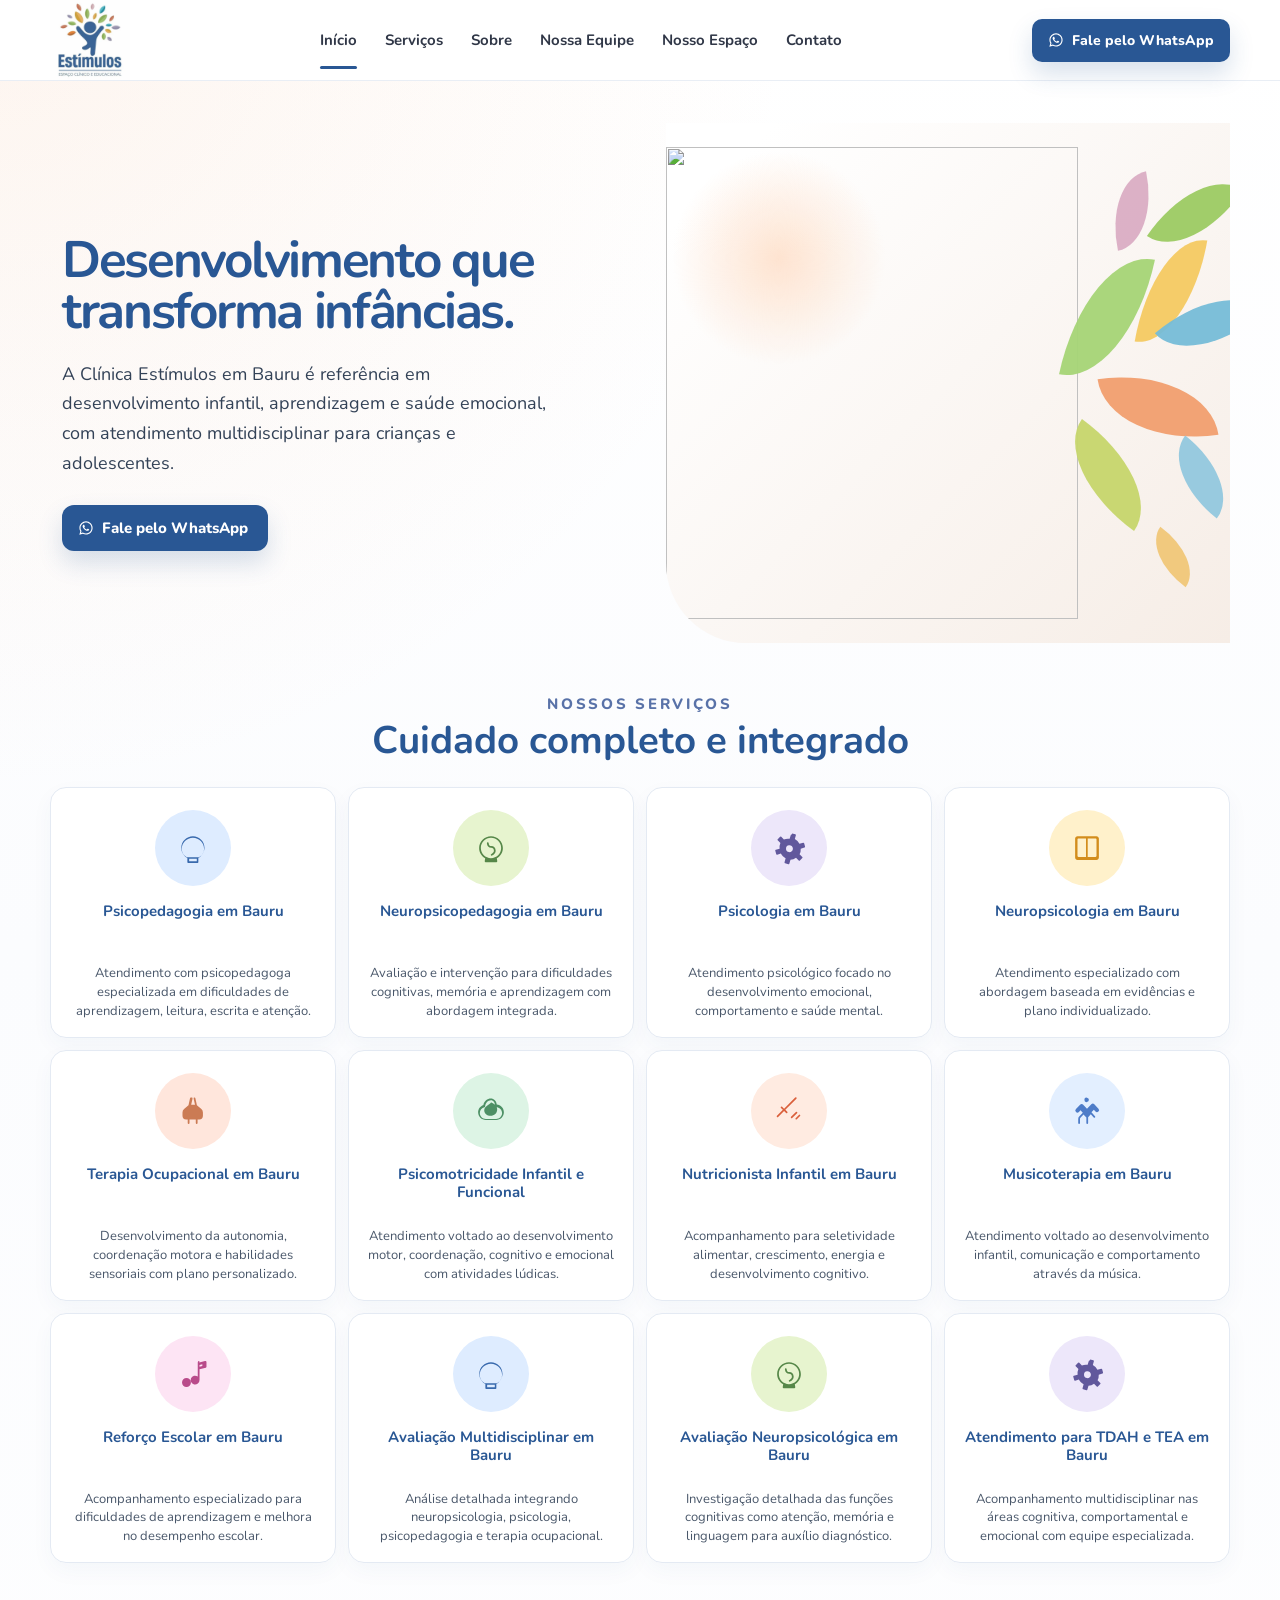
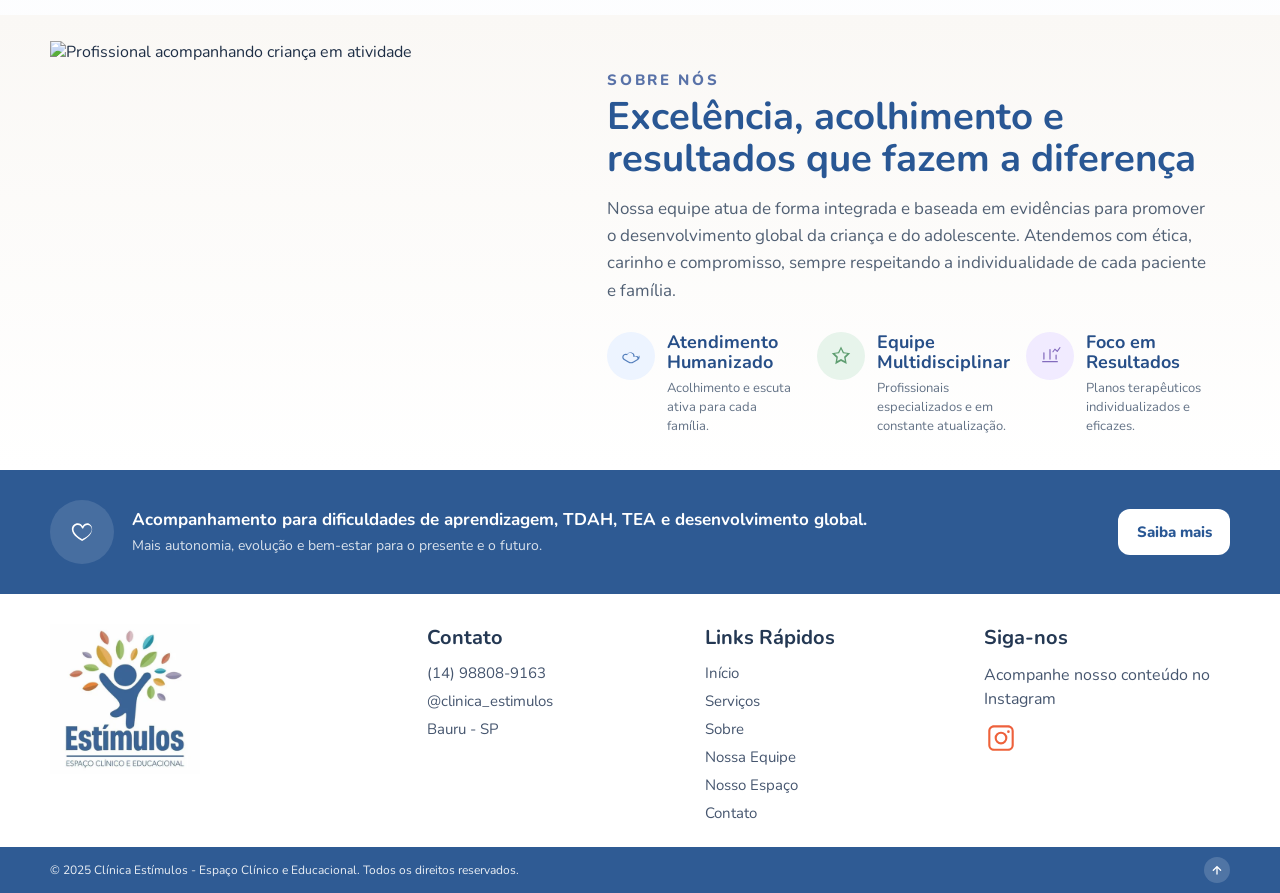
==== index.html @ e7fdd73e "Refactor code structure for improved readability and maintainability" ====
<!DOCTYPE html>
<html lang="pt-BR">
<head>
  <meta charset="UTF-8" />
  <meta name="viewport" content="width=device-width, initial-scale=1.0" />
  <title>Clínica Estímulos | Desenvolvimento Infantil</title>
  <meta name="description" content="Clínica em Bauru especializada em desenvolvimento infantil, TDAH, TEA e aprendizagem. Atendimento multidisciplinar com foco no bem-estar." />
  <link rel="icon" type="image/png" href="images/logo.png" />
  <link rel="preconnect" href="https://fonts.googleapis.com" />
  <link rel="preconnect" href="https://fonts.gstatic.com" crossorigin />
  <link href="https://fonts.googleapis.com/css2?family=Nunito:wght@400;500;600;700;800&display=swap" rel="stylesheet" />
  <link rel="stylesheet" href="css/style.css" />
</head>
<body>
  <header class="site-header">
    <div class="container nav">
      <a href="#home" class="brand" aria-label="Clínica Estímulos">
        <img src="images/logo.png" alt="Clínica Estímulos" class="logo" />
      </a>
      <button class="nav-toggle" type="button" aria-expanded="false" aria-controls="primary-menu" aria-label="Abrir menu principal">
        <span></span>
        <span></span>
        <span></span>
      </button>
      <nav id="primary-menu" class="main-nav" aria-label="Principal">
        <a class="active" href="#home">Início</a>
        <a href="#servicos">Serviços</a>
        <a href="#sobre">Sobre</a>
        <a href="equipe.html">Nossa Equipe</a>
        <a href="nosso-espaco.html">Nosso Espaço</a>
        <a href="#contato">Contato</a>
      </nav>
      <a class="btn-primary header-cta" href="https://wa.me/5514988089163" target="_blank" rel="noreferrer">
        <span class="btn-icon" aria-hidden="true">
          <svg viewBox="0 0 24 24" role="img"><path d="M19.05 4.94A9.86 9.86 0 0 0 12.03 2C6.57 2 2.13 6.44 2.13 11.9c0 1.75.46 3.46 1.34 4.98L2 22l5.28-1.38a9.87 9.87 0 0 0 4.73 1.2h.01c5.45 0 9.89-4.44 9.89-9.9 0-2.64-1.03-5.12-2.86-6.98Zm-7.02 15.2h-.01a8.2 8.2 0 0 1-4.18-1.14l-.3-.18-3.13.82.84-3.05-.2-.31a8.2 8.2 0 0 1-1.26-4.38c0-4.53 3.69-8.22 8.23-8.22 2.2 0 4.26.85 5.81 2.42a8.16 8.16 0 0 1 2.4 5.82c0 4.54-3.69 8.22-8.2 8.22Zm4.5-6.17c-.25-.12-1.49-.74-1.72-.83-.23-.08-.4-.12-.56.12-.17.25-.65.83-.8 1-.15.17-.3.19-.55.06-.25-.12-1.06-.39-2.03-1.26-.75-.67-1.26-1.5-1.4-1.75-.14-.25-.02-.38.1-.5.11-.11.25-.3.37-.44.12-.15.17-.25.25-.42.08-.17.04-.31-.02-.44-.06-.12-.56-1.35-.77-1.84-.2-.49-.4-.42-.56-.43h-.48c-.16 0-.42.06-.64.31-.22.25-.84.82-.84 2s.86 2.31.98 2.47c.12.17 1.69 2.57 4.1 3.6.57.25 1.02.4 1.36.52.57.18 1.08.16 1.49.1.45-.07 1.49-.61 1.7-1.2.21-.59.21-1.09.15-1.2-.06-.11-.23-.17-.48-.29Z" /></svg>
        </span>
        Fale pelo WhatsApp
      </a>
    </div>
  </header>

  <main>
    <section id="home" class="hero">
      <div class="container hero-grid">
        <div class="hero-copy">
          <h1>Desenvolvimento que transforma infâncias.</h1>
          <p>
            A Clínica Estímulos em Bauru é referência em desenvolvimento infantil,
            aprendizagem e saúde emocional, com atendimento multidisciplinar para
            crianças e adolescentes.
          </p>
          <div class="hero-actions">
            <a href="https://wa.me/5514988089163" class="btn-primary btn-whatsapp" target="_blank" rel="noreferrer">
              <span class="btn-icon" aria-hidden="true">
                <svg viewBox="0 0 24 24" role="img"><path d="M19.05 4.94A9.86 9.86 0 0 0 12.03 2C6.57 2 2.13 6.44 2.13 11.9c0 1.75.46 3.46 1.34 4.98L2 22l5.28-1.38a9.87 9.87 0 0 0 4.73 1.2h.01c5.45 0 9.89-4.44 9.89-9.9 0-2.64-1.03-5.12-2.86-6.98Zm-7.02 15.2h-.01a8.2 8.2 0 0 1-4.18-1.14l-.3-.18-3.13.82.84-3.05-.2-.31a8.2 8.2 0 0 1-1.26-4.38c0-4.53 3.69-8.22 8.23-8.22 2.2 0 4.26.85 5.81 2.42a8.16 8.16 0 0 1 2.4 5.82c0 4.54-3.69 8.22-8.2 8.22Zm4.5-6.17c-.25-.12-1.49-.74-1.72-.83-.23-.08-.4-.12-.56.12-.17.25-.65.83-.8 1-.15.17-.3.19-.55.06-.25-.12-1.06-.39-2.03-1.26-.75-.67-1.26-1.5-1.4-1.75-.14-.25-.02-.38.1-.5.11-.11.25-.3.37-.44.12-.15.17-.25.25-.42.08-.17.04-.31-.02-.44-.06-.12-.56-1.35-.77-1.84-.2-.49-.4-.42-.56-.43h-.48c-.16 0-.42.06-.64.31-.22.25-.84.82-.84 2s.86 2.31.98 2.47c.12.17 1.69 2.57 4.1 3.6.57.25 1.02.4 1.36.52.57.18 1.08.16 1.49.1.45-.07 1.49-.61 1.7-1.2.21-.59.21-1.09.15-1.2-.06-.11-.23-.17-.48-.29Z" /></svg>
              </span>
              Fale pelo WhatsApp
            </a>
          </div>
        </div>

        <div class="hero-visual" aria-hidden="true">
          <img src="https://images.unsplash.com/photo-1516627145497-ae6968895b74?auto=format&fit=crop&w=900&q=80" alt="" class="hero-photo" />
          <span class="leaf leaf-1"></span>
          <span class="leaf leaf-2"></span>
          <span class="leaf leaf-3"></span>
          <span class="leaf leaf-4"></span>
          <span class="leaf leaf-5"></span>
          <span class="leaf leaf-6"></span>
          <span class="leaf leaf-7"></span>
          <span class="leaf leaf-8"></span>
          <span class="leaf leaf-9"></span>
        </div>
      </div>
    </section>

    <section id="servicos" class="services section-space">
      <div class="container">
        <div class="section-heading">
          <span>Nossos Serviços</span>
          <h2>Cuidado completo e integrado</h2>
        </div>

        <div class="services-grid">
          <article class="service-card"><div class="service-icon blue"><svg viewBox="0 0 64 64" role="img"><path d="M31.9 12c-10.8 0-19.6 8.7-19.6 19.5 0 7.4 4.1 13.9 10.2 17.2v7.1c0 .7.6 1.3 1.3 1.3h15.9c.7 0 1.3-.6 1.3-1.3V48.7C47.1 45.4 51.3 38.9 51.3 31.5 51.3 20.7 42.6 12 31.9 12Zm6.5 42.5H25.5v-4.3h12.9v4.3Zm4.3-7.2-.6.3H21.6l-.6-.3c-4.9-2.7-7.9-7.9-7.9-13.6 0-10.4 8.4-18.8 18.8-18.8 10.4 0 18.8 8.4 18.8 18.8 0 5.7-3 10.9-7.9 13.6Z" /></svg></div><h3>Psicopedagogia em Bauru</h3><p>Atendimento com psicopedagoga especializada em dificuldades de aprendizagem, leitura, escrita e atenção.</p></article>
          <article class="service-card"><div class="service-icon green"><svg viewBox="0 0 64 64" role="img"><path d="M32 12c-11 0-20 9-20 20 0 7.5 4.1 14 10.2 17.4l-.8 5c-.1.8.5 1.4 1.2 1.4h18.8c.7 0 1.3-.6 1.2-1.4l-.8-5C47.9 46 52 39.5 52 32c0-11-9-20-20-20Zm0 2.9c9.4 0 17.1 7.7 17.1 17.1S41.4 49.1 32 49.1 14.9 41.4 14.9 32 22.6 14.9 32 14.9Zm-5.5 7.5a1.5 1.5 0 0 0-1.4 1.6c.3 4.7 3.1 7.7 7.2 7.7 2.8 0 4.6 1.9 4.6 5 0 2.2-1.7 4.4-4.1 5.2a1.5 1.5 0 1 0 1 2.8c3.6-1.3 6.1-4.6 6.1-8 0-4.7-3-8-7.5-8-2.5 0-4.1-1.8-4.3-4.9a1.5 1.5 0 0 0-1.6-1.4Z" /></svg></div><h3>Neuropsicopedagogia em Bauru</h3><p>Avaliação e intervenção para dificuldades cognitivas, memória e aprendizagem com abordagem integrada.</p></article>
          <article class="service-card"><div class="service-icon lilac"><svg viewBox="0 0 64 64" role="img"><path d="M36.7 9.4a1.4 1.4 0 0 0-1.8 1l-1.8 6.2a17.7 17.7 0 0 0-9.7 1.1l-4.4-4.6a1.4 1.4 0 0 0-2 0l-4 4a1.4 1.4 0 0 0 0 2l4.5 4.5a17.8 17.8 0 0 0-1.3 9.6l-6.3 1.8a1.4 1.4 0 0 0-1 1.8l1.5 5.4a1.4 1.4 0 0 0 1.7 1l6.3-1.8c1.7 3.4 4.5 6.2 7.9 7.9L24.5 56a1.4 1.4 0 0 0 1 1.7l5.4 1.5a1.4 1.4 0 0 0 1.8-1l1.8-6.3c3.4-.2 6.6-1.4 9.3-3.4l4.6 4.5a1.4 1.4 0 0 0 2 0l4-4a1.4 1.4 0 0 0 0-2l-4.6-4.5a17.7 17.7 0 0 0 2-9.4l6.2-1.8a1.4 1.4 0 0 0 1-1.7l-1.5-5.4a1.4 1.4 0 0 0-1.7-1l-6.2 1.8a17.8 17.8 0 0 0-7.8-8.1l1.8-6.2a1.4 1.4 0 0 0-1-1.8l-5.3-1.5Zm-4.7 18a5.8 5.8 0 1 1 0 11.5 5.8 5.8 0 0 1 0-11.5Z" /></svg></div><h3>Psicologia em Bauru</h3><p>Atendimento psicológico focado no desenvolvimento emocional, comportamento e saúde mental.</p></article>
          <article class="service-card"><div class="service-icon yellow"><svg viewBox="0 0 64 64" role="img"><path d="M16 12c-2.2 0-4 1.8-4 4v32c0 2.2 1.8 4 4 4h32c2.2 0 4-1.8 4-4V16c0-2.2-1.8-4-4-4H16Zm1.5 4h12.8v31H17.5c-.8 0-1.5-.7-1.5-1.5v-28c0-.8.7-1.5 1.5-1.5Zm15.7 0H46.5c.8 0 1.5.7 1.5 1.5v28c0 .8-.7 1.5-1.5 1.5H33.2V16Z" /></svg></div><h3>Neuropsicologia em Bauru</h3><p>Atendimento especializado com abordagem baseada em evidências e plano individualizado.</p></article>
          <article class="service-card"><div class="service-icon peach"><svg viewBox="0 0 64 64" role="img"><path d="M28.8 9.4a1.5 1.5 0 0 0-1.8 1.1l-2.6 11.7-7.5 6.6a7.8 7.8 0 0 0-2.6 5.8v5.5a6.2 6.2 0 0 0 6.2 6.2h2.6v6a1.5 1.5 0 0 0 3 0v-6h10.6v6a1.5 1.5 0 0 0 3 0v-6h2.8a6.2 6.2 0 0 0 6.2-6.2v-5.5a7.8 7.8 0 0 0-2.6-5.8l-7.5-6.6-2.6-11.7a1.5 1.5 0 0 0-1.8-1.1 1.5 1.5 0 0 0-1.1 1.8l2.3 10.4h-6.5l2.3-10.4a1.5 1.5 0 0 0-1.1-1.8Z" /></svg></div><h3>Terapia Ocupacional em Bauru</h3><p>Desenvolvimento da autonomia, coordenação motora e habilidades sensoriais com plano personalizado.</p></article>
          <article class="service-card"><div class="service-icon mint"><svg viewBox="0 0 64 64" role="img"><path d="M31.8 11c-5.9 0-11.4 4.2-12.6 10.7-5.2 1.8-8.9 6.8-8.9 12.5 0 7.2 5.8 13 13 13h17.4c7.3 0 13-5.8 13-13 0-6.8-5.3-12.5-12-13-.6-6-4.9-10.2-9.9-10.2Zm0 2.9c4.5 0 7.4 4.5 7.1 10.1a1.4 1.4 0 0 0 1.4 1.5h.4c5.5 0 10 4.5 10 10 0 5.6-4.5 10.1-10 10.1H23.3c-5.6 0-10.1-4.5-10.1-10.1 0-4.7 3.2-8.8 7.8-9.8a1.4 1.4 0 0 0 1.1-1.2c.6-5.9 4.8-10.6 9.7-10.6Zm-.3 4.6c-1.6 1.5-3.7 2.7-5.7 4.1-2.8 1.9-5.2 4.2-5.2 8.2 0 5.8 4.8 9.4 10.7 9.4 6.2 0 11.1-4.2 11.1-10.6 0-7.3-5.6-9.8-9.8-11.9a1 1 0 0 0-1.1.2Z" /></svg></div><h3>Psicomotricidade Infantil e Funcional</h3><p>Atendimento voltado ao desenvolvimento motor, coordenação, cognitivo e emocional com atividades lúdicas.</p></article>
          <article class="service-card"><div class="service-icon coral"><svg viewBox="0 0 64 64" role="img"><path d="M44.4 9.4a1.4 1.4 0 0 0-2 0L23.7 28.1 20.4 24.8a1.4 1.4 0 1 0-2 2l3.3 3.3-10 10a1.4 1.4 0 1 0 2 2l10-10 3.4 3.3a1.4 1.4 0 0 0 2-2l-3.3-3.3 18.7-18.7a1.4 1.4 0 0 0 0-2ZM45.6 33.6a1.4 1.4 0 0 0-2 0l-8.2 8.2a1.4 1.4 0 1 0 2 2l8.2-8.2a1.4 1.4 0 0 0 0-2ZM50.6 38.6a1.4 1.4 0 0 0-2 0l-5.4 5.4a1.4 1.4 0 1 0 2 2l5.4-5.4a1.4 1.4 0 0 0 0-2Z" /></svg></div><h3>Nutricionista Infantil em Bauru</h3><p>Acompanhamento para seletividade alimentar, crescimento, energia e desenvolvimento cognitivo.</p></article>
          <article class="service-card"><div class="service-icon sky"><svg viewBox="0 0 64 64" role="img"><path d="M32 9.5a3.8 3.8 0 1 0 0 7.5 3.8 3.8 0 0 0 0-7.5Zm-9 10.8a3.5 3.5 0 0 0-2.6 1.1l-7 7.3a3.5 3.5 0 0 0 5 4.9l2.7-2.8 3.8 4-6.1 6.5a5.7 5.7 0 0 0-1.6 4v7a1.5 1.5 0 0 0 3 0v-7c0-.7.3-1.3.8-1.8l5.1-5.4 4.8 4.9v9.3a1.5 1.5 0 0 0 3 0V42.4l4.5-4.8 4.9 5.2a1.5 1.5 0 1 0 2.2-2.1l-6-6.4 4-4.3 2.8 2.9a3.5 3.5 0 1 0 5-4.9l-7-7.3a3.5 3.5 0 0 0-5 .1L32 28l-6.4-6.6a3.5 3.5 0 0 0-2.6-1.1Z" /></svg></div><h3>Musicoterapia em Bauru</h3><p>Atendimento voltado ao desenvolvimento infantil, comunicação e comportamento através da música.</p></article>
          <article class="service-card"><div class="service-icon pink"><svg viewBox="0 0 64 64" role="img"><path d="M42.5 10a2.5 2.5 0 0 0-2.5 2.5v23.8a7.5 7.5 0 1 0 3 6V24.1l10.6-2.7a1.5 1.5 0 0 0 1.1-1.5V12a2 2 0 0 0-2.5-1.9L42.5 12.7V12.5A2.5 2.5 0 0 0 42.5 10ZM21 38.8a7.5 7.5 0 1 1 0 15 7.5 7.5 0 0 1 0-15Zm26.7-23.1v3L43 19.9v-3l4.7-1.2Z" /></svg></div><h3>Reforço Escolar em Bauru</h3><p>Acompanhamento especializado para dificuldades de aprendizagem e melhora no desempenho escolar.</p></article>
          <article class="service-card"><div class="service-icon blue"><svg viewBox="0 0 64 64" role="img"><path d="M31.9 12c-10.8 0-19.6 8.7-19.6 19.5 0 7.4 4.1 13.9 10.2 17.2v7.1c0 .7.6 1.3 1.3 1.3h15.9c.7 0 1.3-.6 1.3-1.3V48.7C47.1 45.4 51.3 38.9 51.3 31.5 51.3 20.7 42.6 12 31.9 12Zm6.5 42.5H25.5v-4.3h12.9v4.3Zm4.3-7.2-.6.3H21.6l-.6-.3c-4.9-2.7-7.9-7.9-7.9-13.6 0-10.4 8.4-18.8 18.8-18.8 10.4 0 18.8 8.4 18.8 18.8 0 5.7-3 10.9-7.9 13.6Z" /></svg></div><h3>Avaliação Multidisciplinar em Bauru</h3><p>Análise detalhada integrando neuropsicologia, psicologia, psicopedagogia e terapia ocupacional.</p></article>
          <article class="service-card"><div class="service-icon green"><svg viewBox="0 0 64 64" role="img"><path d="M32 12c-11 0-20 9-20 20 0 7.5 4.1 14 10.2 17.4l-.8 5c-.1.8.5 1.4 1.2 1.4h18.8c.7 0 1.3-.6 1.2-1.4l-.8-5C47.9 46 52 39.5 52 32c0-11-9-20-20-20Zm0 2.9c9.4 0 17.1 7.7 17.1 17.1S41.4 49.1 32 49.1 14.9 41.4 14.9 32 22.6 14.9 32 14.9Zm-5.5 7.5a1.5 1.5 0 0 0-1.4 1.6c.3 4.7 3.1 7.7 7.2 7.7 2.8 0 4.6 1.9 4.6 5 0 2.2-1.7 4.4-4.1 5.2a1.5 1.5 0 1 0 1 2.8c3.6-1.3 6.1-4.6 6.1-8 0-4.7-3-8-7.5-8-2.5 0-4.1-1.8-4.3-4.9a1.5 1.5 0 0 0-1.6-1.4Z" /></svg></div><h3>Avaliação Neuropsicológica em Bauru</h3><p>Investigação detalhada das funções cognitivas como atenção, memória e linguagem para auxílio diagnóstico.</p></article>
          <article class="service-card"><div class="service-icon lilac"><svg viewBox="0 0 64 64" role="img"><path d="M36.7 9.4a1.4 1.4 0 0 0-1.8 1l-1.8 6.2a17.7 17.7 0 0 0-9.7 1.1l-4.4-4.6a1.4 1.4 0 0 0-2 0l-4 4a1.4 1.4 0 0 0 0 2l4.5 4.5a17.8 17.8 0 0 0-1.3 9.6l-6.3 1.8a1.4 1.4 0 0 0-1 1.8l1.5 5.4a1.4 1.4 0 0 0 1.7 1l6.3-1.8c1.7 3.4 4.5 6.2 7.9 7.9L24.5 56a1.4 1.4 0 0 0 1 1.7l5.4 1.5a1.4 1.4 0 0 0 1.8-1l1.8-6.3c3.4-.2 6.6-1.4 9.3-3.4l4.6 4.5a1.4 1.4 0 0 0 2 0l4-4a1.4 1.4 0 0 0 0-2l-4.6-4.5a17.7 17.7 0 0 0 2-9.4l6.2-1.8a1.4 1.4 0 0 0 1-1.7l-1.5-5.4a1.4 1.4 0 0 0-1.7-1l-6.2 1.8a17.8 17.8 0 0 0-7.8-8.1l1.8-6.2a1.4 1.4 0 0 0-1-1.8l-5.3-1.5Zm-4.7 18a5.8 5.8 0 1 1 0 11.5 5.8 5.8 0 0 1 0-11.5Z" /></svg></div><h3>Atendimento para TDAH e TEA em Bauru</h3><p>Acompanhamento multidisciplinar nas áreas cognitiva, comportamental e emocional com equipe especializada.</p></article>
        </div>
      </div>
    </section>

    <section id="sobre" class="about">
      <div class="container about-grid">
        <div class="about-image-wrap">
          <img src="https://images.unsplash.com/photo-1519340241574-2cec6aef0c01?auto=format&fit=crop&w=900&q=80" alt="Profissional acompanhando criança em atividade" class="about-image" />
        </div>
        <div class="about-copy">
          <span>Sobre Nós</span>
          <h2>Excelência, acolhimento e resultados que fazem a diferença</h2>
          <p>
            Nossa equipe atua de forma integrada e baseada em evidências para promover o
            desenvolvimento global da criança e do adolescente. Atendemos com ética, carinho e
            compromisso, sempre respeitando a individualidade de cada paciente e família.
          </p>
          <div class="feature-grid">
            <article class="feature-card"><div class="feature-icon blue-soft"><svg viewBox="0 0 64 64" role="img"><path d="M51.4 34.2c-1.6-1.6-3.7-2.4-5.8-2.4-1.5 0-2.9.4-4.2 1.1a10.6 10.6 0 0 0-18.8-5.8 8.4 8.4 0 0 0-12.1 7.5c0 3 1.6 5.8 4.1 7.3l10.3 6.1a13.7 13.7 0 0 0 14 0l10.3-6.1a8.4 8.4 0 0 0 4.1-7.3c0-1.8-.7-3.4-1.9-4.4Zm-3.6 5.3-10.3 6.1a10.8 10.8 0 0 1-11 0l-10.3-6.1a5.4 5.4 0 0 1 4.1-9.9l2.1.8.9-2.1a7.7 7.7 0 0 1 14.5 4.1l-.4 1.9 1.9-.2a5.4 5.4 0 0 1 8.5 5.4Z" /></svg></div><div><h3>Atendimento Humanizado</h3><p>Acolhimento e escuta ativa para cada família.</p></div></article>
            <article class="feature-card"><div class="feature-icon green-soft"><svg viewBox="0 0 64 64" role="img"><path d="M32 8.8 39 23l15.7 2.3-11.3 11 2.7 15.6L32 44.6 17.9 52l2.7-15.6-11.3-11L25 23l7-14.2Zm0 6.8-4.7 9.5-10.5 1.5 7.6 7.4-1.8 10.4 9.4-4.9 9.4 4.9-1.8-10.4 7.6-7.4-10.5-1.5-4.7-9.5Z" /></svg></div><div><h3>Equipe Multidisciplinar</h3><p>Profissionais especializados e em constante atualização.</p></div></article>
            <article class="feature-card"><div class="feature-icon lilac-soft"><svg viewBox="0 0 64 64" role="img"><path d="M50 47.5H14a1.5 1.5 0 0 1 0-3h36a1.5 1.5 0 0 1 0 3ZM17 41a1.5 1.5 0 0 1-1.5-1.5V24a1.5 1.5 0 0 1 3 0v15.5A1.5 1.5 0 0 1 17 41Zm15 0a1.5 1.5 0 0 1-1.5-1.5V16a1.5 1.5 0 0 1 3 0v23.5A1.5 1.5 0 0 1 32 41Zm15 0a1.5 1.5 0 0 1-1.5-1.5V30a1.5 1.5 0 0 1 3 0v9.5A1.5 1.5 0 0 1 47 41Zm-7.7-17.8a1.5 1.5 0 0 1-1.2-2.4l4.8-6.3a1.5 1.5 0 0 1 2.2-.2l4.5 4.2 5.4-7.6a1.5 1.5 0 1 1 2.4 1.7L51 21.3a1.5 1.5 0 0 1-2.2.2l-4.6-4.2-3.7 4.9a1.5 1.5 0 0 1-1.2.6Z" /></svg></div><div><h3>Foco em Resultados</h3><p>Planos terapêuticos individualizados e eficazes.</p></div></article>
          </div>
        </div>
      </div>
    </section>

    <section id="informacoes" class="info-band">
      <div class="container info-band-inner">
        <div class="info-copy">
          <div class="heart-icon" aria-hidden="true"><svg viewBox="0 0 64 64" role="img"><path d="M45.3 10.7c-5 0-9.3 2.8-11.8 7-2.5-4.2-6.8-7-11.8-7C13.5 10.7 7 17.2 7 25.3c0 15.7 23.5 28 24.5 28.5a2 2 0 0 0 1.8 0C34.3 53.3 57 41 57 25.3c0-8.1-6.5-14.6-11.7-14.6Zm-12.9 39C26.9 46.5 11 36.3 11 25.3c0-5.9 4.8-10.7 10.7-10.7 4.4 0 8.4 3 10 7.4a2 2 0 0 0 3.8 0c1.6-4.4 5.6-7.4 10-7.4 5.9 0 10.7 4.8 10.7 10.7 0 11-16.4 21.3-23.8 24.4Z" /></svg></div>
          <div>
            <h2>Acompanhamento para dificuldades de aprendizagem, TDAH, TEA e desenvolvimento global.</h2>
            <p>Mais autonomia, evolução e bem-estar para o presente e o futuro.</p>
          </div>
        </div>
        <a href="https://wa.me/5514988089163" class="info-link" target="_blank" rel="noreferrer">Saiba mais</a>
      </div>
    </section>
  </main>

  <footer id="contato" class="site-footer">
    <div class="container footer-grid">
      <div class="footer-brand"><img src="images/logo.png" alt="Clínica Estímulos" class="logo footer-logo" /></div>
      <div><h3>Contato</h3><ul class="footer-list"><li>(14) 98808-9163</li><li>@clinica_estimulos</li><li>Bauru - SP</li></ul></div>
      <div><h3>Links Rápidos</h3><ul class="footer-list footer-links"><li><a href="#home">Início</a></li><li><a href="#servicos">Serviços</a></li><li><a href="#sobre">Sobre</a></li><li><a href="equipe.html">Nossa Equipe</a></li><li><a href="nosso-espaco.html">Nosso Espaço</a></li><li><a href="#contato">Contato</a></li></ul></div>
      <div>
        <h3>Siga-nos</h3>
        <p class="social-copy">Acompanhe nosso conteúdo no Instagram</p>
        <a href="https://www.instagram.com/clinica_estimulos" target="_blank" rel="noreferrer" class="social-link" aria-label="Instagram da Clínica Estímulos">
          <svg viewBox="0 0 64 64" role="img"><defs><linearGradient id="insta" x1="0" y1="64" x2="64" y2="0"><stop offset="0" stop-color="#feda75" /><stop offset="0.4" stop-color="#fa7e1e" /><stop offset="0.7" stop-color="#d62976" /><stop offset="1" stop-color="#4f5bd5" /></linearGradient></defs><path fill="url(#insta)" d="M19 8h26c6.1 0 11 4.9 11 11v26c0 6.1-4.9 11-11 11H19C12.9 56 8 51.1 8 45V19C8 12.9 12.9 8 19 8Zm0 4a7 7 0 0 0-7 7v26a7 7 0 0 0 7 7h26a7 7 0 0 0 7-7V19a7 7 0 0 0-7-7H19Zm27 5.5a2.5 2.5 0 1 1 0 5 2.5 2.5 0 0 1 0-5ZM32 20a12 12 0 1 1 0 24 12 12 0 0 1 0-24Zm0 4a8 8 0 1 0 0 16 8 8 0 0 0 0-16Z" /></svg>
        </a>
      </div>
    </div>
    <div class="footer-bottom">
      <div class="container footer-bottom-inner">
        <p>© 2025 Clínica Estímulos - Espaço Clínico e Educacional. Todos os direitos reservados.</p>
        <a href="#home" class="back-to-top" aria-label="Voltar ao topo"><svg viewBox="0 0 24 24" role="img"><path d="M12 5.5 5.8 11.7a1 1 0 1 0 1.4 1.4l3.8-3.8V18a1 1 0 1 0 2 0V9.3l3.8 3.8a1 1 0 0 0 1.4-1.4L12 5.5Z" /></svg></a>
      </div>
    </div>
  </footer>
  <script src="js/script.js"></script>
</body>
</html>
---- css/style.css ----
:root {
  --blue: #295794;
  --blue-dark: #1d3f73;
  --blue-soft: #edf4ff;
  --text: #1f2f46;
  --muted: #516074;
  --line: #e4eaf3;
  --surface: #ffffff;
  --band: #2e5a93;
  --shadow: 0 18px 40px rgba(37, 75, 122, 0.09);
}

* {
  margin: 0;
  padding: 0;
  box-sizing: border-box;
}

html {
  scroll-behavior: smooth;
  overflow-x: hidden;
}

body {
  font-family: "Nunito", sans-serif;
  color: var(--text);
  max-width: 100%;
  overflow-x: hidden;
  background:
    radial-gradient(circle at top left, rgba(248, 206, 176, 0.2), transparent 28%),
    linear-gradient(180deg, #ffffff 0%, #fbfcfe 38%, #ffffff 100%);
}

img {
  max-width: 100%;
  display: block;
}

a {
  color: inherit;
  text-decoration: none;
}

.container {
  width: min(1180px, calc(100% - 32px));
  margin: 0 auto;
}

.section-space {
  padding: 24px 0 52px;
}

.site-header {
  position: sticky;
  top: 0;
  z-index: 20;
  background: rgba(255, 255, 255, 0.95);
  backdrop-filter: blur(10px);
  border-bottom: 1px solid rgba(228, 234, 243, 0.8);
  transition: box-shadow 0.25s ease;
}

.site-header.is-floating {
  box-shadow: 0 4px 20px rgba(37, 75, 122, 0.12);
}

section[id] {
  scroll-margin-top: 92px;
}

.nav {
  min-height: 76px;
  display: flex;
  align-items: center;
  justify-content: space-between;
  gap: 24px;
}

.brand {
  flex: 0 0 auto;
}

.logo {
  width: 80px;
}

.nav-toggle {
  display: none;
  width: 42px;
  height: 42px;
  border: 1px solid #c5d5ec;
  border-radius: 10px;
  background: #fff;
  align-items: center;
  justify-content: center;
  flex-direction: column;
  gap: 5px;
  cursor: pointer;
}

.nav-toggle span {
  width: 18px;
  height: 2px;
  border-radius: 999px;
  background: var(--blue);
  transition: transform 0.2s ease, opacity 0.2s ease;
}

.site-header.menu-open .nav-toggle span:nth-child(1) {
  transform: translateY(7px) rotate(45deg);
}

.site-header.menu-open .nav-toggle span:nth-child(2) {
  opacity: 0;
}

.site-header.menu-open .nav-toggle span:nth-child(3) {
  transform: translateY(-7px) rotate(-45deg);
}

.main-nav {
  display: flex;
  align-items: center;
  flex-wrap: nowrap;
  justify-content: center;
  gap: 28px;
  font-size: 15px;
  font-weight: 700;
  color: #303747;
}

.main-nav a {
  position: relative;
  padding: 8px 0;
}

.main-nav a.active::after,
.main-nav a:hover::after {
  content: "";
  position: absolute;
  left: 0;
  right: 0;
  bottom: -11px;
  height: 3px;
  border-radius: 999px;
  background: var(--blue);
}

.btn-primary,
.btn-secondary,
.info-link {
  display: inline-flex;
  align-items: center;
  justify-content: center;
  gap: 8px;
  min-height: 46px;
  border-radius: 12px;
  padding: 12px 18px;
  font-size: 15px;
  font-weight: 800;
  transition: transform 0.2s ease, box-shadow 0.2s ease, background 0.2s ease;
}

.btn-primary:hover,
.btn-secondary:hover,
.info-link:hover {
  transform: translateY(-1px);
}

.btn-primary {
  background: var(--blue);
  color: #fff;
  box-shadow: 0 12px 24px rgba(41, 87, 148, 0.18);
}

.btn-secondary {
  border: 1.5px solid #7291c1;
  color: var(--blue);
  background: #fff;
}

.header-cta {
  padding-inline: 16px;
  min-height: 42px;
  font-size: 14px;
  border-radius: 10px;
  white-space: nowrap;
}

.btn-icon {
  width: 16px;
  height: 16px;
  display: inline-flex;
}

.btn-icon svg {
  width: 100%;
  height: 100%;
  fill: currentColor;
}

.hero {
  padding: 42px 0 26px;
}

.hero-grid {
  display: grid;
  grid-template-columns: minmax(0, 1fr) minmax(380px, 0.97fr);
  gap: 34px;
  align-items: center;
}

.hero-copy {
  padding: 20px 0 0 12px;
}

.hero-copy h1 {
  max-width: 560px;
  font-size: clamp(3rem, 4vw, 4.25rem);
  line-height: 0.98;
  color: var(--blue);
  letter-spacing: -0.045em;
  margin-bottom: 24px;
}

.hero-copy p {
  max-width: 505px;
  font-size: 18px;
  line-height: 1.65;
  color: #334257;
}

.hero-actions {
  display: flex;
  flex-wrap: wrap;
  gap: 14px;
  margin-top: 26px;
}

.btn-whatsapp {
  padding-inline: 16px 20px;
}

.hero-visual {
  position: relative;
  min-height: 520px;
  overflow: hidden;
  border-radius: 0 0 0 80px;
  background:
    radial-gradient(circle at 20% 26%, rgba(255, 197, 156, 0.45), transparent 18%),
    linear-gradient(135deg, #fff 10%, #f6ede6 100%);
}

.hero-photo {
  position: absolute;
  inset: 24px 76px 0 0;
  width: calc(100% - 76px);
  height: calc(100% - 24px);
  object-fit: cover;
  object-position: center;
  border-radius: 0 0 0 48px;
}

.leaf {
  position: absolute;
  right: 0;
  border-radius: 100% 0 100% 0;
  opacity: 0.95;
}

.leaf-1 { top: 52px; right: 76px; width: 44px; height: 72px; background: #dbadc5; transform: rotate(-12deg); }
.leaf-2 { top: 44px; right: 8px; width: 54px; height: 92px; background: #9ccc64; transform: rotate(34deg); }
.leaf-3 { top: 128px; right: 88px; width: 70px; height: 132px; background: #a6d576; transform: rotate(12deg); }
.leaf-4 { top: 112px; right: 32px; width: 54px; height: 112px; background: #f5cb62; transform: rotate(10deg); }
.leaf-5 { top: 152px; right: -6px; width: 54px; height: 96px; background: #77bdd8; transform: rotate(50deg); }
.leaf-6 { top: 228px; right: 36px; width: 72px; height: 112px; background: #f2a06f; transform: rotate(82deg); }
.leaf-7 { top: 298px; right: 92px; width: 60px; height: 108px; background: #c7d66c; transform: rotate(126deg); }
.leaf-8 { top: 316px; right: 6px; width: 46px; height: 76px; background: #93c9df; transform: rotate(128deg); }
.leaf-9 { top: 406px; right: 40px; width: 34px; height: 56px; background: #f1c879; transform: rotate(126deg); }

.section-heading {
  text-align: center;
  margin-bottom: 26px;
}

.section-heading span,
.about-copy > span {
  display: inline-block;
  margin-bottom: 6px;
  font-size: 15px;
  font-weight: 800;
  text-transform: uppercase;
  letter-spacing: 0.18em;
  color: #5972a8;
}

.section-heading h2,
.about-copy h2 {
  font-size: clamp(2rem, 3vw, 3rem);
  line-height: 1.08;
  color: var(--blue);
}

.services-grid {
  display: grid;
  grid-template-columns: repeat(4, minmax(0, 1fr));
  gap: 12px;
}

.service-card {
  background: rgba(255, 255, 255, 0.92);
  border: 1px solid var(--line);
  border-radius: 16px;
  padding: 22px 18px 16px;
  text-align: center;
  box-shadow: 0 8px 22px rgba(36, 69, 116, 0.04);
}

.service-icon {
  width: 76px;
  height: 76px;
  margin: 0 auto 16px;
  display: grid;
  place-items: center;
  border-radius: 999px;
}

.service-icon svg,
.feature-icon svg,
.heart-icon svg,
.back-to-top svg,
.social-link svg {
  width: 38px;
  height: 38px;
  fill: currentColor;
}

.service-card h3 {
  min-height: 54px;
  font-size: 15px;
  line-height: 1.2;
  color: var(--blue);
  margin-bottom: 8px;
}

.service-card p {
  font-size: 13px;
  line-height: 1.45;
  color: #49576a;
}

.blue { background: #deecff; color: #3869ad; }
.green { background: #e7f4cf; color: #568749; }
.lilac { background: #ede7fa; color: #61589c; }
.yellow { background: #fff1cb; color: #d38d1c; }
.peach { background: #ffe6dc; color: #cb7b54; }
.mint { background: #ddf4e5; color: #4d9065; }
.coral { background: #ffebe1; color: #da5f3b; }
.sky { background: #e3efff; color: #4e7cc8; }
.pink { background: #fde4f4; color: #b94b8a; }

.about {
  background: linear-gradient(180deg, #faf8f5 0%, #ffffff 100%);
  padding: 18px 0 0;
}

.about-grid {
  display: grid;
  grid-template-columns: minmax(0, 0.88fr) minmax(0, 1.12fr);
  align-items: center;
}

.about-image-wrap {
  min-height: 420px;
}

.about-image {
  width: 100%;
  height: 100%;
  min-height: 420px;
  object-fit: cover;
}

.about-copy {
  padding: 36px 10px 34px 38px;
}

.about-copy p {
  max-width: 600px;
  font-size: 17px;
  line-height: 1.6;
  color: var(--muted);
  margin-top: 16px;
}

.feature-grid {
  display: grid;
  grid-template-columns: repeat(3, minmax(0, 1fr));
  gap: 16px;
  margin-top: 28px;
}

.feature-card {
  display: flex;
  align-items: flex-start;
  gap: 12px;
}

.feature-icon,
.heart-icon,
.back-to-top {
  flex: 0 0 auto;
  width: 48px;
  height: 48px;
  display: grid;
  place-items: center;
  border-radius: 999px;
}

.feature-icon svg,
.heart-icon svg,
.back-to-top svg {
  width: 26px;
  height: 26px;
}

.blue-soft { background: #edf4ff; color: #547fbc; }
.green-soft { background: #e7f4eb; color: #5f9e71; }
.lilac-soft { background: #f1ebff; color: #836bbd; }

.feature-card h3 {
  font-size: 18px;
  line-height: 1.15;
  color: #274f88;
  margin-bottom: 6px;
}

.feature-card p {
  font-size: 13px;
  line-height: 1.45;
  color: #637286;
  margin: 0;
}

.info-band {
  background: var(--band);
  color: #fff;
}

.info-band-inner {
  min-height: 124px;
  display: flex;
  align-items: center;
  justify-content: space-between;
  gap: 24px;
  padding: 22px 0;
}

.info-copy {
  display: flex;
  align-items: center;
  gap: 18px;
}

.heart-icon {
  background: rgba(255, 255, 255, 0.12);
  color: #fff;
  width: 64px;
  height: 64px;
}

.info-copy h2 {
  font-size: 17px;
  line-height: 1.35;
  margin-bottom: 4px;
}

.info-copy p {
  color: rgba(255, 255, 255, 0.82);
  font-size: 14px;
}

.info-link {
  background: #fff;
  color: var(--blue);
  min-width: 112px;
}

.site-footer {
  background: #fff;
}

.footer-grid {
  display: grid;
  grid-template-columns: 1.4fr 1fr 1fr 1fr;
  gap: 32px;
  padding: 30px 0 24px;
  align-items: start;
}

.footer-logo {
  width: 150px;
}

.site-footer h3 {
  font-size: 20px;
  color: #243853;
  margin-bottom: 12px;
}

.footer-list {
  list-style: none;
  display: grid;
  gap: 8px;
  color: #46566f;
  font-size: 15px;
}

.footer-links a:hover {
  color: var(--blue);
}

.social-copy {
  color: #46566f;
  line-height: 1.5;
  margin-bottom: 10px;
}

.social-link {
  display: inline-flex;
  width: 34px;
  height: 34px;
}

.social-link svg {
  width: 100%;
  height: 100%;
}

.footer-bottom {
  background: #2f5b94;
  color: rgba(255, 255, 255, 0.9);
}

.footer-bottom-inner {
  min-height: 46px;
  display: flex;
  align-items: center;
  justify-content: space-between;
  gap: 20px;
  font-size: 12px;
  text-align: center;
}

.back-to-top {
  background: rgba(255, 255, 255, 0.16);
  color: #fff;
  width: 26px;
  height: 26px;
}

.back-to-top svg {
  width: 16px;
  height: 16px;
}

@media (max-width: 1180px) {
  .main-nav {
    gap: 14px 18px;
    font-size: 14px;
  }

  .services-grid {
    grid-template-columns: repeat(3, minmax(0, 1fr));
  }
}

@media (max-width: 1100px) {
  .nav {
    position: relative;
    flex-wrap: nowrap;
    justify-content: space-between;
    padding: 14px 0;
    gap: 12px;
    min-height: 72px;
  }

  .nav-toggle {
    display: inline-flex;
  }

  .header-cta {
    display: none;
  }

  .main-nav {
    display: none;
    position: absolute;
    top: calc(100% + 8px);
    left: 0;
    right: 0;
    width: 100%;
    margin-top: 0;
    padding: 8px;
    border: 1px solid var(--line);
    border-radius: 12px;
    background: #fff;
    box-shadow: 0 12px 30px rgba(26, 56, 94, 0.08);
    flex-direction: column;
    align-items: stretch;
    gap: 4px;
    z-index: 25;
  }

  .site-header.menu-open .main-nav {
    display: flex;
  }

  .main-nav a {
    width: 100%;
    border-radius: 8px;
    padding: 10px 12px;
  }

  .main-nav a.active,
  .main-nav a:hover {
    background: #f0f5fd;
  }

  .main-nav a.active::after,
  .main-nav a:hover::after {
    display: none;
  }

  section[id] {
    scroll-margin-top: 84px;
  }
}

@media (max-width: 980px) {
  .hero-grid,
  .about-grid,
  .footer-grid {
    grid-template-columns: 1fr;
  }

  .feature-grid {
    gap: 12px;
    margin-bottom: 14px;
  }

  .feature-card {
    flex-direction: column;
    align-items: center;
    text-align: center;
    gap: 10px;
    border: 1px solid var(--line);
    border-radius: 16px;
    background: rgba(255, 255, 255, 0.95);
    box-shadow: 0 8px 22px rgba(36, 69, 116, 0.04);
    padding: 16px 14px;
  }

  .feature-icon {
    width: 52px;
    height: 52px;
  }

  .feature-card h3 {
    margin-bottom: 4px;
  }

  .footer-grid {
    gap: 22px;
    padding: 24px 0 20px;
    text-align: center;
  }

  .footer-grid > div,
  .footer-brand {
    display: grid;
    justify-items: center;
  }

  .footer-list {
    justify-items: center;
  }

  .hero-copy,
  .about-copy {
    padding: 0;
  }

  .hero-visual {
    min-height: 460px;
  }

  .hero-photo {
    inset: 16px 54px 0 0;
    width: calc(100% - 54px);
    height: calc(100% - 16px);
  }

  .feature-grid {
    grid-template-columns: 1fr;
  }

  .info-band-inner,
  .info-copy,
  .footer-bottom-inner {
    flex-direction: column;
    text-align: center;
  }
}

@media (max-width: 720px) {
  .container {
    width: min(100% - 24px, 1180px);
  }

  .logo,
  .footer-logo {
    width: 124px;
  }

  .hero {
    padding-top: 28px;
  }

  .hero-copy h1 {
    font-size: 2.7rem;
  }

  .hero-copy p {
    font-size: 16px;
  }

  .hero-visual {
    min-height: 360px;
    border-radius: 28px;
  }

  .hero-photo {
    inset: 10px 42px 0 0;
    width: calc(100% - 42px);
    border-radius: 28px 0 0 28px;
  }

  .services-grid {
    grid-template-columns: repeat(2, minmax(0, 1fr));
  }

  .about-image,
  .about-image-wrap {
    min-height: 280px;
  }

}

@media (max-width: 520px) {
  .main-nav {
    font-size: 13px;
  }

  .header-cta {
    width: 100%;
  }

  .hero-actions {
    display: grid;
  }

  .services-grid {
    grid-template-columns: 1fr;
  }

  .hero-visual {
    min-height: 310px;
  }

  .service-card h3 {
    min-height: auto;
  }

  .site-footer h3 {
    font-size: 18px;
  }

  .footer-list {
    font-size: 14px;
    gap: 6px;
  }

  .social-copy {
    font-size: 14px;
  }

  .footer-bottom-inner {
    gap: 10px;
    font-size: 11px;
    line-height: 1.5;
  }

  .footer-bottom-inner p {
    max-width: 300px;
  }
}

/* Team Page Styles */
.hero-secondary {
  padding: 52px 0 42px;
}

.hero-grid-secondary {
  display: flex;
  align-items: center;
  justify-content: center;
  text-align: center;
}

.hero-copy-secondary {
  max-width: 720px;
}

.hero-copy-secondary h1 {
  font-size: clamp(2.5rem, 3.5vw, 3.5rem);
  line-height: 1;
  color: var(--blue);
  letter-spacing: -0.045em;
  margin-bottom: 20px;
}

.hero-copy-secondary p {
  font-size: 18px;
  line-height: 1.65;
  color: #334257;
  max-width: 600px;
}

.team {
  background: linear-gradient(180deg, #ffffff 0%, #fbfcfe 100%);
}

.team-grid {
  display: grid;
  grid-template-columns: repeat(4, minmax(0, 1fr));
  gap: 20px;
}

.team-card {
  background: rgba(255, 255, 255, 0.95);
  border: 1px solid var(--line);
  border-radius: 16px;
  padding: 22px;
  transition: all 0.3s ease;
  box-shadow: 0 8px 22px rgba(36, 69, 116, 0.04);
  display: flex;
  flex-direction: column;
}

.team-card:hover {
  transform: translateY(-4px);
  box-shadow: 0 12px 32px rgba(36, 69, 116, 0.12);
}

.team-card-header {
  display: flex;
  align-items: flex-start;
  gap: 14px;
  margin-bottom: 16px;
}

.team-avatar {
  flex: 0 0 84px;
  width: 84px;
  height: 84px;
  border-radius: 14px;
  overflow: hidden;
  border: 0;
  padding: 0;
  background: #e8eef8;
  cursor: zoom-in;
  box-shadow: 0 10px 22px rgba(36, 69, 116, 0.12);
  transition: transform 0.25s ease, box-shadow 0.25s ease;
}

.team-avatar img {
  width: 100%;
  height: 100%;
  object-fit: cover;
  object-position: center top;
  display: block;
  transition: transform 0.3s ease, filter 0.3s ease;
}

.team-avatar img .team-avatar-photo-nayara {
  object-position: 50% 30%;
}

.team-avatar:hover,
.team-avatar:focus-visible {
  transform: translateY(-2px);
  box-shadow: 0 14px 28px rgba(36, 69, 116, 0.16);
}

.team-avatar:hover img,
.team-avatar:focus-visible img {
  transform: scale(1.04);
  filter: saturate(1.04) contrast(1.03);
}

.team-avatar:focus-visible {
  outline: 3px solid #84a7dd;
  outline-offset: 3px;
}

.team-avatar-placeholder {
  display: grid;
  place-items: center;
  background: linear-gradient(135deg, #dbe7fb 0%, #a8c2ea 100%);
  color: var(--blue);
  cursor: default;
}

.team-avatar-placeholder span {
  font-size: 24px;
  font-weight: 800;
  letter-spacing: 0.08em;
}

.team-info-header {
  flex: 1;
  display: flex;
  flex-direction: column;
  justify-content: center;
}

.team-card h3 {
  font-size: 16px;
  font-weight: 700;
  color: var(--blue);
  margin: 0;
  line-height: 1.2;
}

.team-specialty {
  font-size: 12px;
  font-weight: 600;
  color: #5972a8;
  text-transform: uppercase;
  letter-spacing: 0.08em;
  margin: 4px 0 0 0 !important;
}

.team-card-body {
  flex: 1;
  display: flex;
  flex-direction: column;
}

.team-description {
  font-size: 14px;
  line-height: 1.55;
  color: #49576a;
  margin-bottom: 12px;
}

.team-tags {
  display: flex;
  flex-wrap: wrap;
  gap: 6px;
  margin-top: auto;
}

.tag {
  display: inline-block;
  font-size: 11px;
  font-weight: 600;
  padding: 4px 10px;
  background: #edf4ff;
  color: #3869ad;
  border-radius: 20px;
  text-transform: uppercase;
  letter-spacing: 0.05em;
}

/* Avatar Gradients */
.blue-gradient { background: linear-gradient(135deg, #5b9ae3 0%, #3869ad 100%); }
.green-gradient { background: linear-gradient(135deg, #7ab85c 0%, #568749 100%); }
.lilac-gradient { background: linear-gradient(135deg, #8b79b8 0%, #61589c 100%); }
.yellow-gradient { background: linear-gradient(135deg, #f5c74d 0%, #d38d1c 100%); }
.peach-gradient { background: linear-gradient(135deg, #f5b5a1 0%, #cb7b54 100%); }
.mint-gradient { background: linear-gradient(135deg, #69b87a 0%, #4d9065 100%); }
.coral-gradient { background: linear-gradient(135deg, #e68a5f 0%, #da5f3b 100%); }
.sky-gradient { background: linear-gradient(135deg, #7da6e3 0%, #4e7cc8 100%); }
.pink-gradient { background: linear-gradient(135deg, #e088bb 0%, #b94b8a 100%); }

@media (max-width: 1180px) {
  .team-grid {
    grid-template-columns: repeat(3, minmax(0, 1fr));
  }
}

@media (max-width: 980px) {
  .hero-grid-secondary {
    padding: 0;
  }

  .hero-copy-secondary h1 {
    font-size: 2.5rem;
  }

  .team-grid {
    grid-template-columns: repeat(2, minmax(0, 1fr));
    gap: 16px;
  }

  .team-card {
    padding: 18px;
  }
}

@media (max-width: 720px) {
  .hero-copy-secondary h1 {
    font-size: 2rem;
  }

  .hero-copy-secondary p {
    font-size: 16px;
  }

  .team-grid {
    grid-template-columns: 1fr;
  }

  .team-card-header {
    gap: 12px;
  }

  .team-avatar {
    width: 72px;
    height: 72px;
    flex-basis: 72px;
  }

  .team-card h3 {
    font-size: 15px;
  }

  .team-description {
    font-size: 13px;
  }
}

/* Nosso Espaco Page Styles */
.space-gallery {
  padding-top: 0;
}

.space-gallery-hint {
  text-align: center;
  color: #5c6b81;
  font-size: 14px;
  font-weight: 700;
  margin: 0 0 16px;
}

.space-gallery-grid {
  display: grid;
  grid-template-columns: repeat(4, minmax(0, 1fr));
  gap: 14px;
}

.space-gallery-item {
  position: relative;
  margin: 0;
  border-radius: 16px;
  overflow: hidden;
  border: 1px solid var(--line);
  background: #fff;
  box-shadow: 0 10px 24px rgba(36, 69, 116, 0.08);
  cursor: zoom-in;
  isolation: isolate;
}

.space-gallery-item img {
  width: 100%;
  height: 100%;
  aspect-ratio: 4 / 3;
  object-fit: cover;
  filter: saturate(1.03) contrast(1.02);
  transition: transform 0.35s ease, filter 0.35s ease;
}

.space-gallery-item::after {
  content: "";
  position: absolute;
  inset: 0;
  background: linear-gradient(to top, rgba(27, 47, 77, 0.12), transparent 48%);
  opacity: 0;
  transition: opacity 0.25s ease;
  pointer-events: none;
}

.space-gallery-item:hover img {
  transform: scale(1.05);
  filter: saturate(1.08) contrast(1.05);
}

.space-gallery-item:hover::after,
.space-gallery-item:focus-visible::after {
  opacity: 1;
}

.space-gallery-item:focus-visible {
  outline: 3px solid #84a7dd;
  outline-offset: 2px;
}

body.lightbox-open {
  overflow: hidden;
}

.space-lightbox {
  position: fixed;
  inset: 0;
  z-index: 60;
  display: grid;
  grid-template-columns: auto minmax(0, 1fr) auto;
  align-items: center;
  gap: 10px;
  padding: 20px;
  background: rgba(12, 23, 40, 0.84);
  backdrop-filter: blur(3px);
  opacity: 0;
  visibility: hidden;
  pointer-events: none;
  transition: opacity 0.25s ease, visibility 0.25s ease;
}

.space-lightbox.is-open {
  opacity: 1;
  visibility: visible;
  pointer-events: auto;
}

.space-lightbox-figure {
  margin: 0;
  display: grid;
  gap: 12px;
  justify-items: center;
}

.space-lightbox-image {
  width: min(96vw, 1080px);
  max-height: 78vh;
  object-fit: contain;
  border-radius: 14px;
  box-shadow: 0 20px 42px rgba(0, 0, 0, 0.35);
  background: #fff;
}

.space-lightbox-caption {
  color: #fff;
  font-size: 14px;
  font-weight: 700;
  letter-spacing: 0.01em;
}

.space-lightbox-close,
.space-lightbox-nav {
  border: 0;
  color: #fff;
  background: rgba(255, 255, 255, 0.18);
  backdrop-filter: blur(5px);
  cursor: pointer;
  transition: background 0.2s ease, transform 0.2s ease;
}

.space-lightbox-close {
  position: absolute;
  top: 18px;
  right: 18px;
  width: 42px;
  height: 42px;
  border-radius: 10px;
  font-size: 28px;
  line-height: 1;
}

.space-lightbox-nav {
  width: 46px;
  height: 60px;
  border-radius: 12px;
  font-size: 36px;
  line-height: 1;
}

.space-lightbox-close:hover,
.space-lightbox-nav:hover {
  background: rgba(255, 255, 255, 0.3);
  transform: translateY(-1px);
}

@media (max-width: 1180px) {
  .space-gallery-grid {
    grid-template-columns: repeat(3, minmax(0, 1fr));
  }
}

@media (max-width: 980px) {
  .space-gallery-grid {
    grid-template-columns: repeat(2, minmax(0, 1fr));
  }
}

@media (max-width: 720px) {
  .space-gallery-grid {
    gap: 12px;
  }

  .space-lightbox {
    grid-template-columns: 1fr;
    justify-items: center;
    gap: 14px;
    padding: 14px;
  }

  .space-lightbox-nav {
    width: 120px;
    height: 44px;
    font-size: 30px;
  }

  .space-lightbox-nav.prev {
    order: 2;
  }

  .space-lightbox-nav.next {
    order: 3;
  }

  .space-lightbox-figure {
    order: 1;
  }
}

@media (max-width: 520px) {
  .space-gallery-grid {
    grid-template-columns: 1fr;
  }
}

/* Scroll to Top FAB */
.scroll-top-fab {
  position: fixed;
  right: 22px;
  bottom: 22px;
  z-index: 40;
  width: 46px;
  height: 46px;
  border: 0;
  border-radius: 999px;
  display: grid;
  place-items: center;
  background: var(--blue);
  color: #fff;
  box-shadow: 0 14px 28px rgba(41, 87, 148, 0.34);
  cursor: pointer;
  opacity: 0;
  visibility: hidden;
  transform: translateY(10px);
  transition: opacity 0.2s ease, visibility 0.2s ease, transform 0.2s ease, background 0.2s ease;
}

.scroll-top-fab.is-visible {
  opacity: 1;
  visibility: visible;
  transform: translateY(0);
}

.scroll-top-fab:hover {
  background: var(--blue-dark);
}

.scroll-top-fab:focus-visible {
  outline: 3px solid #8fb2ea;
  outline-offset: 2px;
}

.scroll-top-fab svg {
  width: 20px;
  height: 20px;
  fill: currentColor;
}

@media (max-width: 720px) {
  .scroll-top-fab {
    right: 16px;
    bottom: 16px;
  }
}
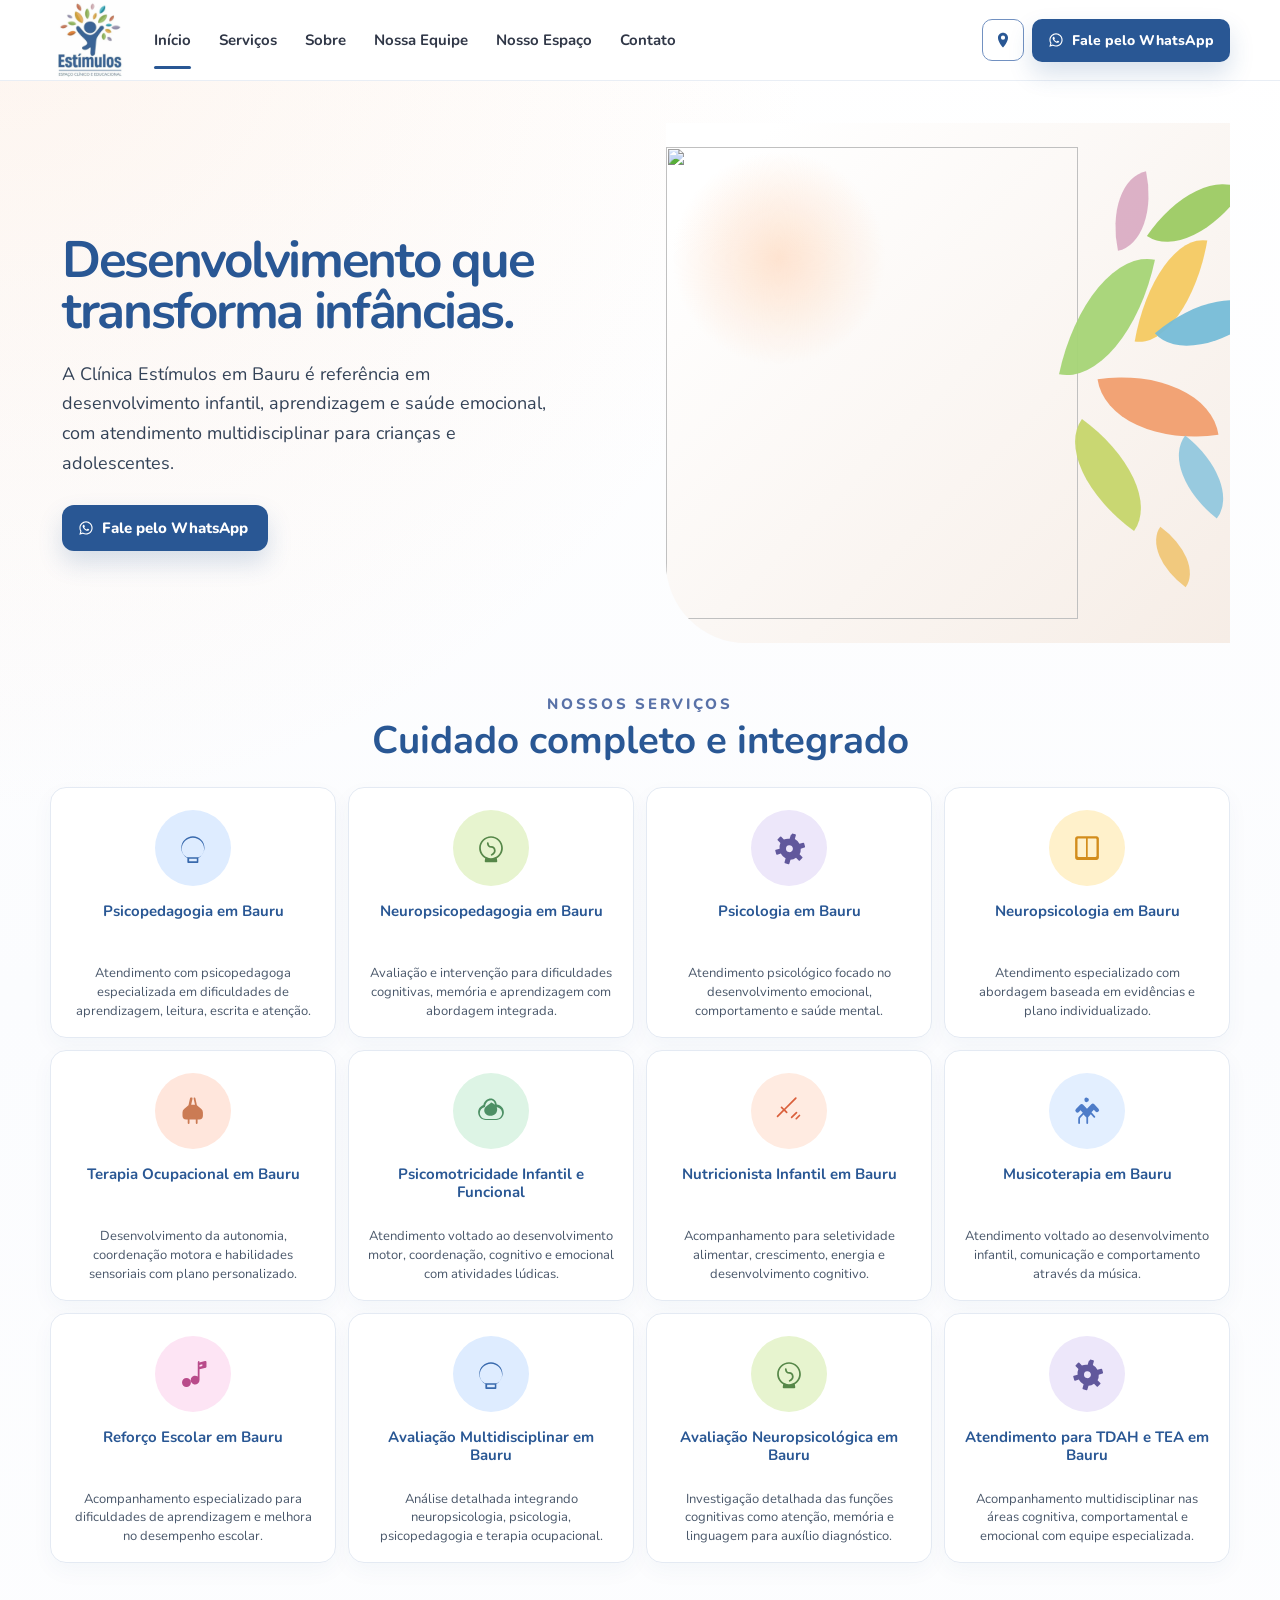
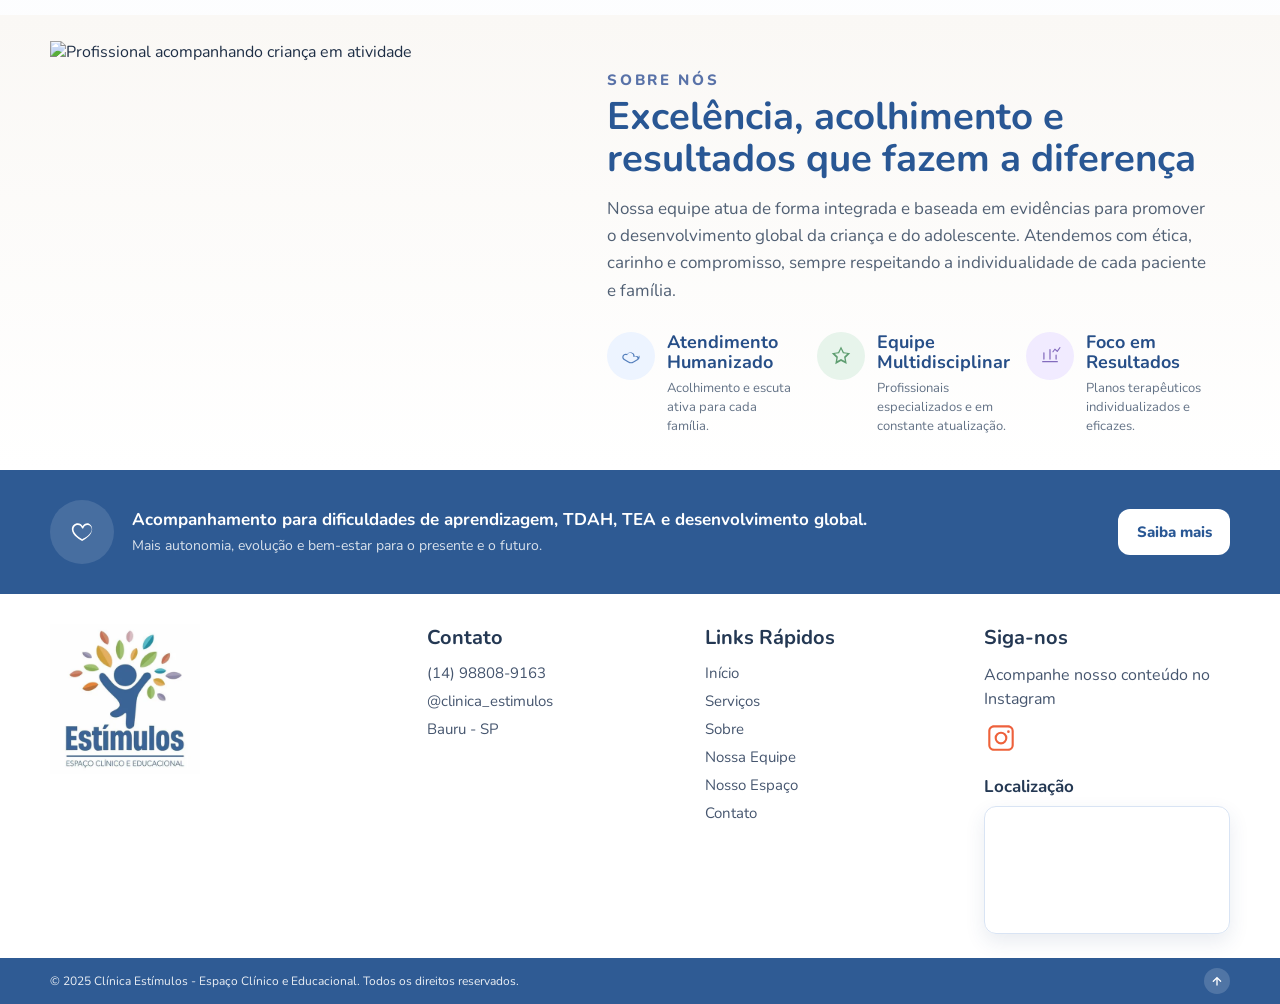
==== commit 347d2b1e: "feat: add location button and map embed to team and main pages" ====
--- a/index.html
+++ b/index.html
@@ -31,12 +31,17 @@
         <a href="nosso-espaco.html">Nosso Espaço</a>
         <a href="#contato">Contato</a>
       </nav>
-      <a class="btn-primary header-cta" href="https://wa.me/5514988089163" target="_blank" rel="noreferrer">
-        <span class="btn-icon" aria-hidden="true">
-          <svg viewBox="0 0 24 24" role="img"><path d="M19.05 4.94A9.86 9.86 0 0 0 12.03 2C6.57 2 2.13 6.44 2.13 11.9c0 1.75.46 3.46 1.34 4.98L2 22l5.28-1.38a9.87 9.87 0 0 0 4.73 1.2h.01c5.45 0 9.89-4.44 9.89-9.9 0-2.64-1.03-5.12-2.86-6.98Zm-7.02 15.2h-.01a8.2 8.2 0 0 1-4.18-1.14l-.3-.18-3.13.82.84-3.05-.2-.31a8.2 8.2 0 0 1-1.26-4.38c0-4.53 3.69-8.22 8.23-8.22 2.2 0 4.26.85 5.81 2.42a8.16 8.16 0 0 1 2.4 5.82c0 4.54-3.69 8.22-8.2 8.22Zm4.5-6.17c-.25-.12-1.49-.74-1.72-.83-.23-.08-.4-.12-.56.12-.17.25-.65.83-.8 1-.15.17-.3.19-.55.06-.25-.12-1.06-.39-2.03-1.26-.75-.67-1.26-1.5-1.4-1.75-.14-.25-.02-.38.1-.5.11-.11.25-.3.37-.44.12-.15.17-.25.25-.42.08-.17.04-.31-.02-.44-.06-.12-.56-1.35-.77-1.84-.2-.49-.4-.42-.56-.43h-.48c-.16 0-.42.06-.64.31-.22.25-.84.82-.84 2s.86 2.31.98 2.47c.12.17 1.69 2.57 4.1 3.6.57.25 1.02.4 1.36.52.57.18 1.08.16 1.49.1.45-.07 1.49-.61 1.7-1.2.21-.59.21-1.09.15-1.2-.06-.11-.23-.17-.48-.29Z" /></svg>
-        </span>
-        Fale pelo WhatsApp
-      </a>
+      <div class="header-actions">
+        <a class="header-location-cta" href="https://www.google.com/maps/place/Cl%C3%ADnica+Est%C3%ADmulos+Bauru/data=!4m2!3m1!1s0x0:0x8d284fe6cf229778?sa=X&ved=1t:2428&ictx=111" target="_blank" rel="noreferrer" aria-label="Abrir localização da clínica no Google Maps" title="Localização">
+          <svg viewBox="0 0 24 24" role="img" aria-hidden="true"><path d="M12 2.2c-3.7 0-6.7 3-6.7 6.7 0 4.9 5.5 11.8 6.2 12.6a.7.7 0 0 0 1 0c.7-.8 6.2-7.7 6.2-12.6 0-3.7-3-6.7-6.7-6.7Zm0 9.5a2.8 2.8 0 1 1 0-5.6 2.8 2.8 0 0 1 0 5.6Z"/></svg>
+        </a>
+        <a class="btn-primary header-cta" href="https://wa.me/5514988089163" target="_blank" rel="noreferrer">
+          <span class="btn-icon" aria-hidden="true">
+            <svg viewBox="0 0 24 24" role="img"><path d="M19.05 4.94A9.86 9.86 0 0 0 12.03 2C6.57 2 2.13 6.44 2.13 11.9c0 1.75.46 3.46 1.34 4.98L2 22l5.28-1.38a9.87 9.87 0 0 0 4.73 1.2h.01c5.45 0 9.89-4.44 9.89-9.9 0-2.64-1.03-5.12-2.86-6.98Zm-7.02 15.2h-.01a8.2 8.2 0 0 1-4.18-1.14l-.3-.18-3.13.82.84-3.05-.2-.31a8.2 8.2 0 0 1-1.26-4.38c0-4.53 3.69-8.22 8.23-8.22 2.2 0 4.26.85 5.81 2.42a8.16 8.16 0 0 1 2.4 5.82c0 4.54-3.69 8.22-8.2 8.22Zm4.5-6.17c-.25-.12-1.49-.74-1.72-.83-.23-.08-.4-.12-.56.12-.17.25-.65.83-.8 1-.15.17-.3.19-.55.06-.25-.12-1.06-.39-2.03-1.26-.75-.67-1.26-1.5-1.4-1.75-.14-.25-.02-.38.1-.5.11-.11.25-.3.37-.44.12-.15.17-.25.25-.42.08-.17.04-.31-.02-.44-.06-.12-.56-1.35-.77-1.84-.2-.49-.4-.42-.56-.43h-.48c-.16 0-.42.06-.64.31-.22.25-.84.82-.84 2s.86 2.31.98 2.47c.12.17 1.69 2.57 4.1 3.6.57.25 1.02.4 1.36.52.57.18 1.08.16 1.49.1.45-.07 1.49-.61 1.7-1.2.21-.59.21-1.09.15-1.2-.06-.11-.23-.17-.48-.29Z" /></svg>
+          </span>
+          Fale pelo WhatsApp
+        </a>
+      </div>
     </div>
   </header>
 
@@ -146,6 +151,13 @@
         <a href="https://www.instagram.com/clinica_estimulos" target="_blank" rel="noreferrer" class="social-link" aria-label="Instagram da Clínica Estímulos">
           <svg viewBox="0 0 64 64" role="img"><defs><linearGradient id="insta" x1="0" y1="64" x2="64" y2="0"><stop offset="0" stop-color="#feda75" /><stop offset="0.4" stop-color="#fa7e1e" /><stop offset="0.7" stop-color="#d62976" /><stop offset="1" stop-color="#4f5bd5" /></linearGradient></defs><path fill="url(#insta)" d="M19 8h26c6.1 0 11 4.9 11 11v26c0 6.1-4.9 11-11 11H19C12.9 56 8 51.1 8 45V19C8 12.9 12.9 8 19 8Zm0 4a7 7 0 0 0-7 7v26a7 7 0 0 0 7 7h26a7 7 0 0 0 7-7V19a7 7 0 0 0-7-7H19Zm27 5.5a2.5 2.5 0 1 1 0 5 2.5 2.5 0 0 1 0-5ZM32 20a12 12 0 1 1 0 24 12 12 0 0 1 0-24Zm0 4a8 8 0 1 0 0 16 8 8 0 0 0 0-16Z" /></svg>
         </a>
+        <div class="footer-map-wrap">
+          <h3>Localização</h3>
+          <div class="footer-map-thumb">
+            <iframe src="https://www.google.com/maps?q=Cl%C3%ADnica%20Est%C3%ADmulos%20Bauru&output=embed" loading="lazy" referrerpolicy="no-referrer-when-downgrade" title="Mapa da Clínica Estímulos"></iframe>
+            <a href="https://www.google.com/maps/place/Cl%C3%ADnica+Est%C3%ADmulos+Bauru/data=!4m2!3m1!1s0x0:0x8d284fe6cf229778?sa=X&ved=1t:2428&ictx=111" target="_blank" rel="noreferrer" aria-label="Abrir localização da Clínica Estímulos no Google Maps"></a>
+          </div>
+        </div>
       </div>
     </div>
     <div class="footer-bottom">
--- a/css/style.css
+++ b/css/style.css
@@ -132,6 +132,30 @@
 .main-nav a {
   position: relative;
   padding: 8px 0;
+}
+
+.header-location-cta {
+  width: 42px;
+  height: 42px;
+  border-radius: 10px;
+  border: 1.5px solid #7291c1;
+  background: #fff;
+  color: var(--blue);
+  display: inline-flex;
+  align-items: center;
+  justify-content: center;
+  transition: transform 0.2s ease, box-shadow 0.2s ease, background 0.2s ease;
+}
+
+.header-location-cta:hover {
+  transform: translateY(-1px);
+  box-shadow: 0 8px 18px rgba(41, 87, 148, 0.18);
+}
+
+.header-location-cta svg {
+  width: 18px;
+  height: 18px;
+  fill: currentColor;
 }
 
 .main-nav a.active::after,
@@ -187,6 +211,13 @@
   white-space: nowrap;
 }
 
+.header-actions {
+  margin-left: auto;
+  display: inline-flex;
+  align-items: center;
+  gap: 8px;
+}
+
 .btn-icon {
   width: 16px;
   height: 16px;
@@ -526,6 +557,36 @@
   margin-bottom: 10px;
 }
 
+.footer-map-wrap {
+  margin-top: 14px;
+}
+
+.footer-map-wrap h3 {
+  font-size: 17px;
+  margin-bottom: 8px;
+}
+
+.footer-map-thumb {
+  position: relative;
+  border: 1px solid #d9e4f4;
+  border-radius: 12px;
+  overflow: hidden;
+  box-shadow: 0 8px 20px rgba(36, 69, 116, 0.1);
+}
+
+.footer-map-thumb iframe {
+  width: 100%;
+  height: 126px;
+  border: 0;
+  display: block;
+}
+
+.footer-map-thumb a {
+  position: absolute;
+  inset: 0;
+  z-index: 1;
+}
+
 .social-link {
   display: inline-flex;
   width: 34px;
@@ -590,6 +651,14 @@
   }
 
   .header-cta {
+    display: none;
+  }
+
+  .header-location-cta {
+    display: none;
+  }
+
+  .header-actions {
     display: none;
   }
 
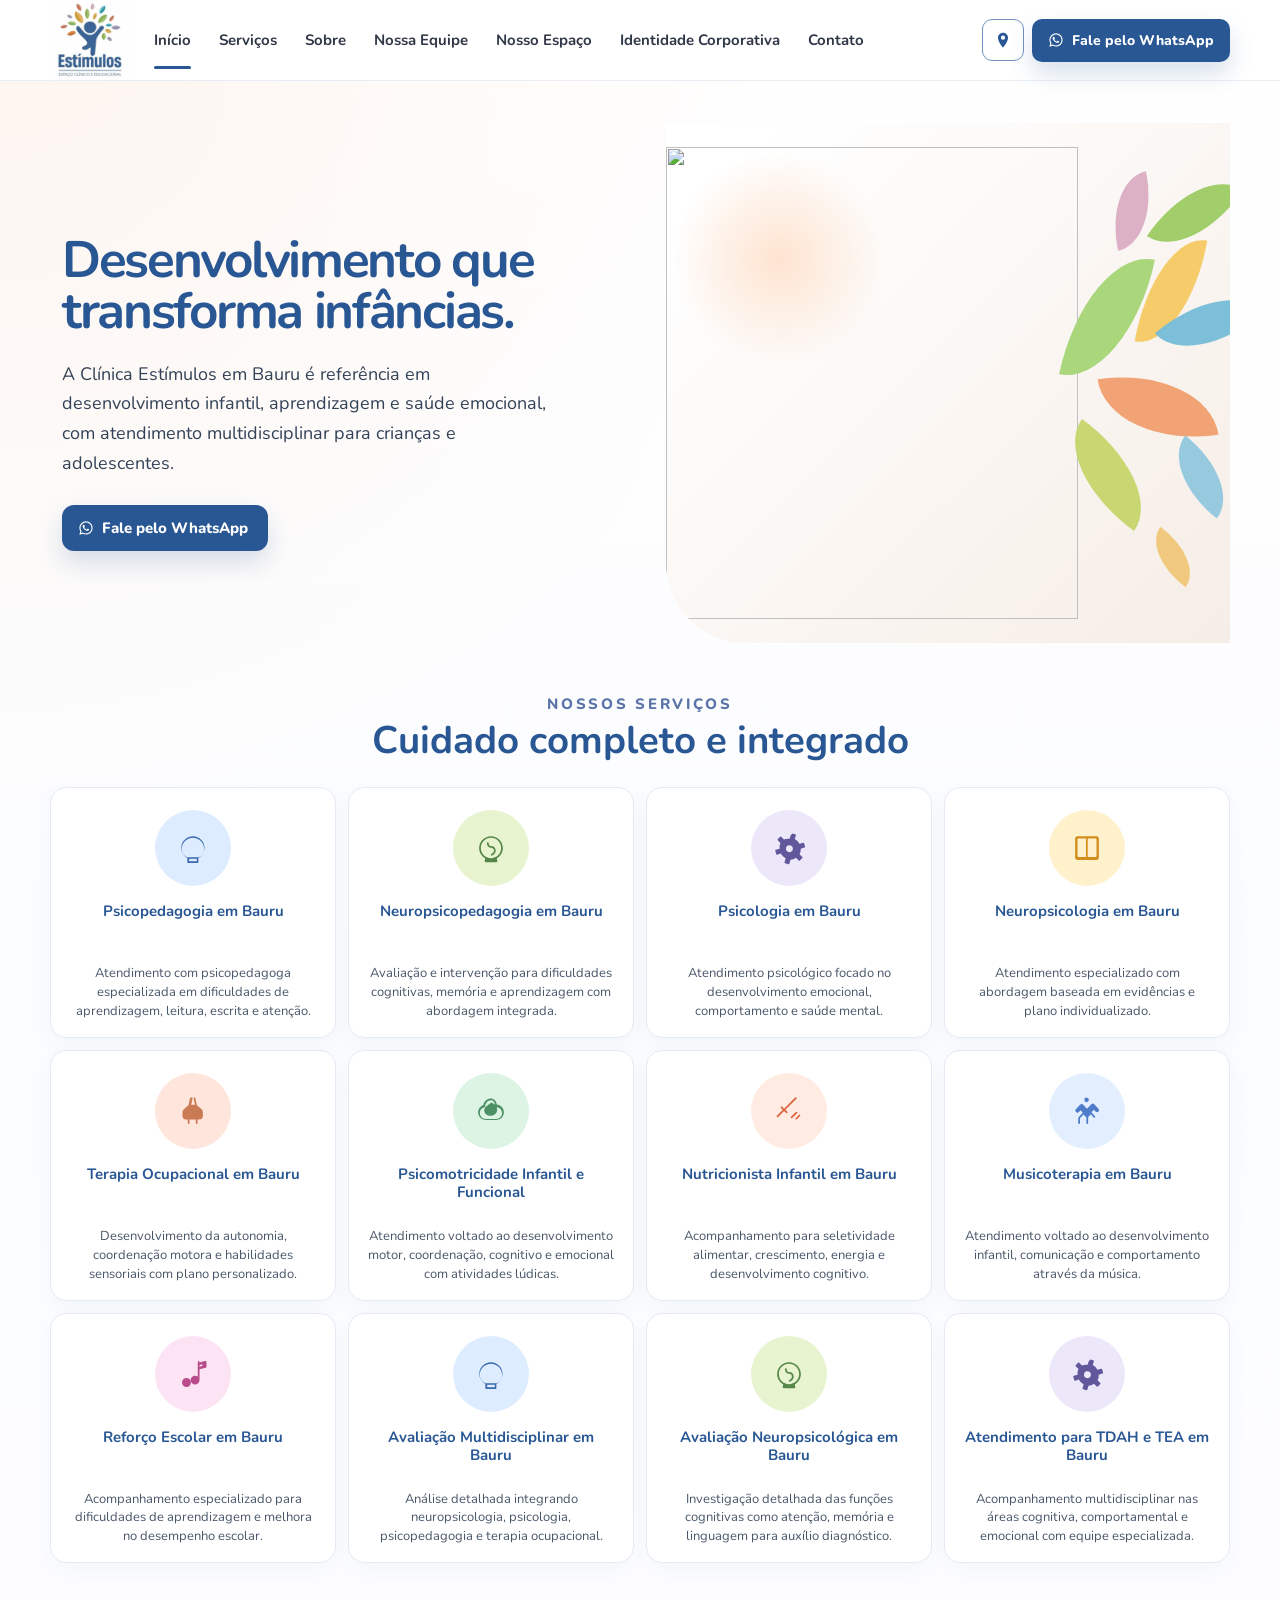
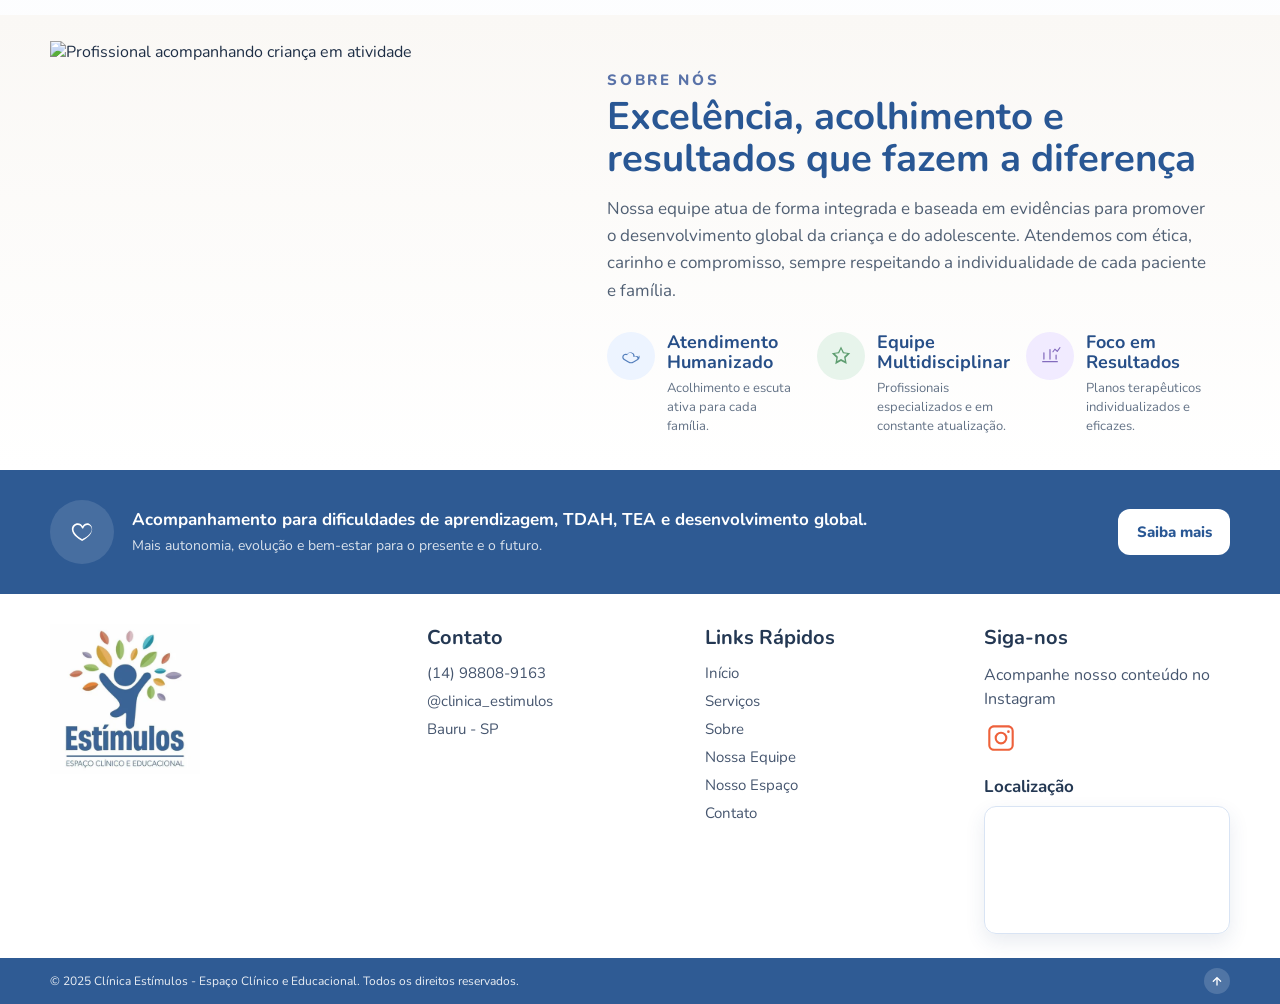
==== commit 8f66d171: "feat: add Identidade Corporativa page with styles and navigation links" ====
--- a/index.html
+++ b/index.html
@@ -29,6 +29,7 @@
         <a href="#sobre">Sobre</a>
         <a href="equipe.html">Nossa Equipe</a>
         <a href="nosso-espaco.html">Nosso Espaço</a>
+        <a href="identidade-corporativa.html">Identidade Corporativa</a>
         <a href="#contato">Contato</a>
       </nav>
       <div class="header-actions">
--- a/css/style.css
+++ b/css/style.css
@@ -1369,3 +1369,121 @@
     bottom: 16px;
   }
 }
+
+/* Identidade Corporativa Page Styles */
+.corporate-identity {
+  padding-top: 0;
+}
+
+.identity-items-wrapper {
+  display: grid;
+  grid-template-columns: repeat(2, minmax(0, 1fr));
+  gap: 20px;
+  margin-bottom: 36px;
+}
+
+.identity-item {
+  padding: 28px;
+  background: rgba(255, 255, 255, 0.92);
+  border: 1px solid var(--line);
+  border-radius: 16px;
+  box-shadow: 0 8px 22px rgba(36, 69, 116, 0.04);
+}
+
+.identity-title {
+  font-size: 22px;
+  line-height: 1.2;
+  color: var(--blue);
+  margin-bottom: 12px;
+  font-weight: 700;
+}
+
+.identity-text {
+  font-size: 15px;
+  line-height: 1.62;
+  color: var(--text);
+}
+
+.identity-section {
+  margin-top: 48px;
+}
+
+.values-grid {
+  display: grid;
+  grid-template-columns: repeat(3, minmax(0, 1fr));
+  gap: 20px;
+  margin-top: 24px;
+}
+
+.value-card {
+  background: rgba(255, 255, 255, 0.92);
+  border: 1px solid var(--line);
+  border-radius: 16px;
+  padding: 24px;
+  box-shadow: 0 8px 22px rgba(36, 69, 116, 0.04);
+  transition: transform 0.25s ease, box-shadow 0.25s ease;
+}
+
+.value-card:hover {
+  transform: translateY(-4px);
+  box-shadow: 0 16px 32px rgba(36, 69, 116, 0.12);
+}
+
+.value-card h4 {
+  font-size: 16px;
+  line-height: 1.3;
+  color: var(--blue);
+  margin-bottom: 12px;
+  font-weight: 700;
+}
+
+.value-card p {
+  font-size: 14px;
+  line-height: 1.57;
+  color: #49576a;
+}
+
+@media (max-width: 1024px) {
+  .identity-items-wrapper {
+    grid-template-columns: 1fr;
+  }
+
+  .values-grid {
+    grid-template-columns: repeat(2, minmax(0, 1fr));
+  }
+}
+
+@media (max-width: 640px) {
+  .identity-items-wrapper {
+    grid-template-columns: 1fr;
+  }
+
+  .identity-item {
+    padding: 20px;
+  }
+
+  .identity-title {
+    font-size: 18px;
+  }
+
+  .identity-text {
+    font-size: 14px;
+  }
+
+  .values-grid {
+    grid-template-columns: 1fr;
+    gap: 16px;
+  }
+
+  .value-card {
+    padding: 20px;
+  }
+
+  .value-card h4 {
+    font-size: 15px;
+  }
+
+  .value-card p {
+    font-size: 13px;
+  }
+}
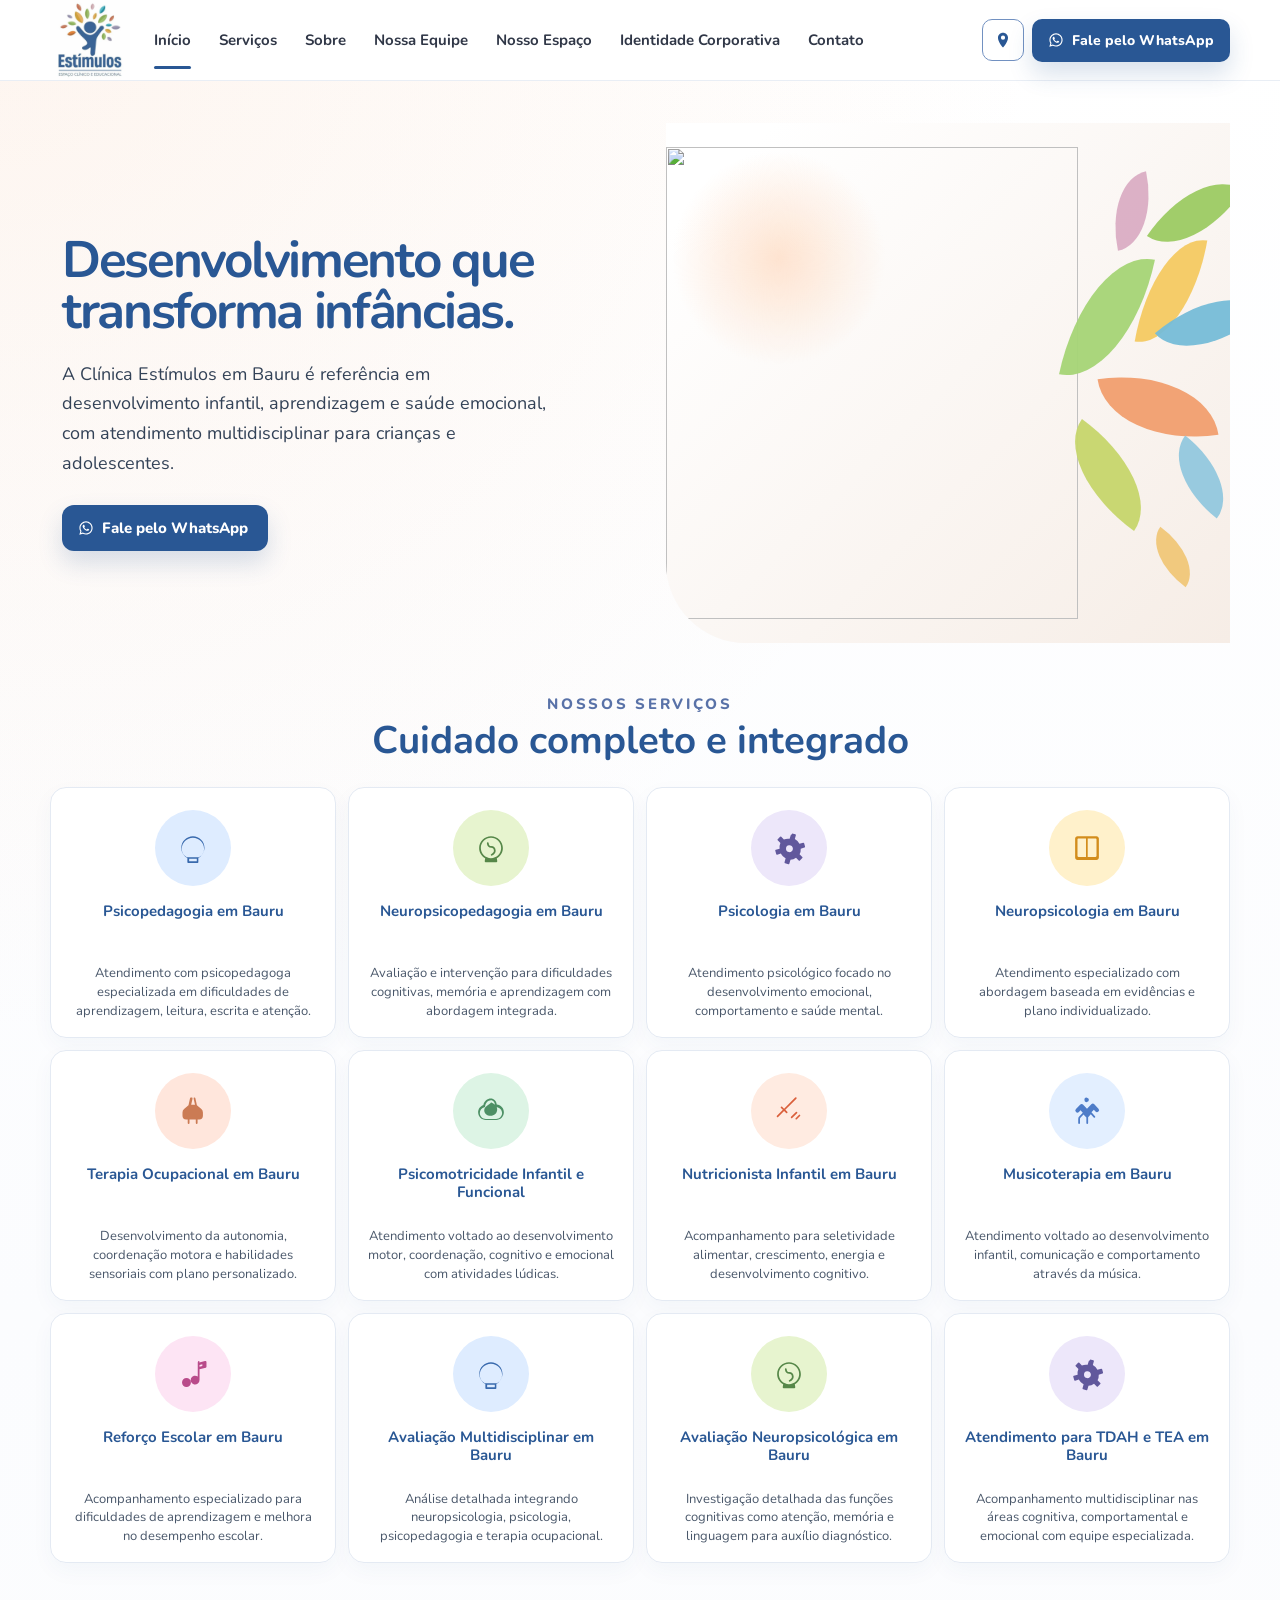
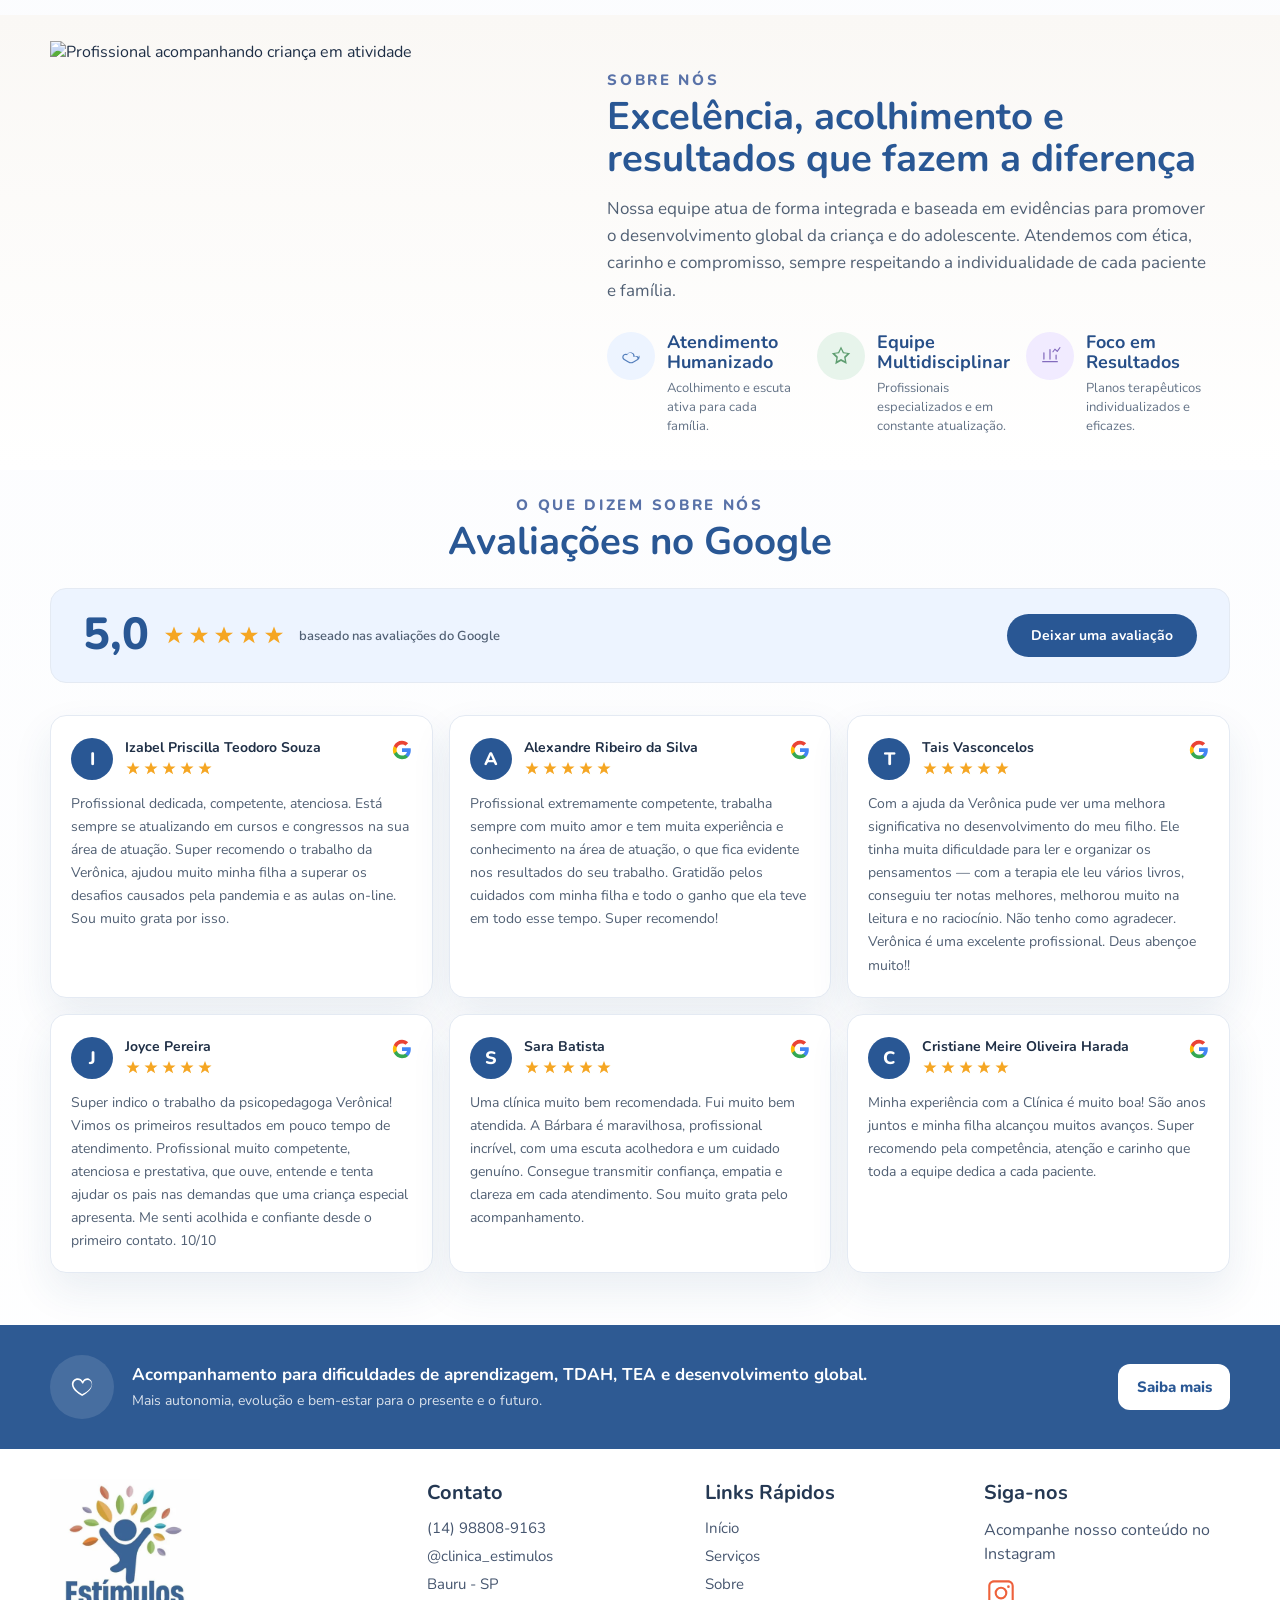
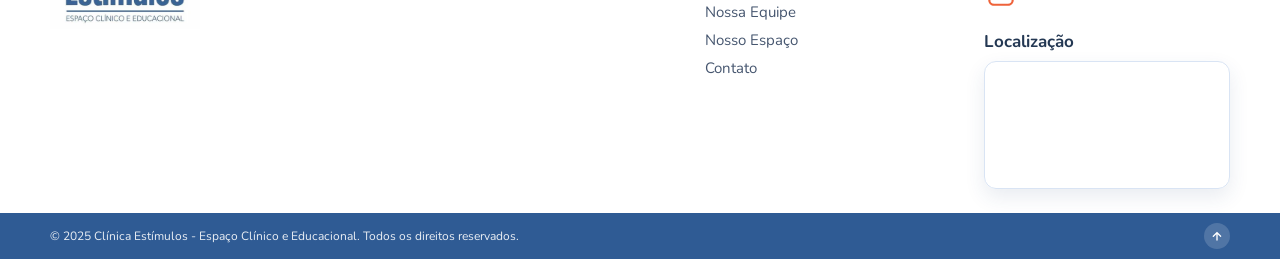
==== commit 38d51552: "Add theme and web settings XML files; enhance homepage with Google reviews section" ====
--- a/index.html
+++ b/index.html
@@ -127,6 +127,144 @@
       </div>
     </section>
 
+    <section class="reviews section-space">
+      <div class="container">
+        <div class="section-heading">
+          <span>O que dizem sobre nós</span>
+          <h2>Avaliações no Google</h2>
+        </div>
+
+        <div class="reviews-summary">
+          <div class="reviews-score">
+            <span class="reviews-score-number">5,0</span>
+            <div class="reviews-stars" aria-label="5 de 5 estrelas">
+              <svg viewBox="0 0 20 20" aria-hidden="true"><path d="M10 1.3 12.2 7h6l-4.9 3.6 1.9 5.9L10 13 4.8 16.5l1.9-5.9L1.8 7h6z"/></svg>
+              <svg viewBox="0 0 20 20" aria-hidden="true"><path d="M10 1.3 12.2 7h6l-4.9 3.6 1.9 5.9L10 13 4.8 16.5l1.9-5.9L1.8 7h6z"/></svg>
+              <svg viewBox="0 0 20 20" aria-hidden="true"><path d="M10 1.3 12.2 7h6l-4.9 3.6 1.9 5.9L10 13 4.8 16.5l1.9-5.9L1.8 7h6z"/></svg>
+              <svg viewBox="0 0 20 20" aria-hidden="true"><path d="M10 1.3 12.2 7h6l-4.9 3.6 1.9 5.9L10 13 4.8 16.5l1.9-5.9L1.8 7h6z"/></svg>
+              <svg viewBox="0 0 20 20" aria-hidden="true"><path d="M10 1.3 12.2 7h6l-4.9 3.6 1.9 5.9L10 13 4.8 16.5l1.9-5.9L1.8 7h6z"/></svg>
+            </div>
+            <span class="reviews-total">baseado nas avaliações do Google</span>
+          </div>
+          <a class="reviews-cta" href="https://g.page/r/CXiXIs7mT4iNEAE/review" target="_blank" rel="noreferrer">
+            Deixar uma avaliação
+          </a>
+        </div>
+
+        <div class="reviews-grid">
+
+          <article class="review-card">
+            <header class="review-header">
+              <div class="review-avatar" aria-hidden="true">I</div>
+              <div>
+                <p class="review-author">Izabel Priscilla Teodoro Souza</p>
+                <div class="review-stars" aria-label="5 estrelas">
+                  <svg viewBox="0 0 20 20" aria-hidden="true"><path d="M10 1.3 12.2 7h6l-4.9 3.6 1.9 5.9L10 13 4.8 16.5l1.9-5.9L1.8 7h6z"/></svg>
+                  <svg viewBox="0 0 20 20" aria-hidden="true"><path d="M10 1.3 12.2 7h6l-4.9 3.6 1.9 5.9L10 13 4.8 16.5l1.9-5.9L1.8 7h6z"/></svg>
+                  <svg viewBox="0 0 20 20" aria-hidden="true"><path d="M10 1.3 12.2 7h6l-4.9 3.6 1.9 5.9L10 13 4.8 16.5l1.9-5.9L1.8 7h6z"/></svg>
+                  <svg viewBox="0 0 20 20" aria-hidden="true"><path d="M10 1.3 12.2 7h6l-4.9 3.6 1.9 5.9L10 13 4.8 16.5l1.9-5.9L1.8 7h6z"/></svg>
+                  <svg viewBox="0 0 20 20" aria-hidden="true"><path d="M10 1.3 12.2 7h6l-4.9 3.6 1.9 5.9L10 13 4.8 16.5l1.9-5.9L1.8 7h6z"/></svg>
+                </div>
+              </div>
+              <svg class="review-google-icon" viewBox="0 0 24 24" aria-hidden="true"><path d="M22.56 12.25c0-.78-.07-1.53-.2-2.25H12v4.26h5.92c-.26 1.37-1.04 2.53-2.21 3.31v2.77h3.57c2.08-1.92 3.28-4.74 3.28-8.09z" fill="#4285F4"/><path d="M12 23c2.97 0 5.46-.98 7.28-2.66l-3.57-2.77c-.98.66-2.23 1.06-3.71 1.06-2.86 0-5.29-1.93-6.16-4.53H2.18v2.84C3.99 20.53 7.7 23 12 23z" fill="#34A853"/><path d="M5.84 14.09c-.22-.66-.35-1.36-.35-2.09s.13-1.43.35-2.09V7.07H2.18C1.43 8.55 1 10.22 1 12s.43 3.45 1.18 4.93l3.66-2.84z" fill="#FBBC05"/><path d="M12 5.38c1.62 0 3.06.56 4.21 1.64l3.15-3.15C17.45 2.09 14.97 1 12 1 7.7 1 3.99 3.47 2.18 7.07l3.66 2.84c.87-2.6 3.3-4.53 6.16-4.53z" fill="#EA4335"/></svg>
+            </header>
+            <p class="review-text">Profissional dedicada, competente, atenciosa. Está sempre se atualizando em cursos e congressos na sua área de atuação. Super recomendo o trabalho da Verônica, ajudou muito minha filha a superar os desafios causados pela pandemia e as aulas on-line. Sou muito grata por isso.</p>
+          </article>
+
+          <article class="review-card">
+            <header class="review-header">
+              <div class="review-avatar" aria-hidden="true">A</div>
+              <div>
+                <p class="review-author">Alexandre Ribeiro da Silva</p>
+                <div class="review-stars" aria-label="5 estrelas">
+                  <svg viewBox="0 0 20 20" aria-hidden="true"><path d="M10 1.3 12.2 7h6l-4.9 3.6 1.9 5.9L10 13 4.8 16.5l1.9-5.9L1.8 7h6z"/></svg>
+                  <svg viewBox="0 0 20 20" aria-hidden="true"><path d="M10 1.3 12.2 7h6l-4.9 3.6 1.9 5.9L10 13 4.8 16.5l1.9-5.9L1.8 7h6z"/></svg>
+                  <svg viewBox="0 0 20 20" aria-hidden="true"><path d="M10 1.3 12.2 7h6l-4.9 3.6 1.9 5.9L10 13 4.8 16.5l1.9-5.9L1.8 7h6z"/></svg>
+                  <svg viewBox="0 0 20 20" aria-hidden="true"><path d="M10 1.3 12.2 7h6l-4.9 3.6 1.9 5.9L10 13 4.8 16.5l1.9-5.9L1.8 7h6z"/></svg>
+                  <svg viewBox="0 0 20 20" aria-hidden="true"><path d="M10 1.3 12.2 7h6l-4.9 3.6 1.9 5.9L10 13 4.8 16.5l1.9-5.9L1.8 7h6z"/></svg>
+                </div>
+              </div>
+              <svg class="review-google-icon" viewBox="0 0 24 24" aria-hidden="true"><path d="M22.56 12.25c0-.78-.07-1.53-.2-2.25H12v4.26h5.92c-.26 1.37-1.04 2.53-2.21 3.31v2.77h3.57c2.08-1.92 3.28-4.74 3.28-8.09z" fill="#4285F4"/><path d="M12 23c2.97 0 5.46-.98 7.28-2.66l-3.57-2.77c-.98.66-2.23 1.06-3.71 1.06-2.86 0-5.29-1.93-6.16-4.53H2.18v2.84C3.99 20.53 7.7 23 12 23z" fill="#34A853"/><path d="M5.84 14.09c-.22-.66-.35-1.36-.35-2.09s.13-1.43.35-2.09V7.07H2.18C1.43 8.55 1 10.22 1 12s.43 3.45 1.18 4.93l3.66-2.84z" fill="#FBBC05"/><path d="M12 5.38c1.62 0 3.06.56 4.21 1.64l3.15-3.15C17.45 2.09 14.97 1 12 1 7.7 1 3.99 3.47 2.18 7.07l3.66 2.84c.87-2.6 3.3-4.53 6.16-4.53z" fill="#EA4335"/></svg>
+            </header>
+            <p class="review-text">Profissional extremamente competente, trabalha sempre com muito amor e tem muita experiência e conhecimento na área de atuação, o que fica evidente nos resultados do seu trabalho. Gratidão pelos cuidados com minha filha e todo o ganho que ela teve em todo esse tempo. Super recomendo!</p>
+          </article>
+
+          <article class="review-card">
+            <header class="review-header">
+              <div class="review-avatar" aria-hidden="true">T</div>
+              <div>
+                <p class="review-author">Tais Vasconcelos</p>
+                <div class="review-stars" aria-label="5 estrelas">
+                  <svg viewBox="0 0 20 20" aria-hidden="true"><path d="M10 1.3 12.2 7h6l-4.9 3.6 1.9 5.9L10 13 4.8 16.5l1.9-5.9L1.8 7h6z"/></svg>
+                  <svg viewBox="0 0 20 20" aria-hidden="true"><path d="M10 1.3 12.2 7h6l-4.9 3.6 1.9 5.9L10 13 4.8 16.5l1.9-5.9L1.8 7h6z"/></svg>
+                  <svg viewBox="0 0 20 20" aria-hidden="true"><path d="M10 1.3 12.2 7h6l-4.9 3.6 1.9 5.9L10 13 4.8 16.5l1.9-5.9L1.8 7h6z"/></svg>
+                  <svg viewBox="0 0 20 20" aria-hidden="true"><path d="M10 1.3 12.2 7h6l-4.9 3.6 1.9 5.9L10 13 4.8 16.5l1.9-5.9L1.8 7h6z"/></svg>
+                  <svg viewBox="0 0 20 20" aria-hidden="true"><path d="M10 1.3 12.2 7h6l-4.9 3.6 1.9 5.9L10 13 4.8 16.5l1.9-5.9L1.8 7h6z"/></svg>
+                </div>
+              </div>
+              <svg class="review-google-icon" viewBox="0 0 24 24" aria-hidden="true"><path d="M22.56 12.25c0-.78-.07-1.53-.2-2.25H12v4.26h5.92c-.26 1.37-1.04 2.53-2.21 3.31v2.77h3.57c2.08-1.92 3.28-4.74 3.28-8.09z" fill="#4285F4"/><path d="M12 23c2.97 0 5.46-.98 7.28-2.66l-3.57-2.77c-.98.66-2.23 1.06-3.71 1.06-2.86 0-5.29-1.93-6.16-4.53H2.18v2.84C3.99 20.53 7.7 23 12 23z" fill="#34A853"/><path d="M5.84 14.09c-.22-.66-.35-1.36-.35-2.09s.13-1.43.35-2.09V7.07H2.18C1.43 8.55 1 10.22 1 12s.43 3.45 1.18 4.93l3.66-2.84z" fill="#FBBC05"/><path d="M12 5.38c1.62 0 3.06.56 4.21 1.64l3.15-3.15C17.45 2.09 14.97 1 12 1 7.7 1 3.99 3.47 2.18 7.07l3.66 2.84c.87-2.6 3.3-4.53 6.16-4.53z" fill="#EA4335"/></svg>
+            </header>
+            <p class="review-text">Com a ajuda da Verônica pude ver uma melhora significativa no desenvolvimento do meu filho. Ele tinha muita dificuldade para ler e organizar os pensamentos — com a terapia ele leu vários livros, conseguiu ter notas melhores, melhorou muito na leitura e no raciocínio. Não tenho como agradecer. Verônica é uma excelente profissional. Deus abençoe muito!!</p>
+          </article>
+
+          <article class="review-card">
+            <header class="review-header">
+              <div class="review-avatar" aria-hidden="true">J</div>
+              <div>
+                <p class="review-author">Joyce Pereira</p>
+                <div class="review-stars" aria-label="5 estrelas">
+                  <svg viewBox="0 0 20 20" aria-hidden="true"><path d="M10 1.3 12.2 7h6l-4.9 3.6 1.9 5.9L10 13 4.8 16.5l1.9-5.9L1.8 7h6z"/></svg>
+                  <svg viewBox="0 0 20 20" aria-hidden="true"><path d="M10 1.3 12.2 7h6l-4.9 3.6 1.9 5.9L10 13 4.8 16.5l1.9-5.9L1.8 7h6z"/></svg>
+                  <svg viewBox="0 0 20 20" aria-hidden="true"><path d="M10 1.3 12.2 7h6l-4.9 3.6 1.9 5.9L10 13 4.8 16.5l1.9-5.9L1.8 7h6z"/></svg>
+                  <svg viewBox="0 0 20 20" aria-hidden="true"><path d="M10 1.3 12.2 7h6l-4.9 3.6 1.9 5.9L10 13 4.8 16.5l1.9-5.9L1.8 7h6z"/></svg>
+                  <svg viewBox="0 0 20 20" aria-hidden="true"><path d="M10 1.3 12.2 7h6l-4.9 3.6 1.9 5.9L10 13 4.8 16.5l1.9-5.9L1.8 7h6z"/></svg>
+                </div>
+              </div>
+              <svg class="review-google-icon" viewBox="0 0 24 24" aria-hidden="true"><path d="M22.56 12.25c0-.78-.07-1.53-.2-2.25H12v4.26h5.92c-.26 1.37-1.04 2.53-2.21 3.31v2.77h3.57c2.08-1.92 3.28-4.74 3.28-8.09z" fill="#4285F4"/><path d="M12 23c2.97 0 5.46-.98 7.28-2.66l-3.57-2.77c-.98.66-2.23 1.06-3.71 1.06-2.86 0-5.29-1.93-6.16-4.53H2.18v2.84C3.99 20.53 7.7 23 12 23z" fill="#34A853"/><path d="M5.84 14.09c-.22-.66-.35-1.36-.35-2.09s.13-1.43.35-2.09V7.07H2.18C1.43 8.55 1 10.22 1 12s.43 3.45 1.18 4.93l3.66-2.84z" fill="#FBBC05"/><path d="M12 5.38c1.62 0 3.06.56 4.21 1.64l3.15-3.15C17.45 2.09 14.97 1 12 1 7.7 1 3.99 3.47 2.18 7.07l3.66 2.84c.87-2.6 3.3-4.53 6.16-4.53z" fill="#EA4335"/></svg>
+            </header>
+            <p class="review-text">Super indico o trabalho da psicopedagoga Verônica! Vimos os primeiros resultados em pouco tempo de atendimento. Profissional muito competente, atenciosa e prestativa, que ouve, entende e tenta ajudar os pais nas demandas que uma criança especial apresenta. Me senti acolhida e confiante desde o primeiro contato. 10/10</p>
+          </article>
+
+          <article class="review-card">
+            <header class="review-header">
+              <div class="review-avatar" aria-hidden="true">S</div>
+              <div>
+                <p class="review-author">Sara Batista</p>
+                <div class="review-stars" aria-label="5 estrelas">
+                  <svg viewBox="0 0 20 20" aria-hidden="true"><path d="M10 1.3 12.2 7h6l-4.9 3.6 1.9 5.9L10 13 4.8 16.5l1.9-5.9L1.8 7h6z"/></svg>
+                  <svg viewBox="0 0 20 20" aria-hidden="true"><path d="M10 1.3 12.2 7h6l-4.9 3.6 1.9 5.9L10 13 4.8 16.5l1.9-5.9L1.8 7h6z"/></svg>
+                  <svg viewBox="0 0 20 20" aria-hidden="true"><path d="M10 1.3 12.2 7h6l-4.9 3.6 1.9 5.9L10 13 4.8 16.5l1.9-5.9L1.8 7h6z"/></svg>
+                  <svg viewBox="0 0 20 20" aria-hidden="true"><path d="M10 1.3 12.2 7h6l-4.9 3.6 1.9 5.9L10 13 4.8 16.5l1.9-5.9L1.8 7h6z"/></svg>
+                  <svg viewBox="0 0 20 20" aria-hidden="true"><path d="M10 1.3 12.2 7h6l-4.9 3.6 1.9 5.9L10 13 4.8 16.5l1.9-5.9L1.8 7h6z"/></svg>
+                </div>
+              </div>
+              <svg class="review-google-icon" viewBox="0 0 24 24" aria-hidden="true"><path d="M22.56 12.25c0-.78-.07-1.53-.2-2.25H12v4.26h5.92c-.26 1.37-1.04 2.53-2.21 3.31v2.77h3.57c2.08-1.92 3.28-4.74 3.28-8.09z" fill="#4285F4"/><path d="M12 23c2.97 0 5.46-.98 7.28-2.66l-3.57-2.77c-.98.66-2.23 1.06-3.71 1.06-2.86 0-5.29-1.93-6.16-4.53H2.18v2.84C3.99 20.53 7.7 23 12 23z" fill="#34A853"/><path d="M5.84 14.09c-.22-.66-.35-1.36-.35-2.09s.13-1.43.35-2.09V7.07H2.18C1.43 8.55 1 10.22 1 12s.43 3.45 1.18 4.93l3.66-2.84z" fill="#FBBC05"/><path d="M12 5.38c1.62 0 3.06.56 4.21 1.64l3.15-3.15C17.45 2.09 14.97 1 12 1 7.7 1 3.99 3.47 2.18 7.07l3.66 2.84c.87-2.6 3.3-4.53 6.16-4.53z" fill="#EA4335"/></svg>
+            </header>
+            <p class="review-text">Uma clínica muito bem recomendada. Fui muito bem atendida. A Bárbara é maravilhosa, profissional incrível, com uma escuta acolhedora e um cuidado genuíno. Consegue transmitir confiança, empatia e clareza em cada atendimento. Sou muito grata pelo acompanhamento.</p>
+          </article>
+
+          <article class="review-card">
+            <header class="review-header">
+              <div class="review-avatar" aria-hidden="true">C</div>
+              <div>
+                <p class="review-author">Cristiane Meire Oliveira Harada</p>
+                <div class="review-stars" aria-label="5 estrelas">
+                  <svg viewBox="0 0 20 20" aria-hidden="true"><path d="M10 1.3 12.2 7h6l-4.9 3.6 1.9 5.9L10 13 4.8 16.5l1.9-5.9L1.8 7h6z"/></svg>
+                  <svg viewBox="0 0 20 20" aria-hidden="true"><path d="M10 1.3 12.2 7h6l-4.9 3.6 1.9 5.9L10 13 4.8 16.5l1.9-5.9L1.8 7h6z"/></svg>
+                  <svg viewBox="0 0 20 20" aria-hidden="true"><path d="M10 1.3 12.2 7h6l-4.9 3.6 1.9 5.9L10 13 4.8 16.5l1.9-5.9L1.8 7h6z"/></svg>
+                  <svg viewBox="0 0 20 20" aria-hidden="true"><path d="M10 1.3 12.2 7h6l-4.9 3.6 1.9 5.9L10 13 4.8 16.5l1.9-5.9L1.8 7h6z"/></svg>
+                  <svg viewBox="0 0 20 20" aria-hidden="true"><path d="M10 1.3 12.2 7h6l-4.9 3.6 1.9 5.9L10 13 4.8 16.5l1.9-5.9L1.8 7h6z"/></svg>
+                </div>
+              </div>
+              <svg class="review-google-icon" viewBox="0 0 24 24" aria-hidden="true"><path d="M22.56 12.25c0-.78-.07-1.53-.2-2.25H12v4.26h5.92c-.26 1.37-1.04 2.53-2.21 3.31v2.77h3.57c2.08-1.92 3.28-4.74 3.28-8.09z" fill="#4285F4"/><path d="M12 23c2.97 0 5.46-.98 7.28-2.66l-3.57-2.77c-.98.66-2.23 1.06-3.71 1.06-2.86 0-5.29-1.93-6.16-4.53H2.18v2.84C3.99 20.53 7.7 23 12 23z" fill="#34A853"/><path d="M5.84 14.09c-.22-.66-.35-1.36-.35-2.09s.13-1.43.35-2.09V7.07H2.18C1.43 8.55 1 10.22 1 12s.43 3.45 1.18 4.93l3.66-2.84z" fill="#FBBC05"/><path d="M12 5.38c1.62 0 3.06.56 4.21 1.64l3.15-3.15C17.45 2.09 14.97 1 12 1 7.7 1 3.99 3.47 2.18 7.07l3.66 2.84c.87-2.6 3.3-4.53 6.16-4.53z" fill="#EA4335"/></svg>
+            </header>
+            <p class="review-text">Minha experiência com a Clínica é muito boa! São anos juntos e minha filha alcançou muitos avanços. Super recomendo pela competência, atenção e carinho que toda a equipe dedica a cada paciente.</p>
+          </article>
+
+        </div>
+      </div>
+    </section>
+
     <section id="informacoes" class="info-band">
       <div class="container info-band-inner">
         <div class="info-copy">
--- a/css/style.css
+++ b/css/style.css
@@ -1121,6 +1121,156 @@
   }
 }
 
+/* Google Reviews Section */
+.reviews-summary {
+  display: flex;
+  align-items: center;
+  justify-content: space-between;
+  gap: 20px;
+  background: var(--blue-soft);
+  border: 1px solid var(--line);
+  border-radius: 16px;
+  padding: 24px 32px;
+  margin-bottom: 32px;
+  flex-wrap: wrap;
+}
+
+.reviews-score {
+  display: flex;
+  align-items: center;
+  gap: 14px;
+  flex-wrap: wrap;
+}
+
+.reviews-score-number {
+  font-size: 2.8rem;
+  font-weight: 800;
+  color: var(--blue);
+  line-height: 1;
+}
+
+.reviews-stars {
+  display: flex;
+  gap: 3px;
+}
+
+.reviews-stars svg,
+.review-stars svg {
+  width: 22px;
+  height: 22px;
+  fill: #f5a623;
+}
+
+.review-stars svg {
+  width: 16px;
+  height: 16px;
+}
+
+.reviews-total {
+  font-size: 13px;
+  color: var(--muted);
+  font-weight: 600;
+}
+
+.reviews-cta {
+  display: inline-flex;
+  align-items: center;
+  gap: 8px;
+  background: var(--blue);
+  color: #fff;
+  font-weight: 700;
+  font-size: 14px;
+  padding: 12px 24px;
+  border-radius: 999px;
+  transition: background 0.2s;
+  white-space: nowrap;
+}
+
+.reviews-cta:hover {
+  background: var(--blue-dark);
+}
+
+.reviews-grid {
+  display: grid;
+  grid-template-columns: repeat(3, minmax(0, 1fr));
+  gap: 16px;
+}
+
+.review-card {
+  background: #fff;
+  border: 1px solid var(--line);
+  border-radius: 16px;
+  padding: 22px 20px 20px;
+  box-shadow: var(--shadow);
+  display: flex;
+  flex-direction: column;
+  gap: 12px;
+}
+
+.review-header {
+  display: flex;
+  align-items: flex-start;
+  gap: 12px;
+  position: relative;
+}
+
+.review-avatar {
+  width: 42px;
+  height: 42px;
+  border-radius: 999px;
+  background: var(--blue);
+  color: #fff;
+  font-weight: 800;
+  font-size: 18px;
+  display: grid;
+  place-items: center;
+  flex-shrink: 0;
+}
+
+.review-author {
+  font-weight: 700;
+  font-size: 14px;
+  color: var(--text);
+  margin-bottom: 4px;
+}
+
+.review-stars {
+  display: flex;
+  gap: 2px;
+}
+
+.review-google-icon {
+  width: 20px;
+  height: 20px;
+  flex-shrink: 0;
+  margin-left: auto;
+  margin-top: 2px;
+}
+
+.review-text {
+  font-size: 14px;
+  color: var(--muted);
+  line-height: 1.65;
+}
+
+@media (max-width: 980px) {
+  .reviews-grid {
+    grid-template-columns: repeat(2, minmax(0, 1fr));
+  }
+}
+
+@media (max-width: 640px) {
+  .reviews-summary {
+    padding: 18px 20px;
+    flex-direction: column;
+    align-items: flex-start;
+  }
+
+  .reviews-grid {
+    grid-template-columns: 1fr;
+  }
+}
+
 /* Nosso Espaco Page Styles */
 .space-gallery {
   padding-top: 0;
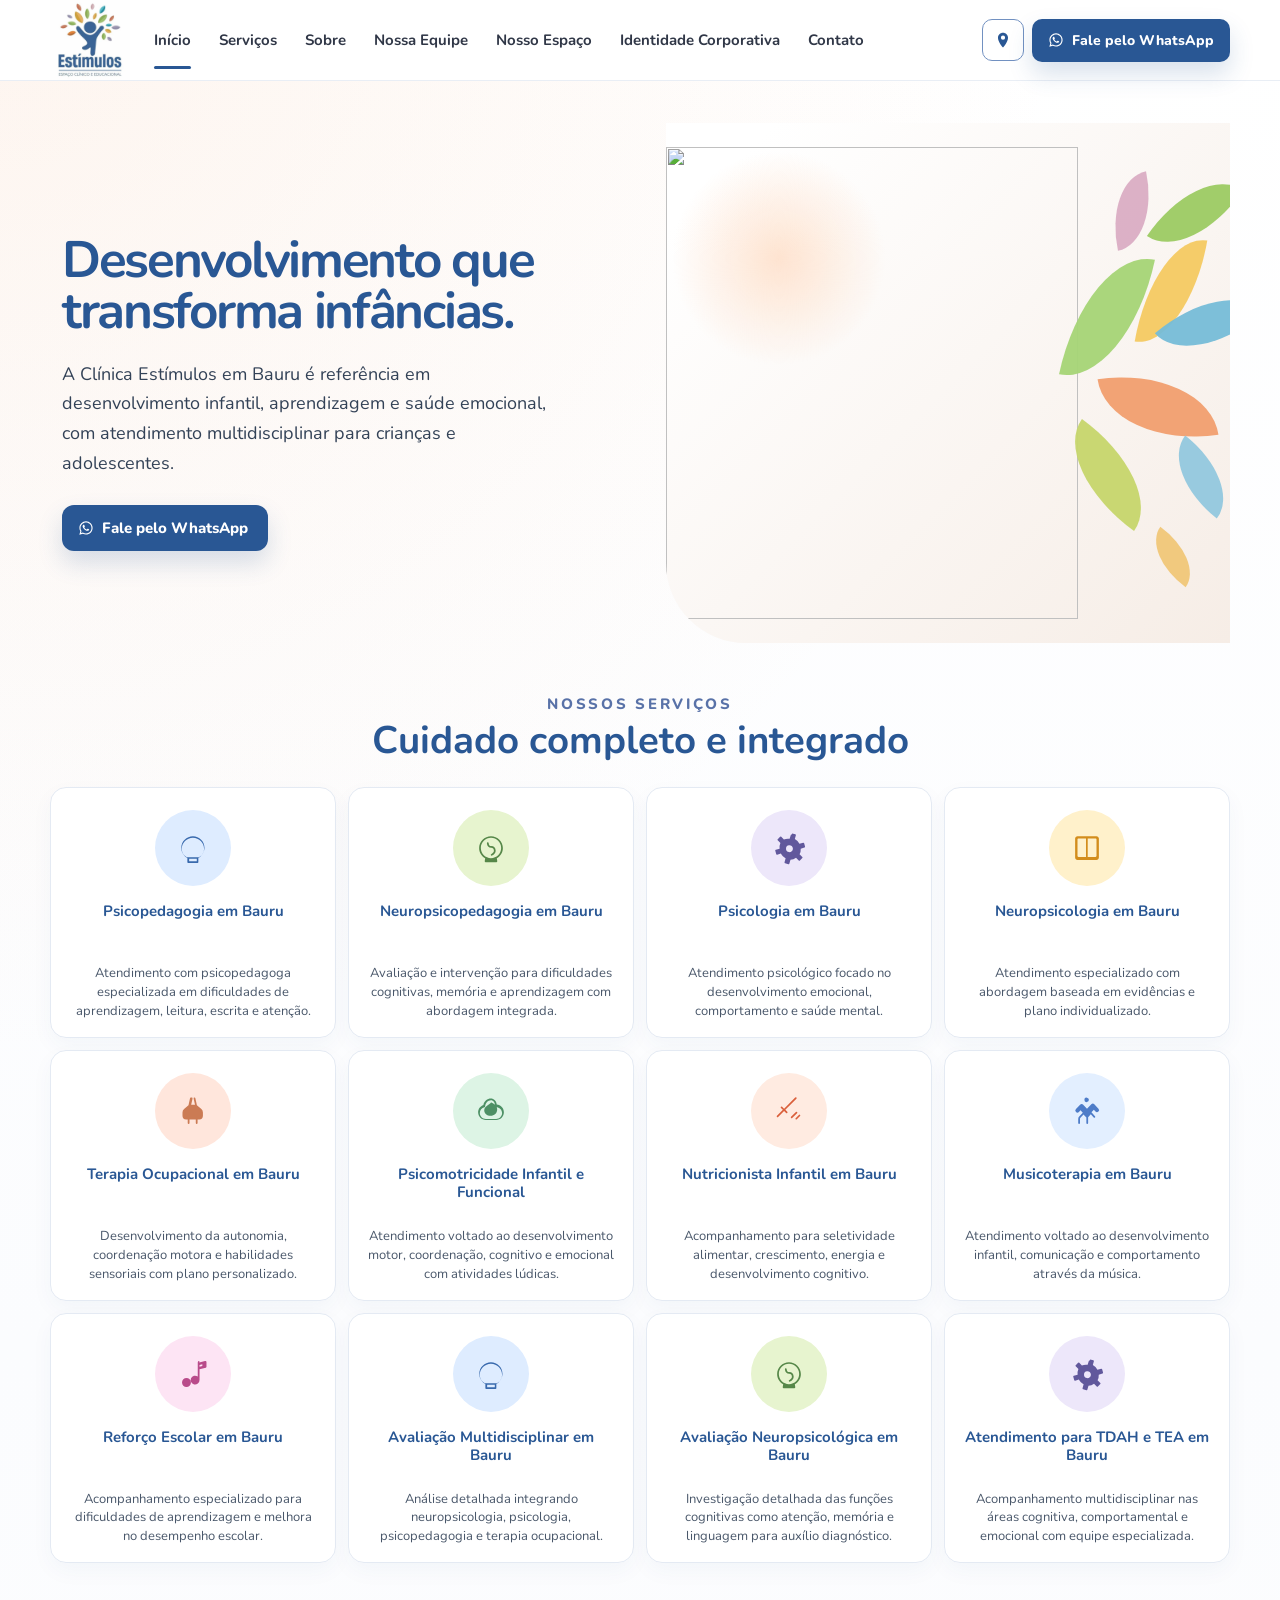
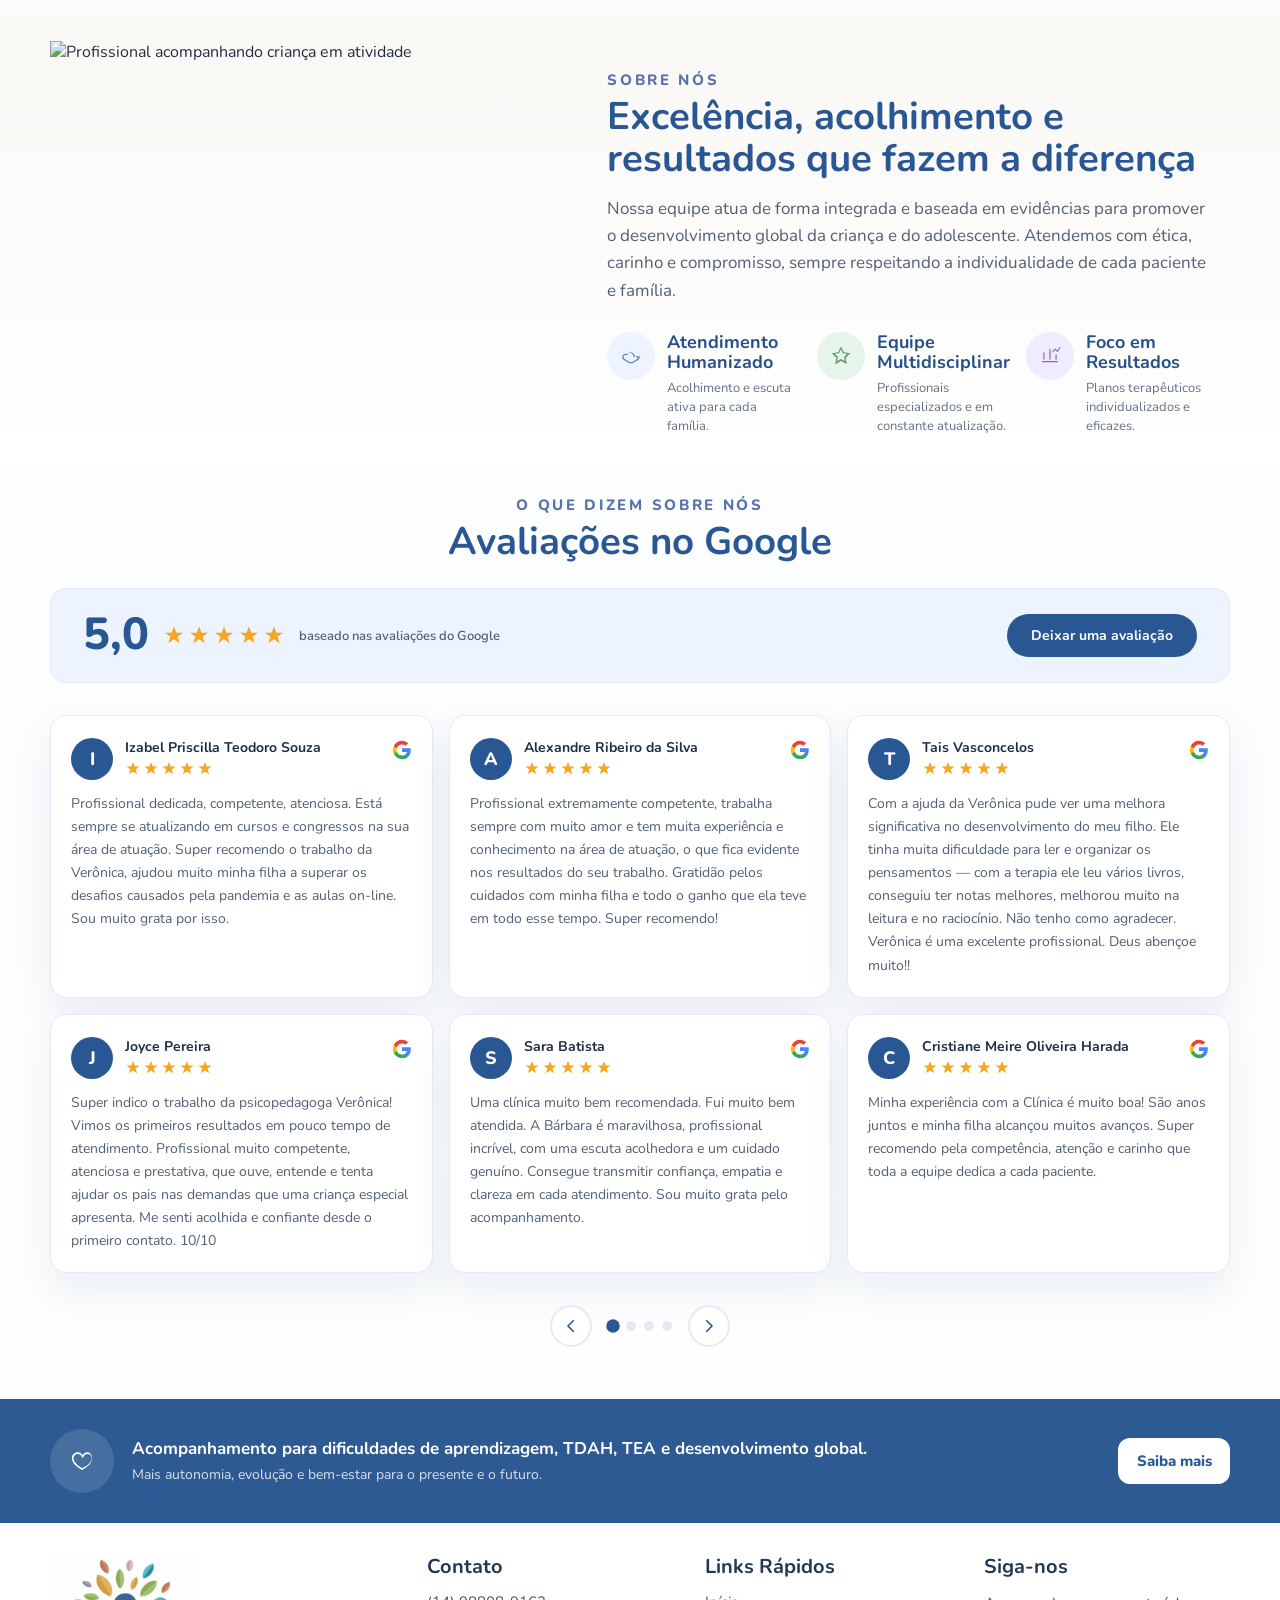
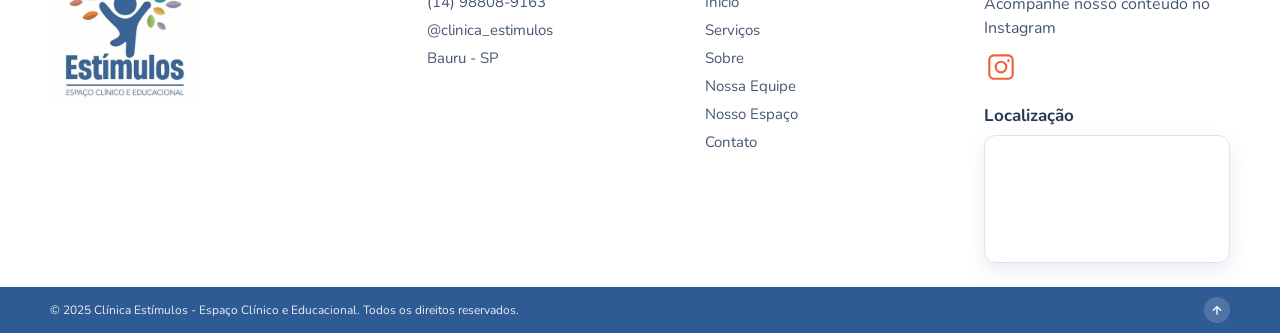
==== commit 34914965: "Add reviews carousel functionality with navigation controls" ====
--- a/index.html
+++ b/index.html
@@ -151,7 +151,8 @@
           </a>
         </div>
 
-        <div class="reviews-grid">
+        <div class="reviews-carousel">
+          <div class="reviews-grid reviews-slide active">
 
           <article class="review-card">
             <header class="review-header">
@@ -261,7 +262,274 @@
             <p class="review-text">Minha experiência com a Clínica é muito boa! São anos juntos e minha filha alcançou muitos avanços. Super recomendo pela competência, atenção e carinho que toda a equipe dedica a cada paciente.</p>
           </article>
 
-        </div>
+          </div><!-- /slide-1 -->
+
+          <div class="reviews-grid reviews-slide">
+
+            <article class="review-card">
+              <header class="review-header">
+                <div class="review-avatar" aria-hidden="true">M</div>
+                <div>
+                  <p class="review-author">Mara Gabriel Tales Alfini</p>
+                  <div class="review-stars" aria-label="4 estrelas">
+                    <svg viewBox="0 0 20 20" aria-hidden="true"><path d="M10 1.3 12.2 7h6l-4.9 3.6 1.9 5.9L10 13 4.8 16.5l1.9-5.9L1.8 7h6z"/></svg>
+                    <svg viewBox="0 0 20 20" aria-hidden="true"><path d="M10 1.3 12.2 7h6l-4.9 3.6 1.9 5.9L10 13 4.8 16.5l1.9-5.9L1.8 7h6z"/></svg>
+                    <svg viewBox="0 0 20 20" aria-hidden="true"><path d="M10 1.3 12.2 7h6l-4.9 3.6 1.9 5.9L10 13 4.8 16.5l1.9-5.9L1.8 7h6z"/></svg>
+                    <svg viewBox="0 0 20 20" aria-hidden="true"><path d="M10 1.3 12.2 7h6l-4.9 3.6 1.9 5.9L10 13 4.8 16.5l1.9-5.9L1.8 7h6z"/></svg>
+                  </div>
+                </div>
+                <svg class="review-google-icon" viewBox="0 0 24 24" aria-hidden="true"><path d="M22.56 12.25c0-.78-.07-1.53-.2-2.25H12v4.26h5.92c-.26 1.37-1.04 2.53-2.21 3.31v2.77h3.57c2.08-1.92 3.28-4.74 3.28-8.09z" fill="#4285F4"/><path d="M12 23c2.97 0 5.46-.98 7.28-2.66l-3.57-2.77c-.98.66-2.23 1.06-3.71 1.06-2.86 0-5.29-1.93-6.16-4.53H2.18v2.84C3.99 20.53 7.7 23 12 23z" fill="#34A853"/><path d="M5.84 14.09c-.22-.66-.35-1.36-.35-2.09s.13-1.43.35-2.09V7.07H2.18C1.43 8.55 1 10.22 1 12s.43 3.45 1.18 4.93l3.66-2.84z" fill="#FBBC05"/><path d="M12 5.38c1.62 0 3.06.56 4.21 1.64l3.15-3.15C17.45 2.09 14.97 1 12 1 7.7 1 3.99 3.47 2.18 7.07l3.66 2.84c.87-2.6 3.3-4.53 6.16-4.53z" fill="#EA4335"/></svg>
+              </header>
+              <p class="review-text">O Natan gosta muito da tia Veronica. Nós achamos ela uma super profissional, sempre carinhosa e atenciosa.</p>
+            </article>
+
+            <article class="review-card">
+              <header class="review-header">
+                <div class="review-avatar" aria-hidden="true">A</div>
+                <div>
+                  <p class="review-author">Adrianne de Araújo</p>
+                  <div class="review-stars" aria-label="4 estrelas">
+                    <svg viewBox="0 0 20 20" aria-hidden="true"><path d="M10 1.3 12.2 7h6l-4.9 3.6 1.9 5.9L10 13 4.8 16.5l1.9-5.9L1.8 7h6z"/></svg>
+                    <svg viewBox="0 0 20 20" aria-hidden="true"><path d="M10 1.3 12.2 7h6l-4.9 3.6 1.9 5.9L10 13 4.8 16.5l1.9-5.9L1.8 7h6z"/></svg>
+                    <svg viewBox="0 0 20 20" aria-hidden="true"><path d="M10 1.3 12.2 7h6l-4.9 3.6 1.9 5.9L10 13 4.8 16.5l1.9-5.9L1.8 7h6z"/></svg>
+                    <svg viewBox="0 0 20 20" aria-hidden="true"><path d="M10 1.3 12.2 7h6l-4.9 3.6 1.9 5.9L10 13 4.8 16.5l1.9-5.9L1.8 7h6z"/></svg>
+                  </div>
+                </div>
+                <svg class="review-google-icon" viewBox="0 0 24 24" aria-hidden="true"><path d="M22.56 12.25c0-.78-.07-1.53-.2-2.25H12v4.26h5.92c-.26 1.37-1.04 2.53-2.21 3.31v2.77h3.57c2.08-1.92 3.28-4.74 3.28-8.09z" fill="#4285F4"/><path d="M12 23c2.97 0 5.46-.98 7.28-2.66l-3.57-2.77c-.98.66-2.23 1.06-3.71 1.06-2.86 0-5.29-1.93-6.16-4.53H2.18v2.84C3.99 20.53 7.7 23 12 23z" fill="#34A853"/><path d="M5.84 14.09c-.22-.66-.35-1.36-.35-2.09s.13-1.43.35-2.09V7.07H2.18C1.43 8.55 1 10.22 1 12s.43 3.45 1.18 4.93l3.66-2.84z" fill="#FBBC05"/><path d="M12 5.38c1.62 0 3.06.56 4.21 1.64l3.15-3.15C17.45 2.09 14.97 1 12 1 7.7 1 3.99 3.47 2.18 7.07l3.66 2.84c.87-2.6 3.3-4.53 6.16-4.53z" fill="#EA4335"/></svg>
+              </header>
+              <p class="review-text">A psicóloga Bárbara Duarte é uma profissional incrível, dedicada, muito acolhedora com os pais e muito querida pelos pacientinhos! Indico de olhos fechados.</p>
+            </article>
+
+            <article class="review-card">
+              <header class="review-header">
+                <div class="review-avatar" aria-hidden="true">P</div>
+                <div>
+                  <p class="review-author">Patrícia Pereira Dos Santos</p>
+                  <div class="review-stars" aria-label="4 estrelas">
+                    <svg viewBox="0 0 20 20" aria-hidden="true"><path d="M10 1.3 12.2 7h6l-4.9 3.6 1.9 5.9L10 13 4.8 16.5l1.9-5.9L1.8 7h6z"/></svg>
+                    <svg viewBox="0 0 20 20" aria-hidden="true"><path d="M10 1.3 12.2 7h6l-4.9 3.6 1.9 5.9L10 13 4.8 16.5l1.9-5.9L1.8 7h6z"/></svg>
+                    <svg viewBox="0 0 20 20" aria-hidden="true"><path d="M10 1.3 12.2 7h6l-4.9 3.6 1.9 5.9L10 13 4.8 16.5l1.9-5.9L1.8 7h6z"/></svg>
+                    <svg viewBox="0 0 20 20" aria-hidden="true"><path d="M10 1.3 12.2 7h6l-4.9 3.6 1.9 5.9L10 13 4.8 16.5l1.9-5.9L1.8 7h6z"/></svg>
+                  </div>
+                </div>
+                <svg class="review-google-icon" viewBox="0 0 24 24" aria-hidden="true"><path d="M22.56 12.25c0-.78-.07-1.53-.2-2.25H12v4.26h5.92c-.26 1.37-1.04 2.53-2.21 3.31v2.77h3.57c2.08-1.92 3.28-4.74 3.28-8.09z" fill="#4285F4"/><path d="M12 23c2.97 0 5.46-.98 7.28-2.66l-3.57-2.77c-.98.66-2.23 1.06-3.71 1.06-2.86 0-5.29-1.93-6.16-4.53H2.18v2.84C3.99 20.53 7.7 23 12 23z" fill="#34A853"/><path d="M5.84 14.09c-.22-.66-.35-1.36-.35-2.09s.13-1.43.35-2.09V7.07H2.18C1.43 8.55 1 10.22 1 12s.43 3.45 1.18 4.93l3.66-2.84z" fill="#FBBC05"/><path d="M12 5.38c1.62 0 3.06.56 4.21 1.64l3.15-3.15C17.45 2.09 14.97 1 12 1 7.7 1 3.99 3.47 2.18 7.07l3.66 2.84c.87-2.6 3.3-4.53 6.16-4.53z" fill="#EA4335"/></svg>
+              </header>
+              <p class="review-text">A terapeuta ocupacional Nayara Batagini é maravilhosa, super atenciosa e profissional.</p>
+            </article>
+
+            <article class="review-card">
+              <header class="review-header">
+                <div class="review-avatar" aria-hidden="true">J</div>
+                <div>
+                  <p class="review-author">Jair Garcia</p>
+                  <div class="review-stars" aria-label="4 estrelas">
+                    <svg viewBox="0 0 20 20" aria-hidden="true"><path d="M10 1.3 12.2 7h6l-4.9 3.6 1.9 5.9L10 13 4.8 16.5l1.9-5.9L1.8 7h6z"/></svg>
+                    <svg viewBox="0 0 20 20" aria-hidden="true"><path d="M10 1.3 12.2 7h6l-4.9 3.6 1.9 5.9L10 13 4.8 16.5l1.9-5.9L1.8 7h6z"/></svg>
+                    <svg viewBox="0 0 20 20" aria-hidden="true"><path d="M10 1.3 12.2 7h6l-4.9 3.6 1.9 5.9L10 13 4.8 16.5l1.9-5.9L1.8 7h6z"/></svg>
+                    <svg viewBox="0 0 20 20" aria-hidden="true"><path d="M10 1.3 12.2 7h6l-4.9 3.6 1.9 5.9L10 13 4.8 16.5l1.9-5.9L1.8 7h6z"/></svg>
+                  </div>
+                </div>
+                <svg class="review-google-icon" viewBox="0 0 24 24" aria-hidden="true"><path d="M22.56 12.25c0-.78-.07-1.53-.2-2.25H12v4.26h5.92c-.26 1.37-1.04 2.53-2.21 3.31v2.77h3.57c2.08-1.92 3.28-4.74 3.28-8.09z" fill="#4285F4"/><path d="M12 23c2.97 0 5.46-.98 7.28-2.66l-3.57-2.77c-.98.66-2.23 1.06-3.71 1.06-2.86 0-5.29-1.93-6.16-4.53H2.18v2.84C3.99 20.53 7.7 23 12 23z" fill="#34A853"/><path d="M5.84 14.09c-.22-.66-.35-1.36-.35-2.09s.13-1.43.35-2.09V7.07H2.18C1.43 8.55 1 10.22 1 12s.43 3.45 1.18 4.93l3.66-2.84z" fill="#FBBC05"/><path d="M12 5.38c1.62 0 3.06.56 4.21 1.64l3.15-3.15C17.45 2.09 14.97 1 12 1 7.7 1 3.99 3.47 2.18 7.07l3.66 2.84c.87-2.6 3.3-4.53 6.16-4.53z" fill="#EA4335"/></svg>
+              </header>
+              <p class="review-text">Minha filha atendida pela psicopedagoga Verônica teve grande avanço na aprendizagem. Agradeço muito!</p>
+            </article>
+
+            <article class="review-card">
+              <header class="review-header">
+                <div class="review-avatar" aria-hidden="true">L</div>
+                <div>
+                  <p class="review-author">Laura Cotta Repolês Ferreira</p>
+                  <div class="review-stars" aria-label="4 estrelas">
+                    <svg viewBox="0 0 20 20" aria-hidden="true"><path d="M10 1.3 12.2 7h6l-4.9 3.6 1.9 5.9L10 13 4.8 16.5l1.9-5.9L1.8 7h6z"/></svg>
+                    <svg viewBox="0 0 20 20" aria-hidden="true"><path d="M10 1.3 12.2 7h6l-4.9 3.6 1.9 5.9L10 13 4.8 16.5l1.9-5.9L1.8 7h6z"/></svg>
+                    <svg viewBox="0 0 20 20" aria-hidden="true"><path d="M10 1.3 12.2 7h6l-4.9 3.6 1.9 5.9L10 13 4.8 16.5l1.9-5.9L1.8 7h6z"/></svg>
+                    <svg viewBox="0 0 20 20" aria-hidden="true"><path d="M10 1.3 12.2 7h6l-4.9 3.6 1.9 5.9L10 13 4.8 16.5l1.9-5.9L1.8 7h6z"/></svg>
+                  </div>
+                </div>
+                <svg class="review-google-icon" viewBox="0 0 24 24" aria-hidden="true"><path d="M22.56 12.25c0-.78-.07-1.53-.2-2.25H12v4.26h5.92c-.26 1.37-1.04 2.53-2.21 3.31v2.77h3.57c2.08-1.92 3.28-4.74 3.28-8.09z" fill="#4285F4"/><path d="M12 23c2.97 0 5.46-.98 7.28-2.66l-3.57-2.77c-.98.66-2.23 1.06-3.71 1.06-2.86 0-5.29-1.93-6.16-4.53H2.18v2.84C3.99 20.53 7.7 23 12 23z" fill="#34A853"/><path d="M5.84 14.09c-.22-.66-.35-1.36-.35-2.09s.13-1.43.35-2.09V7.07H2.18C1.43 8.55 1 10.22 1 12s.43 3.45 1.18 4.93l3.66-2.84z" fill="#FBBC05"/><path d="M12 5.38c1.62 0 3.06.56 4.21 1.64l3.15-3.15C17.45 2.09 14.97 1 12 1 7.7 1 3.99 3.47 2.18 7.07l3.66 2.84c.87-2.6 3.3-4.53 6.16-4.53z" fill="#EA4335"/></svg>
+              </header>
+              <p class="review-text">Clínica bem localizada, com boa estrutura e profissionais super competentes!</p>
+            </article>
+
+            <article class="review-card">
+              <header class="review-header">
+                <div class="review-avatar" aria-hidden="true">P</div>
+                <div>
+                  <p class="review-author">Priscila Pedro Martinez de Brito</p>
+                  <div class="review-stars" aria-label="4 estrelas">
+                    <svg viewBox="0 0 20 20" aria-hidden="true"><path d="M10 1.3 12.2 7h6l-4.9 3.6 1.9 5.9L10 13 4.8 16.5l1.9-5.9L1.8 7h6z"/></svg>
+                    <svg viewBox="0 0 20 20" aria-hidden="true"><path d="M10 1.3 12.2 7h6l-4.9 3.6 1.9 5.9L10 13 4.8 16.5l1.9-5.9L1.8 7h6z"/></svg>
+                    <svg viewBox="0 0 20 20" aria-hidden="true"><path d="M10 1.3 12.2 7h6l-4.9 3.6 1.9 5.9L10 13 4.8 16.5l1.9-5.9L1.8 7h6z"/></svg>
+                    <svg viewBox="0 0 20 20" aria-hidden="true"><path d="M10 1.3 12.2 7h6l-4.9 3.6 1.9 5.9L10 13 4.8 16.5l1.9-5.9L1.8 7h6z"/></svg>
+                  </div>
+                </div>
+                <svg class="review-google-icon" viewBox="0 0 24 24" aria-hidden="true"><path d="M22.56 12.25c0-.78-.07-1.53-.2-2.25H12v4.26h5.92c-.26 1.37-1.04 2.53-2.21 3.31v2.77h3.57c2.08-1.92 3.28-4.74 3.28-8.09z" fill="#4285F4"/><path d="M12 23c2.97 0 5.46-.98 7.28-2.66l-3.57-2.77c-.98.66-2.23 1.06-3.71 1.06-2.86 0-5.29-1.93-6.16-4.53H2.18v2.84C3.99 20.53 7.7 23 12 23z" fill="#34A853"/><path d="M5.84 14.09c-.22-.66-.35-1.36-.35-2.09s.13-1.43.35-2.09V7.07H2.18C1.43 8.55 1 10.22 1 12s.43 3.45 1.18 4.93l3.66-2.84z" fill="#FBBC05"/><path d="M12 5.38c1.62 0 3.06.56 4.21 1.64l3.15-3.15C17.45 2.09 14.97 1 12 1 7.7 1 3.99 3.47 2.18 7.07l3.66 2.84c.87-2.6 3.3-4.53 6.16-4.53z" fill="#EA4335"/></svg>
+              </header>
+              <p class="review-text">A terapeuta Nayara Batagini é uma excelente profissional.</p>
+            </article>
+
+          </div><!-- /slide-2 -->
+
+          <div class="reviews-grid reviews-slide">
+
+            <article class="review-card">
+              <header class="review-header">
+                <div class="review-avatar" aria-hidden="true">A</div>
+                <div>
+                  <p class="review-author">Angela Mieko</p>
+                  <div class="review-stars" aria-label="4 estrelas">
+                    <svg viewBox="0 0 20 20" aria-hidden="true"><path d="M10 1.3 12.2 7h6l-4.9 3.6 1.9 5.9L10 13 4.8 16.5l1.9-5.9L1.8 7h6z"/></svg>
+                    <svg viewBox="0 0 20 20" aria-hidden="true"><path d="M10 1.3 12.2 7h6l-4.9 3.6 1.9 5.9L10 13 4.8 16.5l1.9-5.9L1.8 7h6z"/></svg>
+                    <svg viewBox="0 0 20 20" aria-hidden="true"><path d="M10 1.3 12.2 7h6l-4.9 3.6 1.9 5.9L10 13 4.8 16.5l1.9-5.9L1.8 7h6z"/></svg>
+                    <svg viewBox="0 0 20 20" aria-hidden="true"><path d="M10 1.3 12.2 7h6l-4.9 3.6 1.9 5.9L10 13 4.8 16.5l1.9-5.9L1.8 7h6z"/></svg>
+                  </div>
+                </div>
+                <svg class="review-google-icon" viewBox="0 0 24 24" aria-hidden="true"><path d="M22.56 12.25c0-.78-.07-1.53-.2-2.25H12v4.26h5.92c-.26 1.37-1.04 2.53-2.21 3.31v2.77h3.57c2.08-1.92 3.28-4.74 3.28-8.09z" fill="#4285F4"/><path d="M12 23c2.97 0 5.46-.98 7.28-2.66l-3.57-2.77c-.98.66-2.23 1.06-3.71 1.06-2.86 0-5.29-1.93-6.16-4.53H2.18v2.84C3.99 20.53 7.7 23 12 23z" fill="#34A853"/><path d="M5.84 14.09c-.22-.66-.35-1.36-.35-2.09s.13-1.43.35-2.09V7.07H2.18C1.43 8.55 1 10.22 1 12s.43 3.45 1.18 4.93l3.66-2.84z" fill="#FBBC05"/><path d="M12 5.38c1.62 0 3.06.56 4.21 1.64l3.15-3.15C17.45 2.09 14.97 1 12 1 7.7 1 3.99 3.47 2.18 7.07l3.66 2.84c.87-2.6 3.3-4.53 6.16-4.53z" fill="#EA4335"/></svg>
+              </header>
+              <p class="review-text">Profissionais maravilhosas! Fizeram a diferença na vida do meu filho e da minha família!!</p>
+            </article>
+
+            <article class="review-card">
+              <header class="review-header">
+                <div class="review-avatar" aria-hidden="true">R</div>
+                <div>
+                  <p class="review-author">Roberto Calheiros</p>
+                  <div class="review-stars" aria-label="4 estrelas">
+                    <svg viewBox="0 0 20 20" aria-hidden="true"><path d="M10 1.3 12.2 7h6l-4.9 3.6 1.9 5.9L10 13 4.8 16.5l1.9-5.9L1.8 7h6z"/></svg>
+                    <svg viewBox="0 0 20 20" aria-hidden="true"><path d="M10 1.3 12.2 7h6l-4.9 3.6 1.9 5.9L10 13 4.8 16.5l1.9-5.9L1.8 7h6z"/></svg>
+                    <svg viewBox="0 0 20 20" aria-hidden="true"><path d="M10 1.3 12.2 7h6l-4.9 3.6 1.9 5.9L10 13 4.8 16.5l1.9-5.9L1.8 7h6z"/></svg>
+                    <svg viewBox="0 0 20 20" aria-hidden="true"><path d="M10 1.3 12.2 7h6l-4.9 3.6 1.9 5.9L10 13 4.8 16.5l1.9-5.9L1.8 7h6z"/></svg>
+                  </div>
+                </div>
+                <svg class="review-google-icon" viewBox="0 0 24 24" aria-hidden="true"><path d="M22.56 12.25c0-.78-.07-1.53-.2-2.25H12v4.26h5.92c-.26 1.37-1.04 2.53-2.21 3.31v2.77h3.57c2.08-1.92 3.28-4.74 3.28-8.09z" fill="#4285F4"/><path d="M12 23c2.97 0 5.46-.98 7.28-2.66l-3.57-2.77c-.98.66-2.23 1.06-3.71 1.06-2.86 0-5.29-1.93-6.16-4.53H2.18v2.84C3.99 20.53 7.7 23 12 23z" fill="#34A853"/><path d="M5.84 14.09c-.22-.66-.35-1.36-.35-2.09s.13-1.43.35-2.09V7.07H2.18C1.43 8.55 1 10.22 1 12s.43 3.45 1.18 4.93l3.66-2.84z" fill="#FBBC05"/><path d="M12 5.38c1.62 0 3.06.56 4.21 1.64l3.15-3.15C17.45 2.09 14.97 1 12 1 7.7 1 3.99 3.47 2.18 7.07l3.66 2.84c.87-2.6 3.3-4.53 6.16-4.53z" fill="#EA4335"/></svg>
+              </header>
+              <p class="review-text">A professora Ligia Serrano planeja aulas de Português assertivas e que resolvem as dificuldades de aprendizagem dos alunos. Vale a pena agendar!</p>
+            </article>
+
+            <article class="review-card">
+              <header class="review-header">
+                <div class="review-avatar" aria-hidden="true">C</div>
+                <div>
+                  <p class="review-author">Camila Pereira</p>
+                  <div class="review-stars" aria-label="4 estrelas">
+                    <svg viewBox="0 0 20 20" aria-hidden="true"><path d="M10 1.3 12.2 7h6l-4.9 3.6 1.9 5.9L10 13 4.8 16.5l1.9-5.9L1.8 7h6z"/></svg>
+                    <svg viewBox="0 0 20 20" aria-hidden="true"><path d="M10 1.3 12.2 7h6l-4.9 3.6 1.9 5.9L10 13 4.8 16.5l1.9-5.9L1.8 7h6z"/></svg>
+                    <svg viewBox="0 0 20 20" aria-hidden="true"><path d="M10 1.3 12.2 7h6l-4.9 3.6 1.9 5.9L10 13 4.8 16.5l1.9-5.9L1.8 7h6z"/></svg>
+                    <svg viewBox="0 0 20 20" aria-hidden="true"><path d="M10 1.3 12.2 7h6l-4.9 3.6 1.9 5.9L10 13 4.8 16.5l1.9-5.9L1.8 7h6z"/></svg>
+                  </div>
+                </div>
+                <svg class="review-google-icon" viewBox="0 0 24 24" aria-hidden="true"><path d="M22.56 12.25c0-.78-.07-1.53-.2-2.25H12v4.26h5.92c-.26 1.37-1.04 2.53-2.21 3.31v2.77h3.57c2.08-1.92 3.28-4.74 3.28-8.09z" fill="#4285F4"/><path d="M12 23c2.97 0 5.46-.98 7.28-2.66l-3.57-2.77c-.98.66-2.23 1.06-3.71 1.06-2.86 0-5.29-1.93-6.16-4.53H2.18v2.84C3.99 20.53 7.7 23 12 23z" fill="#34A853"/><path d="M5.84 14.09c-.22-.66-.35-1.36-.35-2.09s.13-1.43.35-2.09V7.07H2.18C1.43 8.55 1 10.22 1 12s.43 3.45 1.18 4.93l3.66-2.84z" fill="#FBBC05"/><path d="M12 5.38c1.62 0 3.06.56 4.21 1.64l3.15-3.15C17.45 2.09 14.97 1 12 1 7.7 1 3.99 3.47 2.18 7.07l3.66 2.84c.87-2.6 3.3-4.53 6.16-4.53z" fill="#EA4335"/></svg>
+              </header>
+              <p class="review-text">Gostaria de destacar especialmente as aulas de Português, conduzidas com muita dedicação, paciência e didática. As aulas fazem toda a diferença para alunos com dificuldade, trazendo mais confiança e progresso real no aprendizado. Recomendo fortemente!</p>
+            </article>
+
+            <article class="review-card">
+              <header class="review-header">
+                <div class="review-avatar" aria-hidden="true">I</div>
+                <div>
+                  <p class="review-author">Ivanete Moraes</p>
+                  <div class="review-stars" aria-label="4 estrelas">
+                    <svg viewBox="0 0 20 20" aria-hidden="true"><path d="M10 1.3 12.2 7h6l-4.9 3.6 1.9 5.9L10 13 4.8 16.5l1.9-5.9L1.8 7h6z"/></svg>
+                    <svg viewBox="0 0 20 20" aria-hidden="true"><path d="M10 1.3 12.2 7h6l-4.9 3.6 1.9 5.9L10 13 4.8 16.5l1.9-5.9L1.8 7h6z"/></svg>
+                    <svg viewBox="0 0 20 20" aria-hidden="true"><path d="M10 1.3 12.2 7h6l-4.9 3.6 1.9 5.9L10 13 4.8 16.5l1.9-5.9L1.8 7h6z"/></svg>
+                    <svg viewBox="0 0 20 20" aria-hidden="true"><path d="M10 1.3 12.2 7h6l-4.9 3.6 1.9 5.9L10 13 4.8 16.5l1.9-5.9L1.8 7h6z"/></svg>
+                  </div>
+                </div>
+                <svg class="review-google-icon" viewBox="0 0 24 24" aria-hidden="true"><path d="M22.56 12.25c0-.78-.07-1.53-.2-2.25H12v4.26h5.92c-.26 1.37-1.04 2.53-2.21 3.31v2.77h3.57c2.08-1.92 3.28-4.74 3.28-8.09z" fill="#4285F4"/><path d="M12 23c2.97 0 5.46-.98 7.28-2.66l-3.57-2.77c-.98.66-2.23 1.06-3.71 1.06-2.86 0-5.29-1.93-6.16-4.53H2.18v2.84C3.99 20.53 7.7 23 12 23z" fill="#34A853"/><path d="M5.84 14.09c-.22-.66-.35-1.36-.35-2.09s.13-1.43.35-2.09V7.07H2.18C1.43 8.55 1 10.22 1 12s.43 3.45 1.18 4.93l3.66-2.84z" fill="#FBBC05"/><path d="M12 5.38c1.62 0 3.06.56 4.21 1.64l3.15-3.15C17.45 2.09 14.97 1 12 1 7.7 1 3.99 3.47 2.18 7.07l3.66 2.84c.87-2.6 3.3-4.53 6.16-4.53z" fill="#EA4335"/></svg>
+              </header>
+              <p class="review-text">O Edvaldo é um professor muito dedicado! Além de estudioso, busca sempre estabelecer uma relação boa com seus alunos. Parabéns pela bela profissão que escolheu.</p>
+            </article>
+
+            <article class="review-card">
+              <header class="review-header">
+                <div class="review-avatar" aria-hidden="true">C</div>
+                <div>
+                  <p class="review-author">Cibele Soares</p>
+                  <div class="review-stars" aria-label="4 estrelas">
+                    <svg viewBox="0 0 20 20" aria-hidden="true"><path d="M10 1.3 12.2 7h6l-4.9 3.6 1.9 5.9L10 13 4.8 16.5l1.9-5.9L1.8 7h6z"/></svg>
+                    <svg viewBox="0 0 20 20" aria-hidden="true"><path d="M10 1.3 12.2 7h6l-4.9 3.6 1.9 5.9L10 13 4.8 16.5l1.9-5.9L1.8 7h6z"/></svg>
+                    <svg viewBox="0 0 20 20" aria-hidden="true"><path d="M10 1.3 12.2 7h6l-4.9 3.6 1.9 5.9L10 13 4.8 16.5l1.9-5.9L1.8 7h6z"/></svg>
+                    <svg viewBox="0 0 20 20" aria-hidden="true"><path d="M10 1.3 12.2 7h6l-4.9 3.6 1.9 5.9L10 13 4.8 16.5l1.9-5.9L1.8 7h6z"/></svg>
+                  </div>
+                </div>
+                <svg class="review-google-icon" viewBox="0 0 24 24" aria-hidden="true"><path d="M22.56 12.25c0-.78-.07-1.53-.2-2.25H12v4.26h5.92c-.26 1.37-1.04 2.53-2.21 3.31v2.77h3.57c2.08-1.92 3.28-4.74 3.28-8.09z" fill="#4285F4"/><path d="M12 23c2.97 0 5.46-.98 7.28-2.66l-3.57-2.77c-.98.66-2.23 1.06-3.71 1.06-2.86 0-5.29-1.93-6.16-4.53H2.18v2.84C3.99 20.53 7.7 23 12 23z" fill="#34A853"/><path d="M5.84 14.09c-.22-.66-.35-1.36-.35-2.09s.13-1.43.35-2.09V7.07H2.18C1.43 8.55 1 10.22 1 12s.43 3.45 1.18 4.93l3.66-2.84z" fill="#FBBC05"/><path d="M12 5.38c1.62 0 3.06.56 4.21 1.64l3.15-3.15C17.45 2.09 14.97 1 12 1 7.7 1 3.99 3.47 2.18 7.07l3.66 2.84c.87-2.6 3.3-4.53 6.16-4.53z" fill="#EA4335"/></svg>
+              </header>
+              <p class="review-text">Minha filha faz Funcional Kids com a Celi. Eu amo o trabalho dela — muito profissional! Totalmente qualificada, dinâmica. Realiza um trabalho sensacional com as crianças, trabalhando coordenação, equilíbrio, agilidade e toda a parte funcional de forma leve e lúdica.</p>
+            </article>
+
+            <article class="review-card">
+              <header class="review-header">
+                <div class="review-avatar" aria-hidden="true">A</div>
+                <div>
+                  <p class="review-author">Ana Paula Tragante</p>
+                  <div class="review-stars" aria-label="4 estrelas">
+                    <svg viewBox="0 0 20 20" aria-hidden="true"><path d="M10 1.3 12.2 7h6l-4.9 3.6 1.9 5.9L10 13 4.8 16.5l1.9-5.9L1.8 7h6z"/></svg>
+                    <svg viewBox="0 0 20 20" aria-hidden="true"><path d="M10 1.3 12.2 7h6l-4.9 3.6 1.9 5.9L10 13 4.8 16.5l1.9-5.9L1.8 7h6z"/></svg>
+                    <svg viewBox="0 0 20 20" aria-hidden="true"><path d="M10 1.3 12.2 7h6l-4.9 3.6 1.9 5.9L10 13 4.8 16.5l1.9-5.9L1.8 7h6z"/></svg>
+                    <svg viewBox="0 0 20 20" aria-hidden="true"><path d="M10 1.3 12.2 7h6l-4.9 3.6 1.9 5.9L10 13 4.8 16.5l1.9-5.9L1.8 7h6z"/></svg>
+                  </div>
+                </div>
+                <svg class="review-google-icon" viewBox="0 0 24 24" aria-hidden="true"><path d="M22.56 12.25c0-.78-.07-1.53-.2-2.25H12v4.26h5.92c-.26 1.37-1.04 2.53-2.21 3.31v2.77h3.57c2.08-1.92 3.28-4.74 3.28-8.09z" fill="#4285F4"/><path d="M12 23c2.97 0 5.46-.98 7.28-2.66l-3.57-2.77c-.98.66-2.23 1.06-3.71 1.06-2.86 0-5.29-1.93-6.16-4.53H2.18v2.84C3.99 20.53 7.7 23 12 23z" fill="#34A853"/><path d="M5.84 14.09c-.22-.66-.35-1.36-.35-2.09s.13-1.43.35-2.09V7.07H2.18C1.43 8.55 1 10.22 1 12s.43 3.45 1.18 4.93l3.66-2.84z" fill="#FBBC05"/><path d="M12 5.38c1.62 0 3.06.56 4.21 1.64l3.15-3.15C17.45 2.09 14.97 1 12 1 7.7 1 3.99 3.47 2.18 7.07l3.66 2.84c.87-2.6 3.3-4.53 6.16-4.53z" fill="#EA4335"/></svg>
+              </header>
+              <p class="review-text">A Celi que atende na Clínica Estímulos é excepcional! Meu filho faz Personal Kids com ela há alguns anos e ela sempre muito atenciosa e profissional. Ele ama as atividades que ela propõe.</p>
+            </article>
+
+          </div><!-- /slide-3 -->
+
+          <div class="reviews-grid reviews-slide">
+
+            <article class="review-card">
+              <header class="review-header">
+                <div class="review-avatar" aria-hidden="true">E</div>
+                <div>
+                  <p class="review-author">Elisa Carneiro da Cunha Garcia</p>
+                  <div class="review-stars" aria-label="4 estrelas">
+                    <svg viewBox="0 0 20 20" aria-hidden="true"><path d="M10 1.3 12.2 7h6l-4.9 3.6 1.9 5.9L10 13 4.8 16.5l1.9-5.9L1.8 7h6z"/></svg>
+                    <svg viewBox="0 0 20 20" aria-hidden="true"><path d="M10 1.3 12.2 7h6l-4.9 3.6 1.9 5.9L10 13 4.8 16.5l1.9-5.9L1.8 7h6z"/></svg>
+                    <svg viewBox="0 0 20 20" aria-hidden="true"><path d="M10 1.3 12.2 7h6l-4.9 3.6 1.9 5.9L10 13 4.8 16.5l1.9-5.9L1.8 7h6z"/></svg>
+                    <svg viewBox="0 0 20 20" aria-hidden="true"><path d="M10 1.3 12.2 7h6l-4.9 3.6 1.9 5.9L10 13 4.8 16.5l1.9-5.9L1.8 7h6z"/></svg>
+                  </div>
+                </div>
+                <svg class="review-google-icon" viewBox="0 0 24 24" aria-hidden="true"><path d="M22.56 12.25c0-.78-.07-1.53-.2-2.25H12v4.26h5.92c-.26 1.37-1.04 2.53-2.21 3.31v2.77h3.57c2.08-1.92 3.28-4.74 3.28-8.09z" fill="#4285F4"/><path d="M12 23c2.97 0 5.46-.98 7.28-2.66l-3.57-2.77c-.98.66-2.23 1.06-3.71 1.06-2.86 0-5.29-1.93-6.16-4.53H2.18v2.84C3.99 20.53 7.7 23 12 23z" fill="#34A853"/><path d="M5.84 14.09c-.22-.66-.35-1.36-.35-2.09s.13-1.43.35-2.09V7.07H2.18C1.43 8.55 1 10.22 1 12s.43 3.45 1.18 4.93l3.66-2.84z" fill="#FBBC05"/><path d="M12 5.38c1.62 0 3.06.56 4.21 1.64l3.15-3.15C17.45 2.09 14.97 1 12 1 7.7 1 3.99 3.47 2.18 7.07l3.66 2.84c.87-2.6 3.3-4.53 6.16-4.53z" fill="#EA4335"/></svg>
+              </header>
+              <p class="review-text">Excelente profissional, dedicada e com uma ligação muito boa com as crianças, fazendo com que elas façam exercícios com prazer! Minha filha adora e já evoluiu bastante desde que começou!!</p>
+            </article>
+
+            <article class="review-card">
+              <header class="review-header">
+                <div class="review-avatar" aria-hidden="true">C</div>
+                <div>
+                  <p class="review-author">Camila Maciel de Sousa</p>
+                  <div class="review-stars" aria-label="4 estrelas">
+                    <svg viewBox="0 0 20 20" aria-hidden="true"><path d="M10 1.3 12.2 7h6l-4.9 3.6 1.9 5.9L10 13 4.8 16.5l1.9-5.9L1.8 7h6z"/></svg>
+                    <svg viewBox="0 0 20 20" aria-hidden="true"><path d="M10 1.3 12.2 7h6l-4.9 3.6 1.9 5.9L10 13 4.8 16.5l1.9-5.9L1.8 7h6z"/></svg>
+                    <svg viewBox="0 0 20 20" aria-hidden="true"><path d="M10 1.3 12.2 7h6l-4.9 3.6 1.9 5.9L10 13 4.8 16.5l1.9-5.9L1.8 7h6z"/></svg>
+                    <svg viewBox="0 0 20 20" aria-hidden="true"><path d="M10 1.3 12.2 7h6l-4.9 3.6 1.9 5.9L10 13 4.8 16.5l1.9-5.9L1.8 7h6z"/></svg>
+                  </div>
+                </div>
+                <svg class="review-google-icon" viewBox="0 0 24 24" aria-hidden="true"><path d="M22.56 12.25c0-.78-.07-1.53-.2-2.25H12v4.26h5.92c-.26 1.37-1.04 2.53-2.21 3.31v2.77h3.57c2.08-1.92 3.28-4.74 3.28-8.09z" fill="#4285F4"/><path d="M12 23c2.97 0 5.46-.98 7.28-2.66l-3.57-2.77c-.98.66-2.23 1.06-3.71 1.06-2.86 0-5.29-1.93-6.16-4.53H2.18v2.84C3.99 20.53 7.7 23 12 23z" fill="#34A853"/><path d="M5.84 14.09c-.22-.66-.35-1.36-.35-2.09s.13-1.43.35-2.09V7.07H2.18C1.43 8.55 1 10.22 1 12s.43 3.45 1.18 4.93l3.66-2.84z" fill="#FBBC05"/><path d="M12 5.38c1.62 0 3.06.56 4.21 1.64l3.15-3.15C17.45 2.09 14.97 1 12 1 7.7 1 3.99 3.47 2.18 7.07l3.66 2.84c.87-2.6 3.3-4.53 6.16-4.53z" fill="#EA4335"/></svg>
+              </header>
+              <p class="review-text">Muito atenciosa e competente, faz um trabalho incrível com meu filho. Eu recomendo.</p>
+            </article>
+
+          </div><!-- /slide-4 -->
+
+        </div><!-- .reviews-carousel -->
+
+        <nav class="reviews-nav" aria-label="Navegação de avaliações">
+          <button class="reviews-nav-btn" id="reviews-prev" aria-label="Avaliações anteriores">
+            <svg viewBox="0 0 24 24" aria-hidden="true"><path d="M15 5 8 12l7 7" stroke="currentColor" stroke-width="2.2" stroke-linecap="round" stroke-linejoin="round" fill="none"/></svg>
+          </button>
+          <div class="reviews-dots" role="group" aria-label="Páginas de avaliações">
+            <button class="reviews-dot active" aria-label="Página 1 de 4"></button>
+            <button class="reviews-dot" aria-label="Página 2 de 4"></button>
+            <button class="reviews-dot" aria-label="Página 3 de 4"></button>
+            <button class="reviews-dot" aria-label="Página 4 de 4"></button>
+          </div>
+          <button class="reviews-nav-btn" id="reviews-next" aria-label="Próximas avaliações">
+            <svg viewBox="0 0 24 24" aria-hidden="true"><path d="M9 5l7 7-7 7" stroke="currentColor" stroke-width="2.2" stroke-linecap="round" stroke-linejoin="round" fill="none"/></svg>
+          </button>
+        </nav>
       </div>
     </section>
 
--- a/css/style.css
+++ b/css/style.css
@@ -1271,6 +1271,61 @@
   }
 }
 
+/* Reviews Carousel */
+.reviews-slide {
+  display: none;
+}
+.reviews-slide.active {
+  display: grid;
+}
+.reviews-nav {
+  display: flex;
+  align-items: center;
+  justify-content: center;
+  gap: 16px;
+  margin-top: 32px;
+}
+.reviews-nav-btn {
+  width: 42px;
+  height: 42px;
+  border-radius: 50%;
+  border: 2px solid var(--line);
+  background: #fff;
+  cursor: pointer;
+  display: grid;
+  place-items: center;
+  color: var(--blue);
+  transition: background 0.2s, border-color 0.2s;
+  flex-shrink: 0;
+}
+.reviews-nav-btn svg {
+  width: 18px;
+  height: 18px;
+}
+.reviews-nav-btn:hover {
+  background: #eef3fb;
+  border-color: var(--blue);
+}
+.reviews-dots {
+  display: flex;
+  gap: 8px;
+  align-items: center;
+}
+.reviews-dot {
+  width: 10px;
+  height: 10px;
+  border-radius: 50%;
+  border: none;
+  background: var(--line);
+  cursor: pointer;
+  padding: 0;
+  transition: background 0.2s, transform 0.2s;
+}
+.reviews-dot.active {
+  background: var(--blue);
+  transform: scale(1.35);
+}
+
 /* Nosso Espaco Page Styles */
 .space-gallery {
   padding-top: 0;
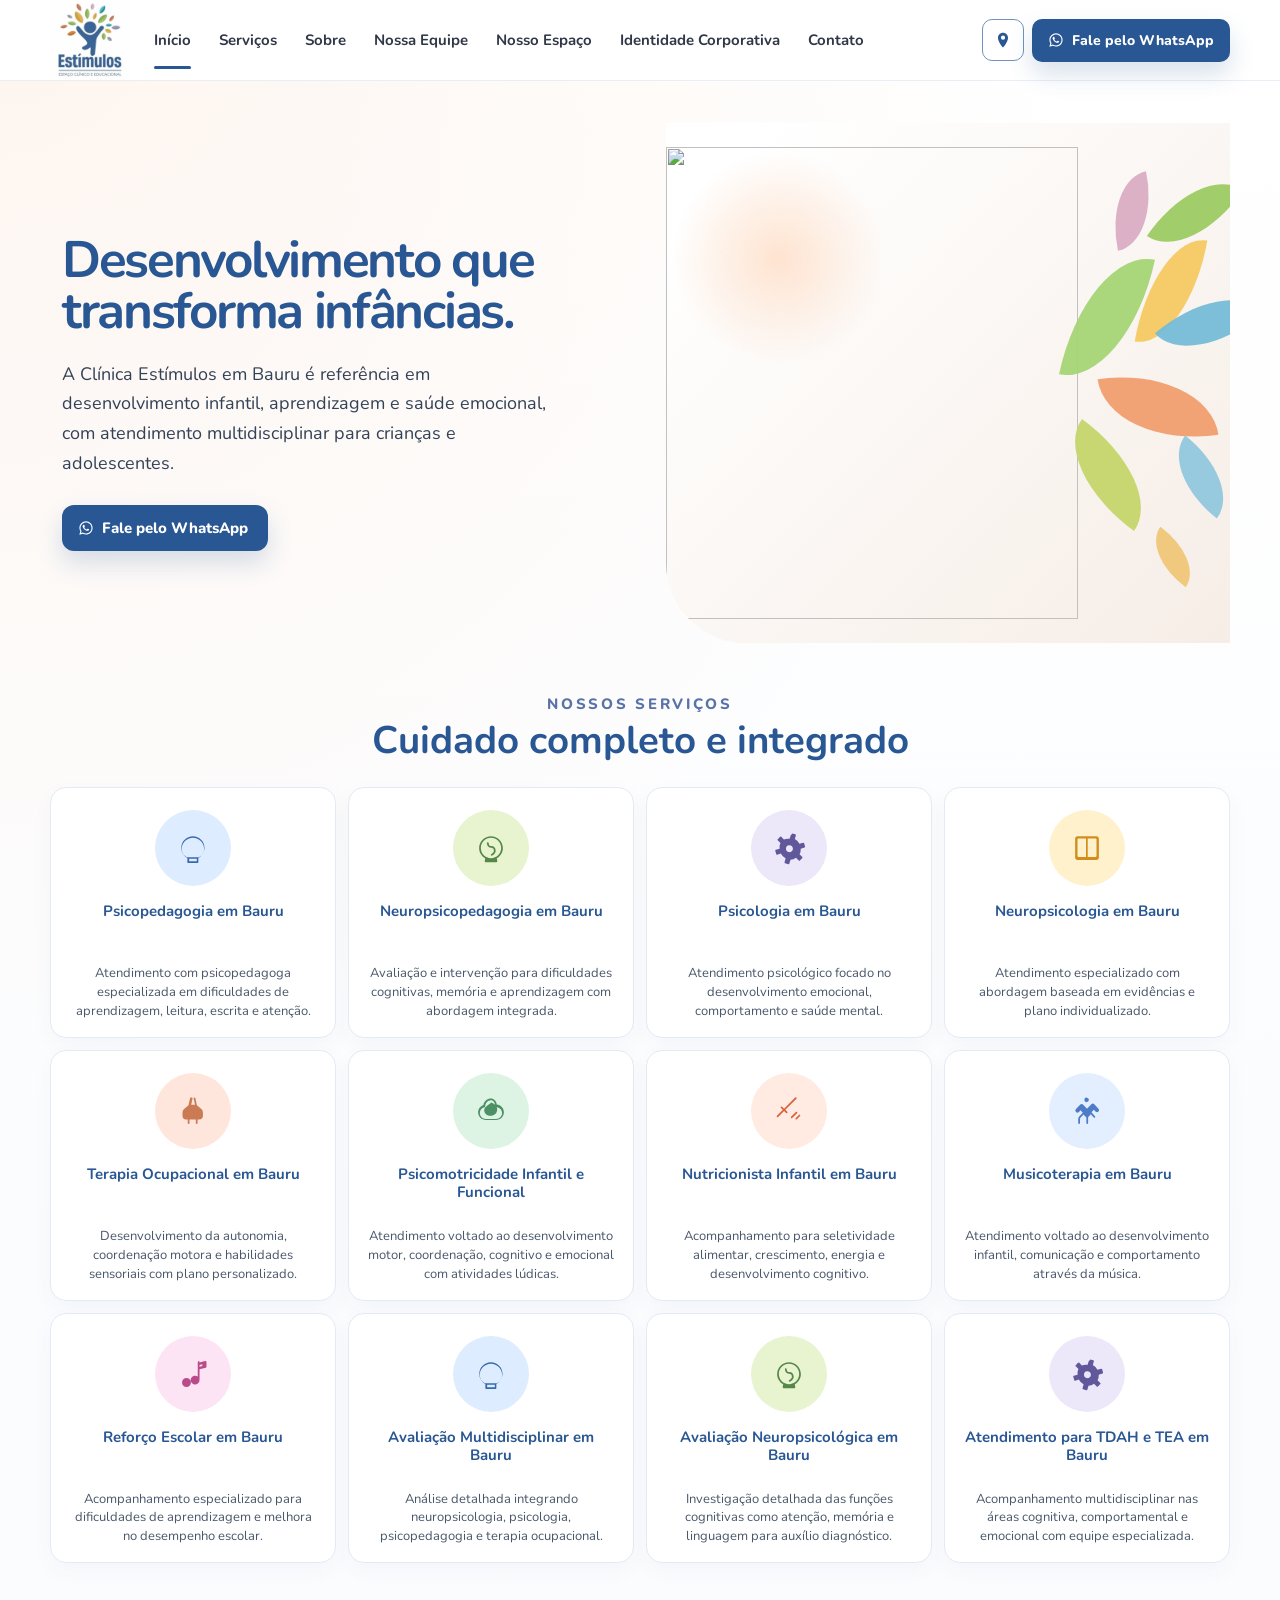
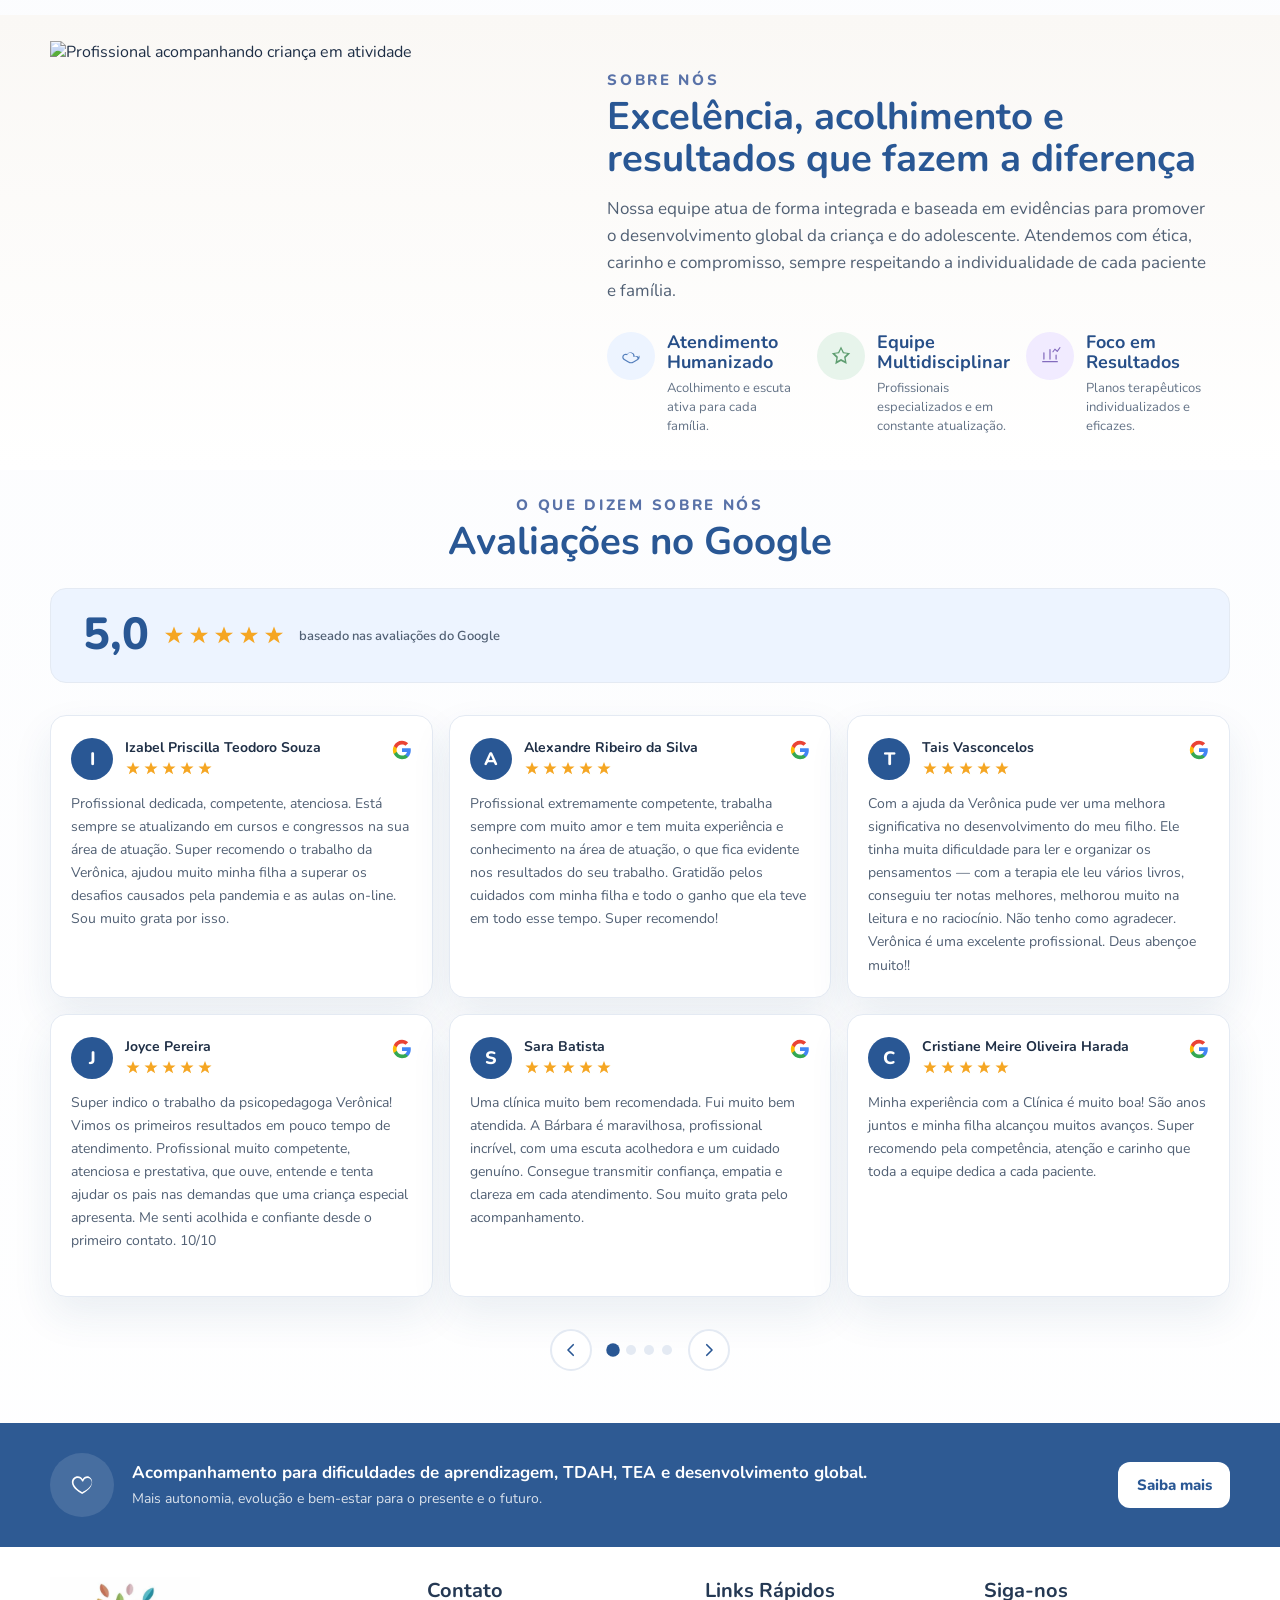
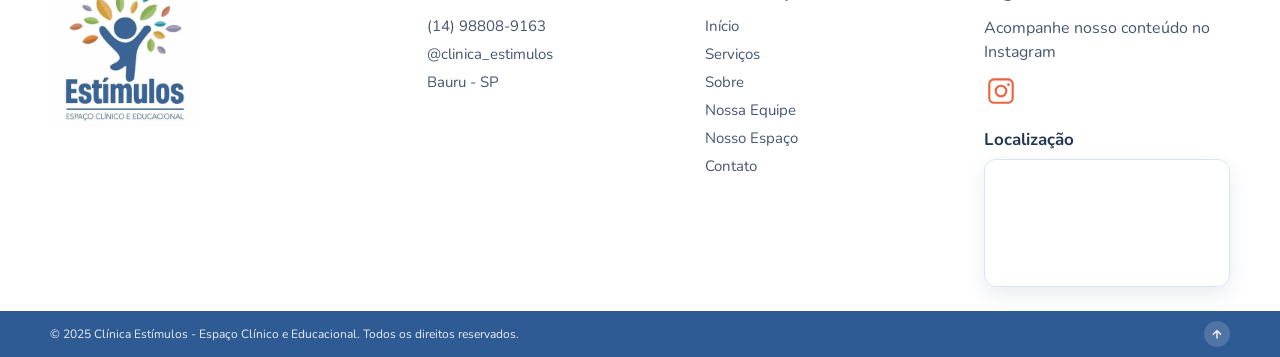
==== commit 58648a78: "feat: enhance reviews carousel with dynamic card height adjustment and animations" ====
--- a/index.html
+++ b/index.html
@@ -146,9 +146,6 @@
             </div>
             <span class="reviews-total">baseado nas avaliações do Google</span>
           </div>
-          <a class="reviews-cta" href="https://g.page/r/CXiXIs7mT4iNEAE/review" target="_blank" rel="noreferrer">
-            Deixar uma avaliação
-          </a>
         </div>
 
         <div class="reviews-carousel">
--- a/css/style.css
+++ b/css/style.css
@@ -1205,6 +1205,7 @@
   display: flex;
   flex-direction: column;
   gap: 12px;
+  height: var(--review-card-height, auto);
 }
 
 .review-header {
@@ -1272,11 +1273,26 @@
 }
 
 /* Reviews Carousel */
+.reviews-carousel.is-measuring {
+  visibility: hidden;
+}
 .reviews-slide {
   display: none;
 }
 .reviews-slide.active {
   display: grid;
+  animation: reviewsSlideIn 0.45s ease;
+}
+
+@keyframes reviewsSlideIn {
+  from {
+    opacity: 0;
+    transform: translateY(10px);
+  }
+  to {
+    opacity: 1;
+    transform: translateY(0);
+  }
 }
 .reviews-nav {
   display: flex;
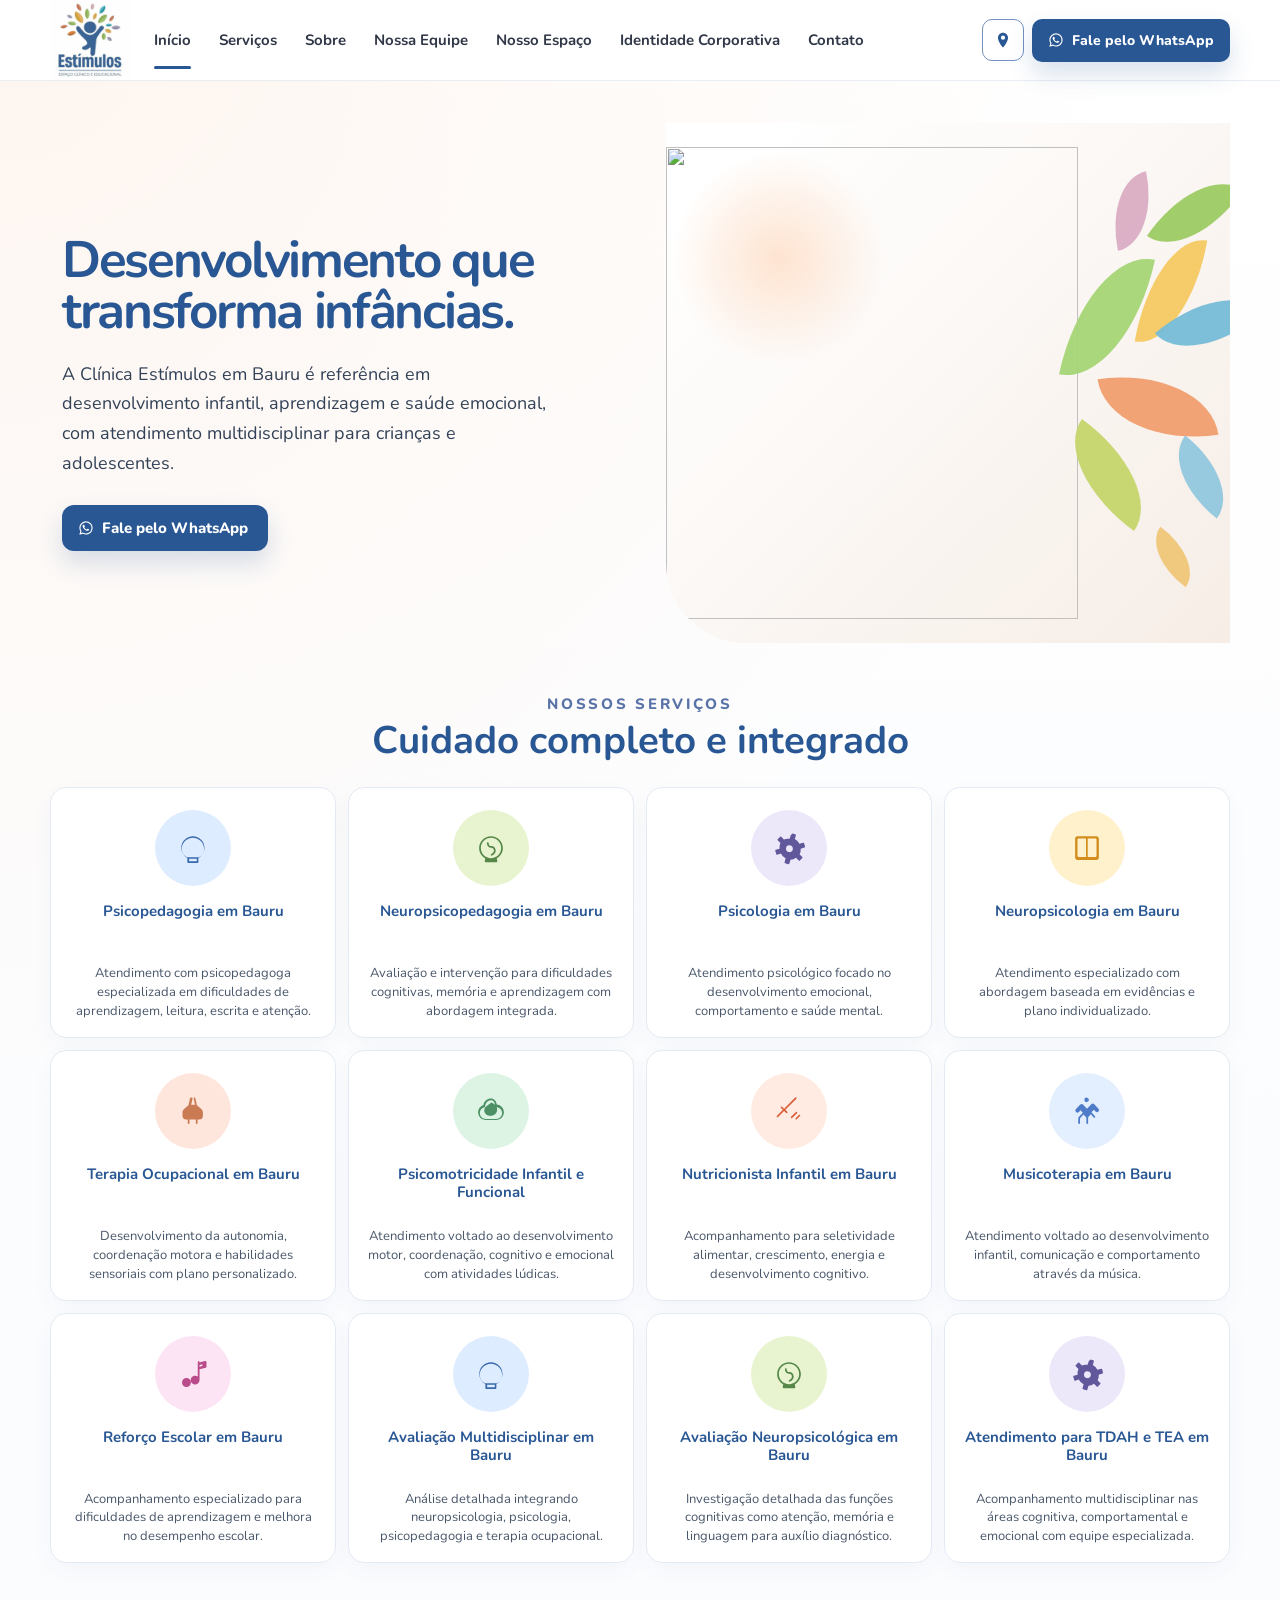
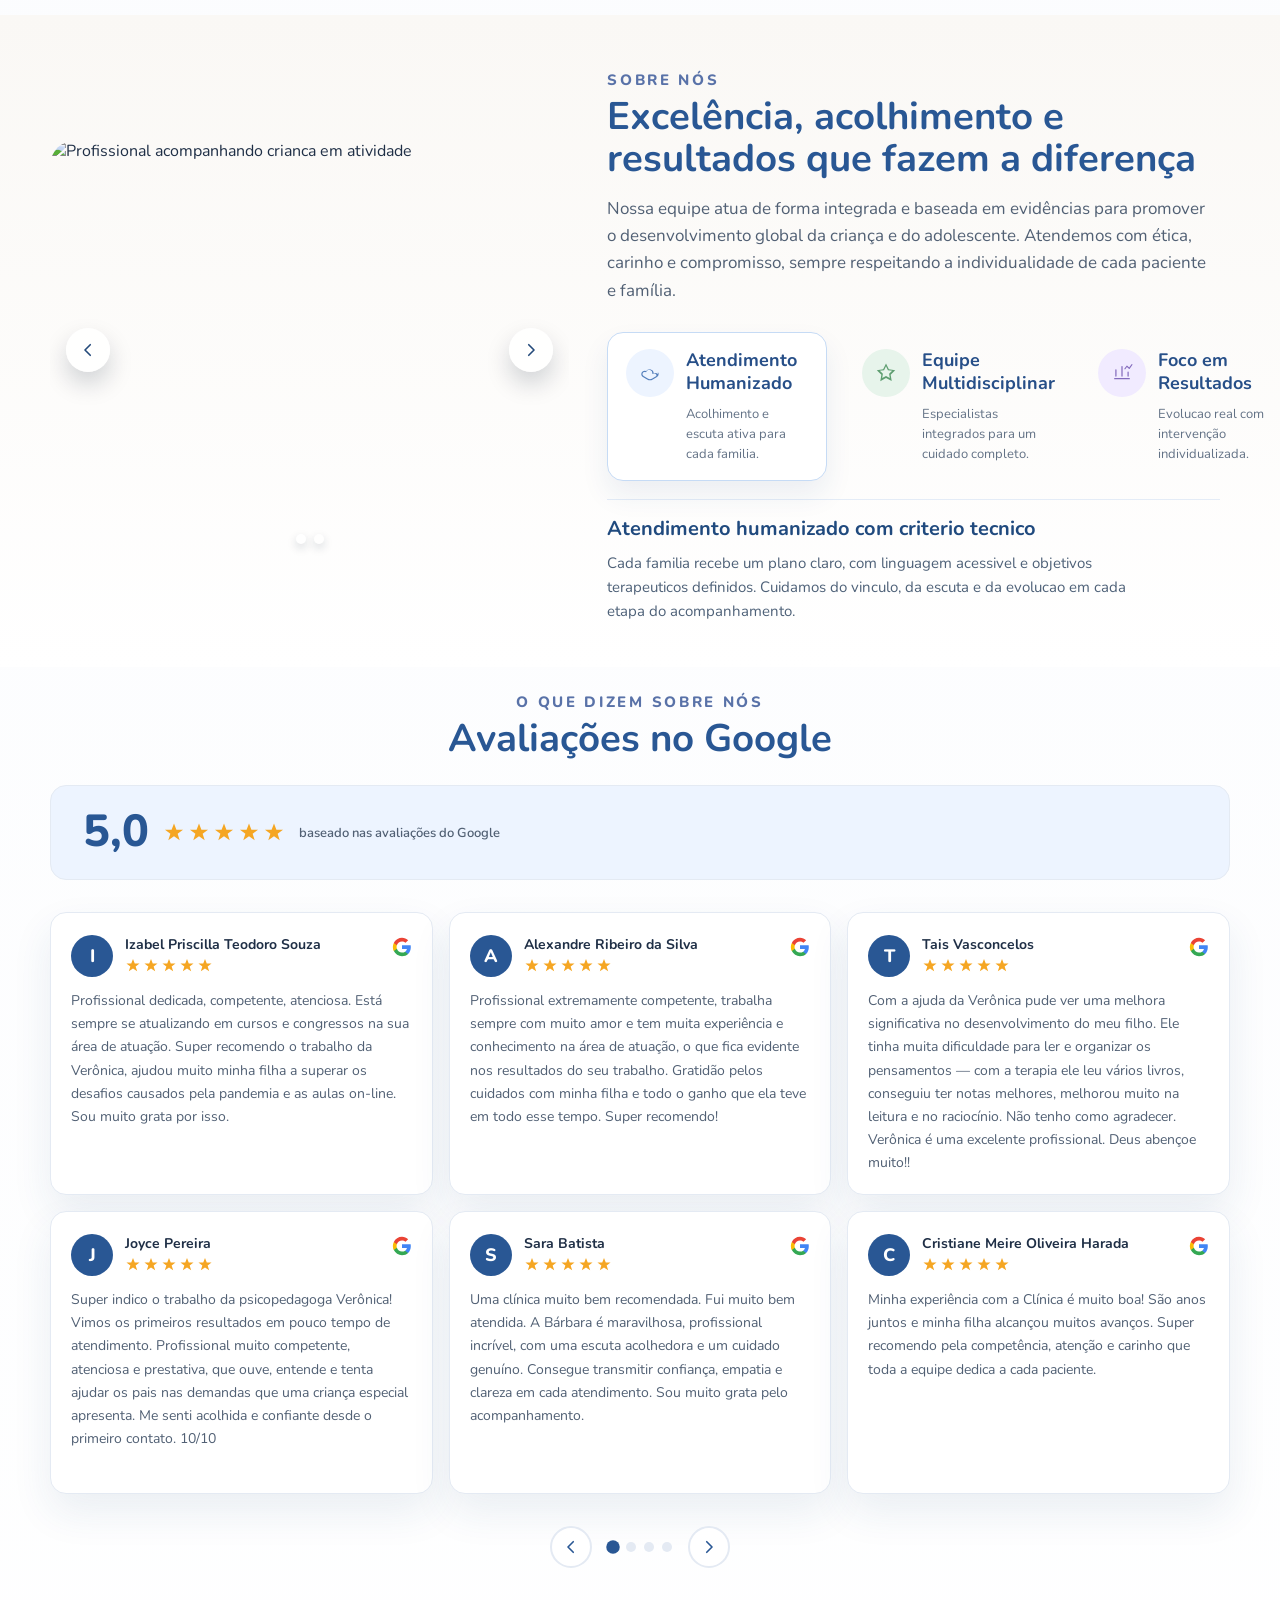
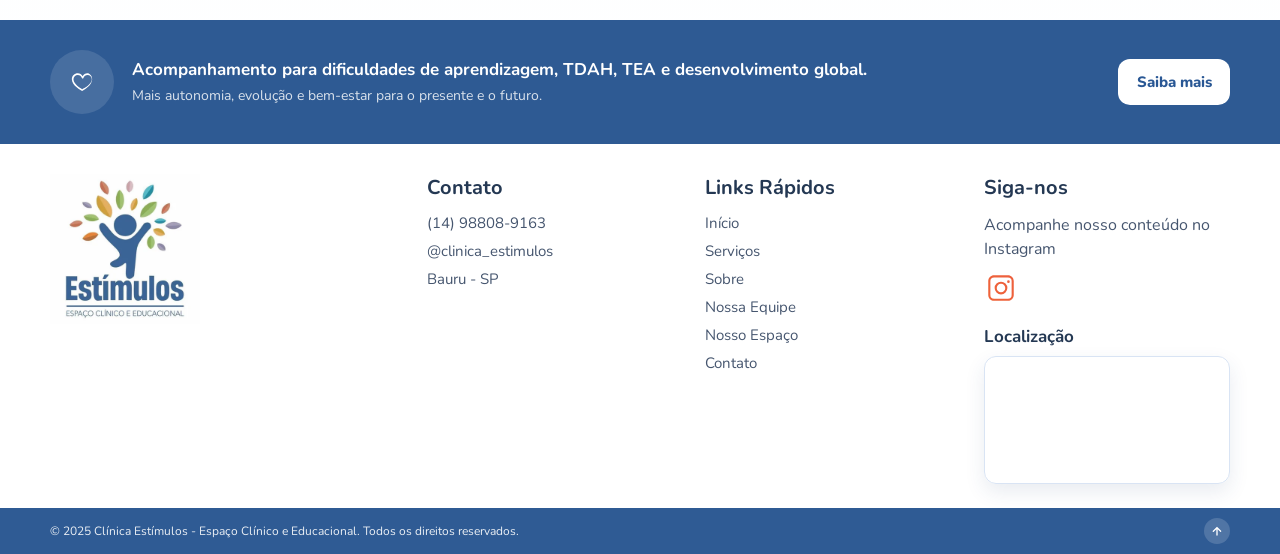
==== commit 436fc754: "Add resultados.mp4 to utils/resultados directory" ====
--- a/index.html
+++ b/index.html
@@ -6,7 +6,7 @@
   <meta name="viewport" content="width=device-width, initial-scale=1.0" />
   <title>Clínica Estímulos | Desenvolvimento Infantil</title>
   <meta name="description" content="Clínica em Bauru especializada em desenvolvimento infantil, TDAH, TEA e aprendizagem. Atendimento multidisciplinar com foco no bem-estar." />
-  <link rel="icon" type="image/png" href="images/logo.png" />
+  <link rel="icon" type="image/png" href="utils/images/logo.png" />
   <link rel="preconnect" href="https://fonts.googleapis.com" />
   <link rel="preconnect" href="https://fonts.gstatic.com" crossorigin />
   <link href="https://fonts.googleapis.com/css2?family=Nunito:wght@400;500;600;700;800&display=swap" rel="stylesheet" />
@@ -16,7 +16,7 @@
   <header class="site-header">
     <div class="container nav">
       <a href="#home" class="brand" aria-label="Clínica Estímulos">
-        <img src="images/logo.png" alt="Clínica Estímulos" class="logo" />
+        <img src="utils/images/logo.png" alt="Clínica Estímulos" class="logo" />
       </a>
       <button class="nav-toggle" type="button" aria-expanded="false" aria-controls="primary-menu" aria-label="Abrir menu principal">
         <span></span>
@@ -107,8 +107,51 @@
 
     <section id="sobre" class="about">
       <div class="container about-grid">
-        <div class="about-image-wrap">
-          <img src="https://images.unsplash.com/photo-1519340241574-2cec6aef0c01?auto=format&fit=crop&w=900&q=80" alt="Profissional acompanhando criança em atividade" class="about-image" />
+        <div class="about-image-wrap about-carousel" aria-label="Conteudos da equipe da Clínica Estímulos">
+          <figure class="about-carousel-slide active" data-about-topic="0">
+            <img src="https://images.unsplash.com/photo-1519340241574-2cec6aef0c01?auto=format&fit=crop&w=900&q=80" alt="Profissional acompanhando crianca em atividade" class="about-image" loading="lazy" decoding="async" />
+          </figure>
+          <figure class="about-carousel-slide" data-about-topic="0">
+            <button type="button" class="about-video-thumb" data-open-video-modal data-video-src="utils/atendimentos/atendimento-humanizado.mp4" data-video-title="Vídeo de atendimento humanizado" aria-label="Abrir vídeo de atendimento humanizado em tela ampliada">
+              <video class="about-video about-video-poster" muted playsinline preload="metadata">
+                <source src="utils/atendimentos/atendimento-humanizado.mp4" type="video/mp4" />
+              </video>
+              <span class="about-video-thumb-overlay" aria-hidden="true">
+                <span class="about-video-play-icon"></span>
+                <span class="about-video-thumb-label">Assistir vídeo</span>
+              </span>
+            </button>
+          </figure>
+          <figure class="about-carousel-slide" data-about-topic="1">
+            <img src="utils/images/equipe/equipe-01.jfif" alt="Equipe da Clinica Estímulos reunida em atendimento multidisciplinar" class="about-image" loading="lazy" decoding="async" />
+          </figure>
+          <figure class="about-carousel-slide" data-about-topic="1">
+            <img src="utils/images/equipe/equipe-02.jpg" alt="Equipe multidisciplinar da Clínica Estímulos em atuação integrada" class="about-image" loading="lazy" decoding="async" />
+          </figure>
+          <figure class="about-carousel-slide" data-about-topic="1">
+            <img src="utils/images/equipe/equipe-03.jfif" alt="Equipe multidisciplinar da Clínica Estímulos em atuação integrada" class="about-image" loading="lazy" decoding="async" />
+          </figure>
+          <figure class="about-carousel-slide" data-about-topic="2">
+            <img src="utils/resultados/certificado.jfif" alt="Registro de resultado em acompanhamento psicopedagogico" class="about-image" loading="lazy" decoding="async" />
+          </figure>
+          <figure class="about-carousel-slide" data-about-topic="2">
+            <button type="button" class="about-video-thumb" data-open-video-modal data-video-src="utils/resultados/resultados.mp4" data-video-title="Vídeo de resultados" aria-label="Abrir vídeo de resultados em tela ampliada">
+              <video class="about-video about-video-poster" muted playsinline preload="metadata">
+                <source src="utils/resultados/resultados.mp4" type="video/mp4" />
+              </video>
+              <span class="about-video-thumb-overlay" aria-hidden="true">
+                <span class="about-video-play-icon"></span>
+                <span class="about-video-thumb-label">Assistir vídeo</span>
+              </span>
+            </button>
+          </figure>
+          <button type="button" class="about-media-nav about-media-prev" aria-label="Mídia anterior da seção Sobre">
+            <svg viewBox="0 0 24 24" aria-hidden="true"><path d="M15 5 8 12l7 7" stroke="currentColor" stroke-width="2.2" stroke-linecap="round" stroke-linejoin="round" fill="none"/></svg>
+          </button>
+          <button type="button" class="about-media-nav about-media-next" aria-label="Próxima mídia da seção Sobre">
+            <svg viewBox="0 0 24 24" aria-hidden="true"><path d="M9 5l7 7-7 7" stroke="currentColor" stroke-width="2.2" stroke-linecap="round" stroke-linejoin="round" fill="none"/></svg>
+          </button>
+          <div class="about-media-dots" aria-label="Navegação de mídia do tópico ativo"></div>
         </div>
         <div class="about-copy">
           <span>Sobre Nós</span>
@@ -118,11 +161,130 @@
             desenvolvimento global da criança e do adolescente. Atendemos com ética, carinho e
             compromisso, sempre respeitando a individualidade de cada paciente e família.
           </p>
-          <div class="feature-grid">
-            <article class="feature-card"><div class="feature-icon blue-soft"><svg viewBox="0 0 64 64" role="img"><path d="M51.4 34.2c-1.6-1.6-3.7-2.4-5.8-2.4-1.5 0-2.9.4-4.2 1.1a10.6 10.6 0 0 0-18.8-5.8 8.4 8.4 0 0 0-12.1 7.5c0 3 1.6 5.8 4.1 7.3l10.3 6.1a13.7 13.7 0 0 0 14 0l10.3-6.1a8.4 8.4 0 0 0 4.1-7.3c0-1.8-.7-3.4-1.9-4.4Zm-3.6 5.3-10.3 6.1a10.8 10.8 0 0 1-11 0l-10.3-6.1a5.4 5.4 0 0 1 4.1-9.9l2.1.8.9-2.1a7.7 7.7 0 0 1 14.5 4.1l-.4 1.9 1.9-.2a5.4 5.4 0 0 1 8.5 5.4Z" /></svg></div><div><h3>Atendimento Humanizado</h3><p>Acolhimento e escuta ativa para cada família.</p></div></article>
-            <article class="feature-card"><div class="feature-icon green-soft"><svg viewBox="0 0 64 64" role="img"><path d="M32 8.8 39 23l15.7 2.3-11.3 11 2.7 15.6L32 44.6 17.9 52l2.7-15.6-11.3-11L25 23l7-14.2Zm0 6.8-4.7 9.5-10.5 1.5 7.6 7.4-1.8 10.4 9.4-4.9 9.4 4.9-1.8-10.4 7.6-7.4-10.5-1.5-4.7-9.5Z" /></svg></div><div><h3>Equipe Multidisciplinar</h3><p>Profissionais especializados e em constante atualização.</p></div></article>
-            <article class="feature-card"><div class="feature-icon lilac-soft"><svg viewBox="0 0 64 64" role="img"><path d="M50 47.5H14a1.5 1.5 0 0 1 0-3h36a1.5 1.5 0 0 1 0 3ZM17 41a1.5 1.5 0 0 1-1.5-1.5V24a1.5 1.5 0 0 1 3 0v15.5A1.5 1.5 0 0 1 17 41Zm15 0a1.5 1.5 0 0 1-1.5-1.5V16a1.5 1.5 0 0 1 3 0v23.5A1.5 1.5 0 0 1 32 41Zm15 0a1.5 1.5 0 0 1-1.5-1.5V30a1.5 1.5 0 0 1 3 0v9.5A1.5 1.5 0 0 1 47 41Zm-7.7-17.8a1.5 1.5 0 0 1-1.2-2.4l4.8-6.3a1.5 1.5 0 0 1 2.2-.2l4.5 4.2 5.4-7.6a1.5 1.5 0 1 1 2.4 1.7L51 21.3a1.5 1.5 0 0 1-2.2.2l-4.6-4.2-3.7 4.9a1.5 1.5 0 0 1-1.2.6Z" /></svg></div><div><h3>Foco em Resultados</h3><p>Planos terapêuticos individualizados e eficazes.</p></div></article>
+
+          <div class="feature-grid" role="tablist" aria-label="Topicos sobre a clinica">
+            <article class="feature-card active" data-about-topic-tab="0" role="button" tabindex="0" aria-pressed="true">
+              <div class="feature-icon blue-soft"><svg viewBox="0 0 64 64" role="img"><path d="M51.4 34.2c-1.6-1.6-3.7-2.4-5.8-2.4-1.5 0-2.9.4-4.2 1.1a10.6 10.6 0 0 0-18.8-5.8 8.4 8.4 0 0 0-12.1 7.5c0 3 1.6 5.8 4.1 7.3l10.3 6.1a13.7 13.7 0 0 0 14 0l10.3-6.1a8.4 8.4 0 0 0 4.1-7.3c0-1.8-.7-3.4-1.9-4.4Zm-3.6 5.3-10.3 6.1a10.8 10.8 0 0 1-11 0l-10.3-6.1a5.4 5.4 0 0 1 4.1-9.9l2.1.8.9-2.1a7.7 7.7 0 0 1 14.5 4.1l-.4 1.9 1.9-.2a5.4 5.4 0 0 1 8.5 5.4Z" /></svg></div>
+              <div>
+                <h3>Atendimento Humanizado</h3>
+                <p>Acolhimento e escuta ativa para cada familia.</p>
+              </div>
+            </article>
+            <article class="feature-card" data-about-topic-tab="1" role="button" tabindex="0" aria-pressed="false">
+              <div class="feature-icon green-soft"><svg viewBox="0 0 64 64" role="img"><path d="M32 8.8 39 23l15.7 2.3-11.3 11 2.7 15.6L32 44.6 17.9 52l2.7-15.6-11.3-11L25 23l7-14.2Zm0 6.8-4.7 9.5-10.5 1.5 7.6 7.4-1.8 10.4 9.4-4.9 9.4 4.9-1.8-10.4 7.6-7.4-10.5-1.5-4.7-9.5Z" /></svg></div>
+              <div>
+                <h3>Equipe <span class="no-break">Multidisciplinar</span></h3>
+                <p>Especialistas integrados para um cuidado completo.</p>
+              </div>
+            </article>
+            <article class="feature-card" data-about-topic-tab="2" role="button" tabindex="0" aria-pressed="false">
+              <div class="feature-icon lilac-soft"><svg viewBox="0 0 64 64" role="img"><path d="M50 47.5H14a1.5 1.5 0 0 1 0-3h36a1.5 1.5 0 0 1 0 3ZM17 41a1.5 1.5 0 0 1-1.5-1.5V24a1.5 1.5 0 0 1 3 0v15.5A1.5 1.5 0 0 1 17 41Zm15 0a1.5 1.5 0 0 1-1.5-1.5V16a1.5 1.5 0 0 1 3 0v23.5A1.5 1.5 0 0 1 32 41Zm15 0a1.5 1.5 0 0 1-1.5-1.5V30a1.5 1.5 0 0 1 3 0v9.5A1.5 1.5 0 0 1 47 41Zm-7.7-17.8a1.5 1.5 0 0 1-1.2-2.4l4.8-6.3a1.5 1.5 0 0 1 2.2-.2l4.5 4.2 5.4-7.6a1.5 1.5 0 1 1 2.4 1.7L51 21.3a1.5 1.5 0 0 1-2.2.2l-4.6-4.2-3.7 4.9a1.5 1.5 0 0 1-1.2.6Z" /></svg></div>
+              <div>
+                <h3>Foco em Resultados</h3>
+                <p>Evolucao real com intervenção individualizada.</p>
+              </div>
+            </article>
           </div>
+
+          <div class="about-topic-panels" id="about-topic-panels" aria-live="polite">
+            <article class="about-topic-panel active" data-about-topic-panel="0">
+              <h3>Atendimento humanizado com criterio tecnico</h3>
+              <p>
+                Cada familia recebe um plano claro, com linguagem acessivel e objetivos terapeuticos definidos.
+                Cuidamos do vinculo, da escuta e da evolucao em cada etapa do acompanhamento.
+              </p>
+            </article>
+
+            <article class="about-topic-panel" data-about-topic-panel="1">
+              <h3>Equipe multidisciplinar, conduta integrada</h3>
+              <p>
+                Psicopedagogia, psicologia, neuropsicologia e terapias complementares trabalham em conjunto,
+                com troca tecnica entre profissionais e foco no desenvolvimento global da crianca.
+              </p>
+            </article>
+
+            <article class="about-topic-panel" data-about-topic-panel="2">
+              <h3>Estudo de caso: evolucao na leitura em Bauru</h3>
+              <p>
+                Neste caso, vimos melhora consistente na leitura com acompanhamento psicopedagogico
+                estruturado, participacao da familia e metas claras. O processo foi individualizado,
+                respeitando o tempo da crianca e fortalecendo sua seguranca para aprender.
+              </p>
+              <button type="button" class="about-case-trigger" data-open-case-modal>Ler estudo de caso completo</button>
+            </article>
+          </div>
+        </div>
+      </div>
+
+      <div class="about-case-modal" id="about-case-modal" hidden>
+        <div class="about-case-backdrop" data-close-case-modal="true"></div>
+        <div class="about-case-dialog" role="dialog" aria-modal="true" aria-labelledby="about-case-title">
+          <button type="button" class="about-case-close" aria-label="Fechar estudo de caso" data-close-case-modal="true">Fechar</button>
+
+          <h3 id="about-case-title">Estudo de Caso: Evolucao na Leitura com Intervencao Psicopedagogica em Bauru</h3>
+
+          <p>
+            Nem toda dificuldade de leitura significa falta de esforco. Muitas vezes, a crianca quer aprender,
+            mas precisa de estrategia, direcionamento e intervenção adequada.
+          </p>
+
+          <p>
+            Neste caso, observamos evolucao significativa na leitura apos acompanhamento psicopedagogico
+            estruturado.
+          </p>
+
+          <h4>O que fez diferenca</h4>
+          <ul class="about-case-list">
+            <li>Familia parceira e participativa</li>
+            <li>Crianca empenhada e acolhida em suas dificuldades</li>
+            <li>Terapias em dia, com objetivos claros</li>
+            <li>Intervencao baseada em evidencias cientificas</li>
+          </ul>
+
+          <p>
+            Resultado observado: evolucao consistente na fluencia e maior seguranca na leitura.
+          </p>
+
+          <h4>O que investigamos na avaliacao</h4>
+          <ul class="about-case-list">
+            <li>Processamento cognitivo</li>
+            <li>Consciencia fonologica</li>
+            <li>Memoria e atencao</li>
+            <li>Estrategias de aprendizagem</li>
+            <li>Aspectos emocionais envolvidos</li>
+          </ul>
+
+          <p>
+            Quando a intervencao e individualizada e fundamentada, a evolucao acontece de forma solida,
+            respeitando o tempo da crianca.
+          </p>
+
+          <h4>Sinais de atencao</h4>
+          <ul class="about-case-list">
+            <li>Dificuldade na leitura</li>
+            <li>Trocas de letras</li>
+            <li>Lentidao para ler</li>
+            <li>Resistencia as tarefas escolares</li>
+            <li>Suspeita de dislexia ou transtorno de aprendizagem</li>
+          </ul>
+
+          <p>
+            Sou Veronica Bulgarelli, Psicopedagoga e Neuropsicopedagoga na Clinica Estimulos Bauru,
+            com atuacao em avaliacao e intervencao nas dificuldades de aprendizagem.
+          </p>
+
+          <a href="https://wa.me/5514988089163" class="btn-primary about-case-cta" target="_blank" rel="noreferrer">Agendar pelo WhatsApp</a>
+        </div>
+      </div>
+
+      <div class="about-video-modal" id="about-video-modal" hidden>
+        <div class="about-case-backdrop" data-close-video-modal="true"></div>
+        <div class="about-video-dialog" role="dialog" aria-modal="true" aria-labelledby="about-video-title">
+          <button type="button" class="about-case-close" aria-label="Fechar vídeo" data-close-video-modal="true">Fechar</button>
+          <h3 id="about-video-title">Vídeo de resultados</h3>
+          <video class="about-video-full" controls playsinline preload="metadata">
+            <source src="" type="video/mp4" />
+          </video>
         </div>
       </div>
     </section>
@@ -546,7 +708,7 @@
 
   <footer id="contato" class="site-footer">
     <div class="container footer-grid">
-      <div class="footer-brand"><img src="images/logo.png" alt="Clínica Estímulos" class="logo footer-logo" /></div>
+      <div class="footer-brand"><img src="utils/images/logo.png" alt="Clínica Estímulos" class="logo footer-logo" /></div>
       <div><h3>Contato</h3><ul class="footer-list"><li>(14) 98808-9163</li><li>@clinica_estimulos</li><li>Bauru - SP</li></ul></div>
       <div><h3>Links Rápidos</h3><ul class="footer-list footer-links"><li><a href="#home">Início</a></li><li><a href="#servicos">Serviços</a></li><li><a href="#sobre">Sobre</a></li><li><a href="equipe.html">Nossa Equipe</a></li><li><a href="nosso-espaco.html">Nosso Espaço</a></li><li><a href="#contato">Contato</a></li></ul></div>
       <div>
--- a/css/style.css
+++ b/css/style.css
@@ -402,14 +402,159 @@
 }
 
 .about-image-wrap {
+  position: relative;
   min-height: 420px;
-}
-
-.about-image {
+  overflow: hidden;
+  border-radius: 26px;
+}
+
+.about-image,
+.about-video {
   width: 100%;
   height: 100%;
   min-height: 420px;
   object-fit: cover;
+}
+
+.about-carousel {
+  isolation: isolate;
+}
+
+.about-carousel-slide {
+  position: absolute;
+  inset: 0;
+  margin: 0;
+  opacity: 0;
+  visibility: hidden;
+  transition: opacity 0.35s ease;
+}
+
+.about-carousel-slide.active {
+  opacity: 1;
+  visibility: visible;
+}
+
+.about-media-dots {
+  position: absolute;
+  left: 50%;
+  bottom: 16px;
+  transform: translateX(-50%);
+  z-index: 3;
+  display: flex;
+  align-items: center;
+  gap: 8px;
+}
+
+.about-media-dot {
+  width: 10px;
+  height: 10px;
+  border: 0;
+  border-radius: 999px;
+  background: rgba(255, 255, 255, 0.5);
+  box-shadow: 0 4px 10px rgba(18, 37, 63, 0.18);
+  cursor: pointer;
+}
+
+.about-media-dot.active {
+  background: #fff;
+}
+
+.about-media-nav {
+  position: absolute;
+  top: 50%;
+  z-index: 3;
+  width: 44px;
+  height: 44px;
+  border: 0;
+  border-radius: 999px;
+  display: grid;
+  place-items: center;
+  color: #244a7a;
+  background: rgba(255, 255, 255, 0.9);
+  box-shadow: 0 12px 24px rgba(8, 22, 44, 0.18);
+  transform: translateY(-50%);
+  cursor: pointer;
+  transition: background 0.2s ease, transform 0.2s ease, opacity 0.2s ease;
+}
+
+.about-media-nav:hover {
+  background: #fff;
+}
+
+.about-media-nav:active {
+  transform: translateY(-50%) scale(0.97);
+}
+
+.about-media-nav[hidden] {
+  opacity: 0;
+  pointer-events: none;
+}
+
+.about-media-nav svg {
+  width: 18px;
+  height: 18px;
+}
+
+.about-media-prev {
+  left: 16px;
+}
+
+.about-media-next {
+  right: 16px;
+}
+
+.about-video-thumb {
+  position: relative;
+  width: 100%;
+  height: 100%;
+  min-height: 420px;
+  border: 0;
+  padding: 0;
+  background: #09172b;
+  cursor: pointer;
+}
+
+.about-video-poster {
+  opacity: 0.9;
+}
+
+.about-video-thumb-overlay {
+  position: absolute;
+  inset: 0;
+  display: grid;
+  place-content: center;
+  gap: 14px;
+  justify-items: center;
+  background: linear-gradient(180deg, rgba(8, 19, 37, 0.08) 0%, rgba(8, 19, 37, 0.5) 100%);
+  color: #fff;
+}
+
+.about-video-play-icon {
+  width: 72px;
+  height: 72px;
+  border-radius: 999px;
+  background: rgba(255, 255, 255, 0.92);
+  box-shadow: 0 14px 28px rgba(8, 22, 44, 0.24);
+  position: relative;
+}
+
+.about-video-play-icon::before {
+  content: '';
+  position: absolute;
+  top: 50%;
+  left: 50%;
+  transform: translate(-38%, -50%);
+  border-top: 12px solid transparent;
+  border-bottom: 12px solid transparent;
+  border-left: 18px solid #244a7a;
+}
+
+.about-video-thumb-label {
+  padding: 8px 14px;
+  border-radius: 999px;
+  background: rgba(255, 255, 255, 0.18);
+  backdrop-filter: blur(6px);
+  font-weight: 700;
 }
 
 .about-copy {
@@ -426,15 +571,42 @@
 
 .feature-grid {
   display: grid;
-  grid-template-columns: repeat(3, minmax(0, 1fr));
+  grid-template-columns: repeat(3, minmax(220px, 1fr));
   gap: 16px;
   margin-top: 28px;
 }
 
 .feature-card {
-  display: flex;
-  align-items: flex-start;
+  display: grid;
+  grid-template-columns: 48px minmax(0, 1fr);
+  align-items: start;
   gap: 12px;
+  border: 1px solid transparent;
+  border-radius: 16px;
+  padding: 16px 18px;
+  min-height: 128px;
+  cursor: pointer;
+  transition: border-color 0.2s ease, box-shadow 0.2s ease, background 0.2s ease;
+}
+
+.feature-card > div:last-child {
+  min-width: 0;
+}
+
+.feature-card:hover {
+  border-color: #d8e6f8;
+  background: rgba(255, 255, 255, 0.7);
+}
+
+.feature-card:focus-visible {
+  outline: 2px solid #5f8fcb;
+  outline-offset: 2px;
+}
+
+.feature-card.active {
+  border-color: #c6dbf5;
+  background: #fff;
+  box-shadow: 0 14px 28px rgba(24, 70, 124, 0.08);
 }
 
 .feature-icon,
@@ -461,16 +633,205 @@
 
 .feature-card h3 {
   font-size: 18px;
-  line-height: 1.15;
+  line-height: 1.3;
   color: #274f88;
-  margin-bottom: 6px;
+  margin-bottom: 8px;
+  overflow-wrap: anywhere;
 }
 
 .feature-card p {
   font-size: 13px;
-  line-height: 1.45;
+  line-height: 1.55;
   color: #637286;
   margin: 0;
+  overflow-wrap: anywhere;
+}
+
+.no-break {
+  white-space: nowrap;
+}
+
+.reviews {
+  background: transparent;
+  border-top: 0;
+  border-bottom: 0;
+}
+
+.about-topic-panels {
+  margin-top: 18px;
+  border-top: 1px solid #e4ecf7;
+  padding-top: 16px;
+}
+
+.about-topic-panel {
+  display: none;
+  animation: aboutPanelFade 0.2s ease;
+}
+
+.about-topic-panel.active {
+  display: block;
+}
+
+.about-topic-panel h3 {
+  font-size: 20px;
+  color: #204a7e;
+  line-height: 1.25;
+  margin-bottom: 10px;
+}
+
+.about-topic-panel p {
+  margin-top: 0;
+  margin-bottom: 10px;
+  max-width: 62ch;
+  font-size: 15px;
+  line-height: 1.6;
+  color: #4e6178;
+}
+
+.about-topic-list,
+.about-case-list {
+  margin: 0;
+  padding-left: 18px;
+}
+
+.about-topic-list li,
+.about-case-list li {
+  color: #4e6178;
+  line-height: 1.5;
+  margin-bottom: 6px;
+}
+
+.about-case-trigger {
+  margin-top: 12px;
+  border: 0;
+  border-radius: 999px;
+  background: #204a7e;
+  color: #fff;
+  padding: 10px 16px;
+  font-weight: 700;
+  cursor: pointer;
+}
+
+.about-case-trigger:hover {
+  background: #163f70;
+}
+
+.about-case-modal {
+  position: fixed;
+  inset: 0;
+  z-index: 200;
+  display: grid;
+  place-items: center;
+  padding: 18px;
+}
+
+.about-case-modal[hidden] {
+  display: none !important;
+}
+
+.about-video-modal {
+  position: fixed;
+  inset: 0;
+  z-index: 220;
+  display: grid;
+  place-items: center;
+  padding: 18px;
+}
+
+.about-video-modal[hidden] {
+  display: none !important;
+}
+
+.about-case-backdrop {
+  position: absolute;
+  inset: 0;
+  background: rgba(12, 20, 36, 0.55);
+}
+
+.about-case-dialog {
+  position: relative;
+  width: min(760px, calc(100vw - 28px));
+  max-height: calc(100vh - 36px);
+  overflow-y: auto;
+  border-radius: 20px;
+  background: #fff;
+  padding: 24px 22px;
+  box-shadow: 0 24px 48px rgba(8, 22, 44, 0.28);
+}
+
+.about-case-close {
+  border: 1px solid #d6e2f2;
+  background: #f5f9ff;
+  color: #274f88;
+  border-radius: 10px;
+  padding: 6px 10px;
+  font-weight: 700;
+  cursor: pointer;
+  margin-left: auto;
+  display: block;
+}
+
+.about-case-dialog h3 {
+  color: #22456f;
+  line-height: 1.28;
+  margin: 14px 0 10px;
+}
+
+.about-case-dialog h4 {
+  color: #2d5688;
+  margin: 14px 0 8px;
+}
+
+.about-case-dialog p {
+  color: #4e6178;
+  font-size: 15px;
+  line-height: 1.6;
+  margin: 0 0 10px;
+}
+
+.about-case-cta {
+  margin-top: 10px;
+  width: max-content;
+}
+
+.about-video-dialog {
+  position: relative;
+  width: min(980px, calc(100vw - 28px));
+  max-height: calc(100vh - 36px);
+  overflow-y: auto;
+  border-radius: 20px;
+  background: #fff;
+  padding: 20px 20px 24px;
+  box-shadow: 0 24px 48px rgba(8, 22, 44, 0.28);
+}
+
+.about-video-dialog h3 {
+  color: #22456f;
+  line-height: 1.28;
+  margin: 14px 0 12px;
+}
+
+.about-video-full {
+  width: 100%;
+  height: auto;
+  max-height: calc(100vh - 180px);
+  border-radius: 14px;
+  background: #000;
+}
+
+body.about-case-open {
+  overflow: hidden;
+}
+
+@keyframes aboutPanelFade {
+  from {
+    opacity: 0;
+    transform: translateY(3px);
+  }
+  to {
+    opacity: 1;
+    transform: translateY(0);
+  }
 }
 
 .info-band {
@@ -730,6 +1091,44 @@
     padding: 16px 14px;
   }
 
+  .about-topic-panels {
+    margin-top: 12px;
+    padding-top: 14px;
+  }
+
+  .about-media-dots {
+    bottom: 12px;
+  }
+
+  .about-media-nav {
+    width: 40px;
+    height: 40px;
+  }
+
+  .about-media-prev {
+    left: 12px;
+  }
+
+  .about-media-next {
+    right: 12px;
+  }
+
+  .about-topic-panel {
+    text-align: left;
+  }
+
+  .about-case-dialog {
+    width: min(700px, calc(100vw - 20px));
+    max-height: calc(100vh - 24px);
+    padding: 20px 16px;
+  }
+
+  .about-video-dialog {
+    width: min(720px, calc(100vw - 20px));
+    max-height: calc(100vh - 24px);
+    padding: 18px 14px 20px;
+  }
+
   .feature-icon {
     width: 52px;
     height: 52px;
@@ -1019,6 +1418,8 @@
   text-transform: uppercase;
   letter-spacing: 0.08em;
   margin: 4px 0 0 0 !important;
+  word-break: break-word;
+  overflow-wrap: break-word;
 }
 
 .team-card-body {
